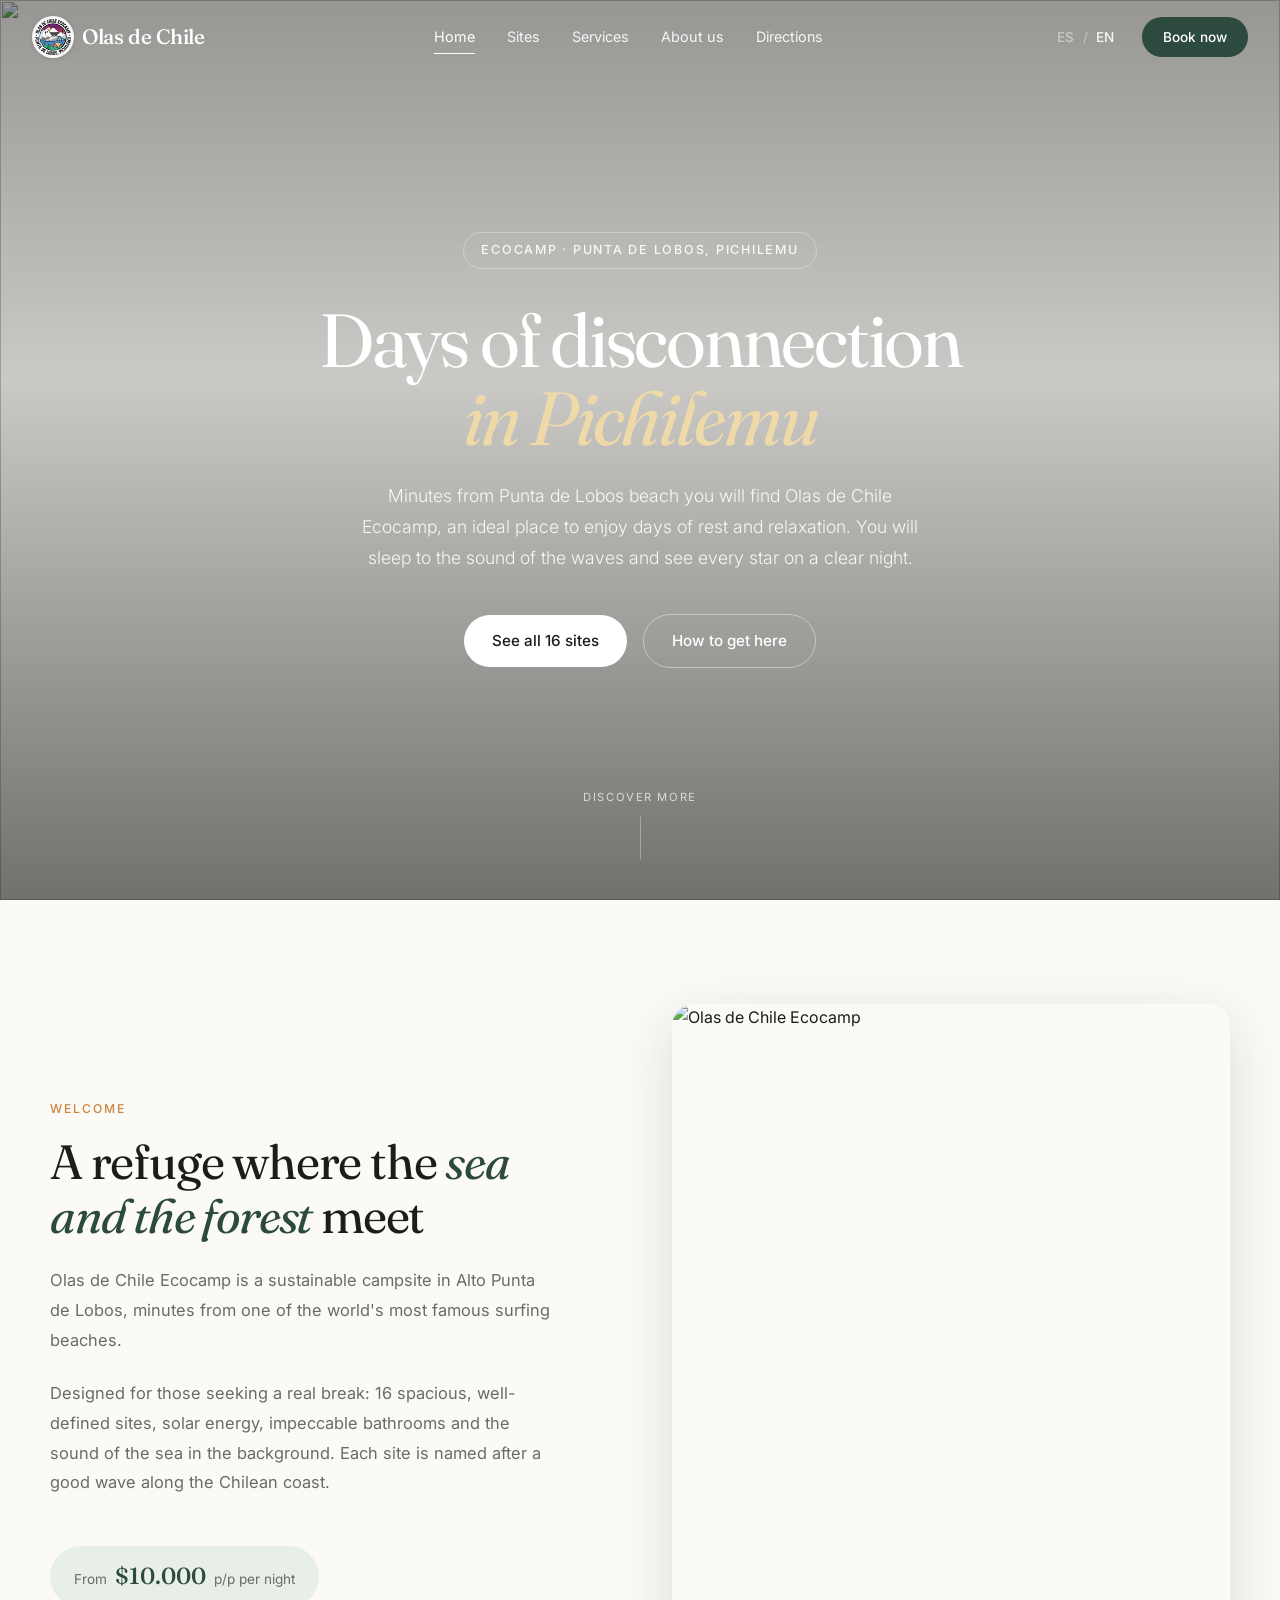
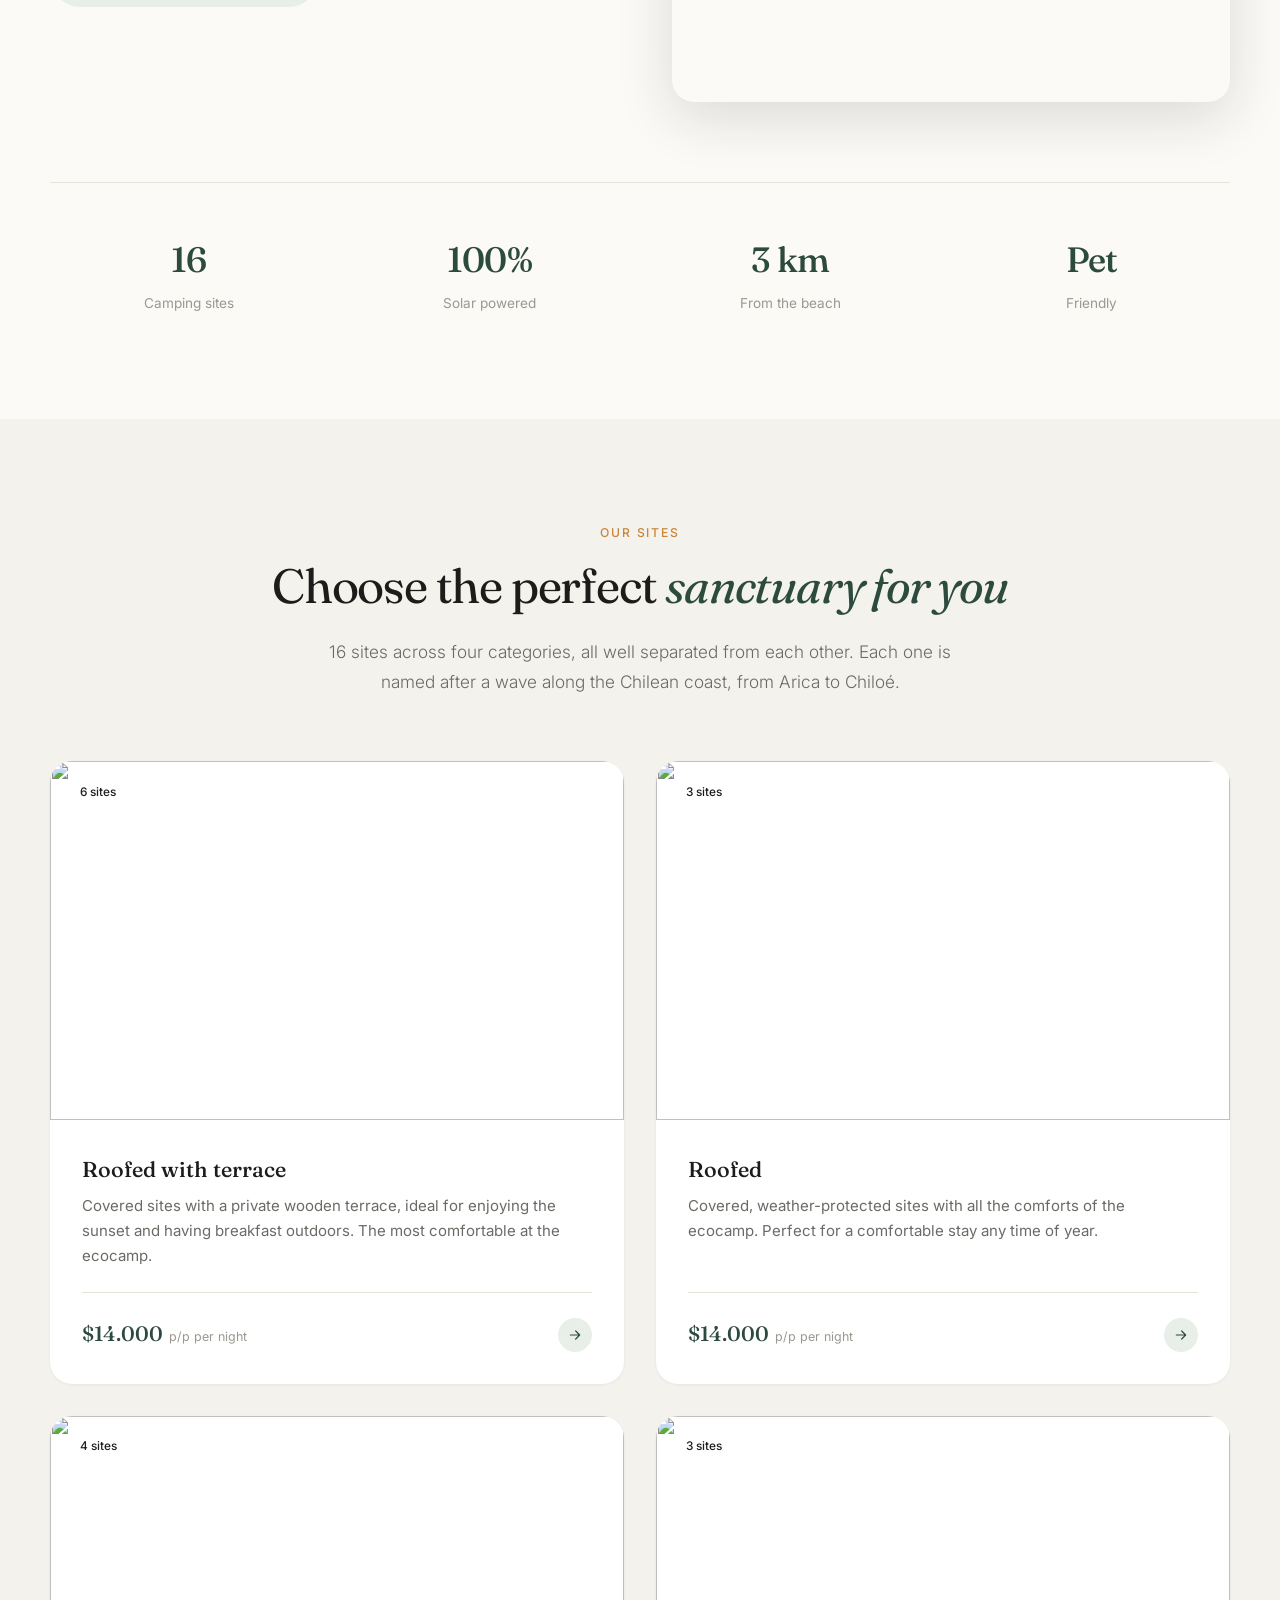
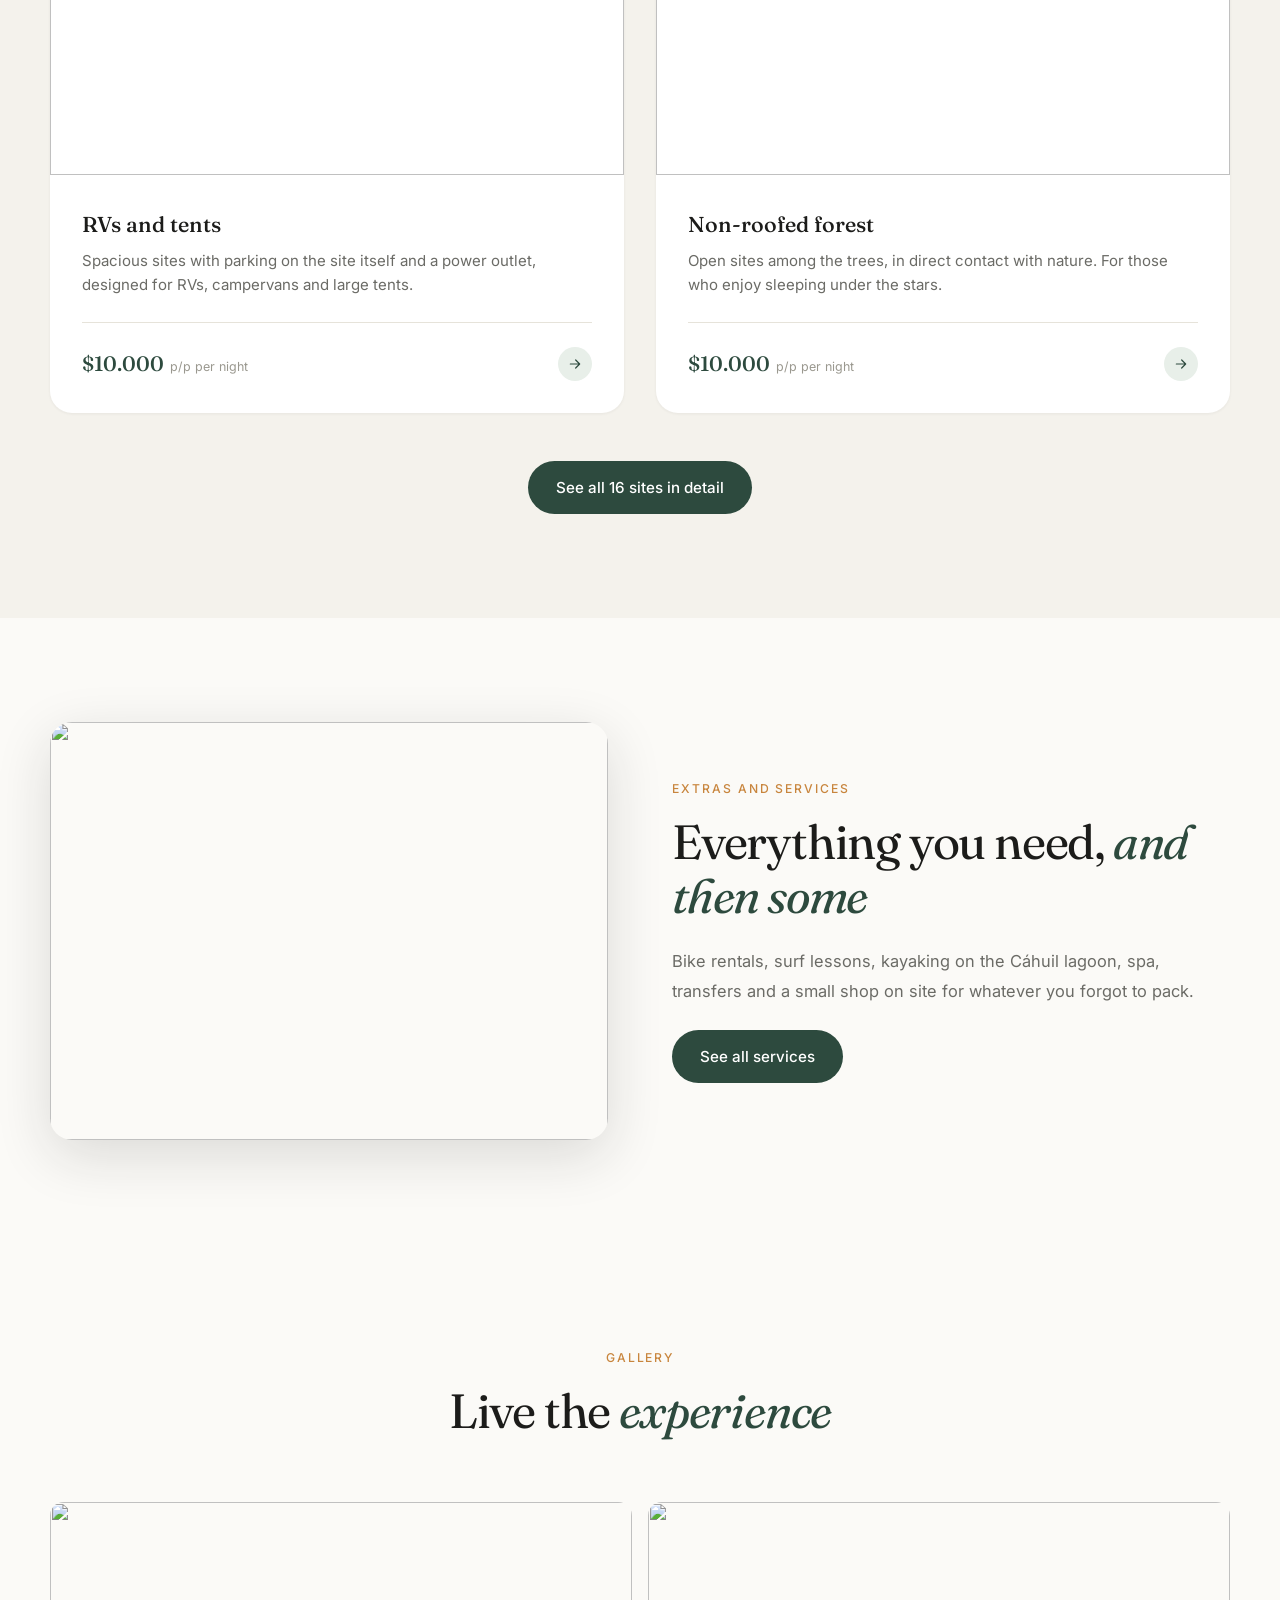
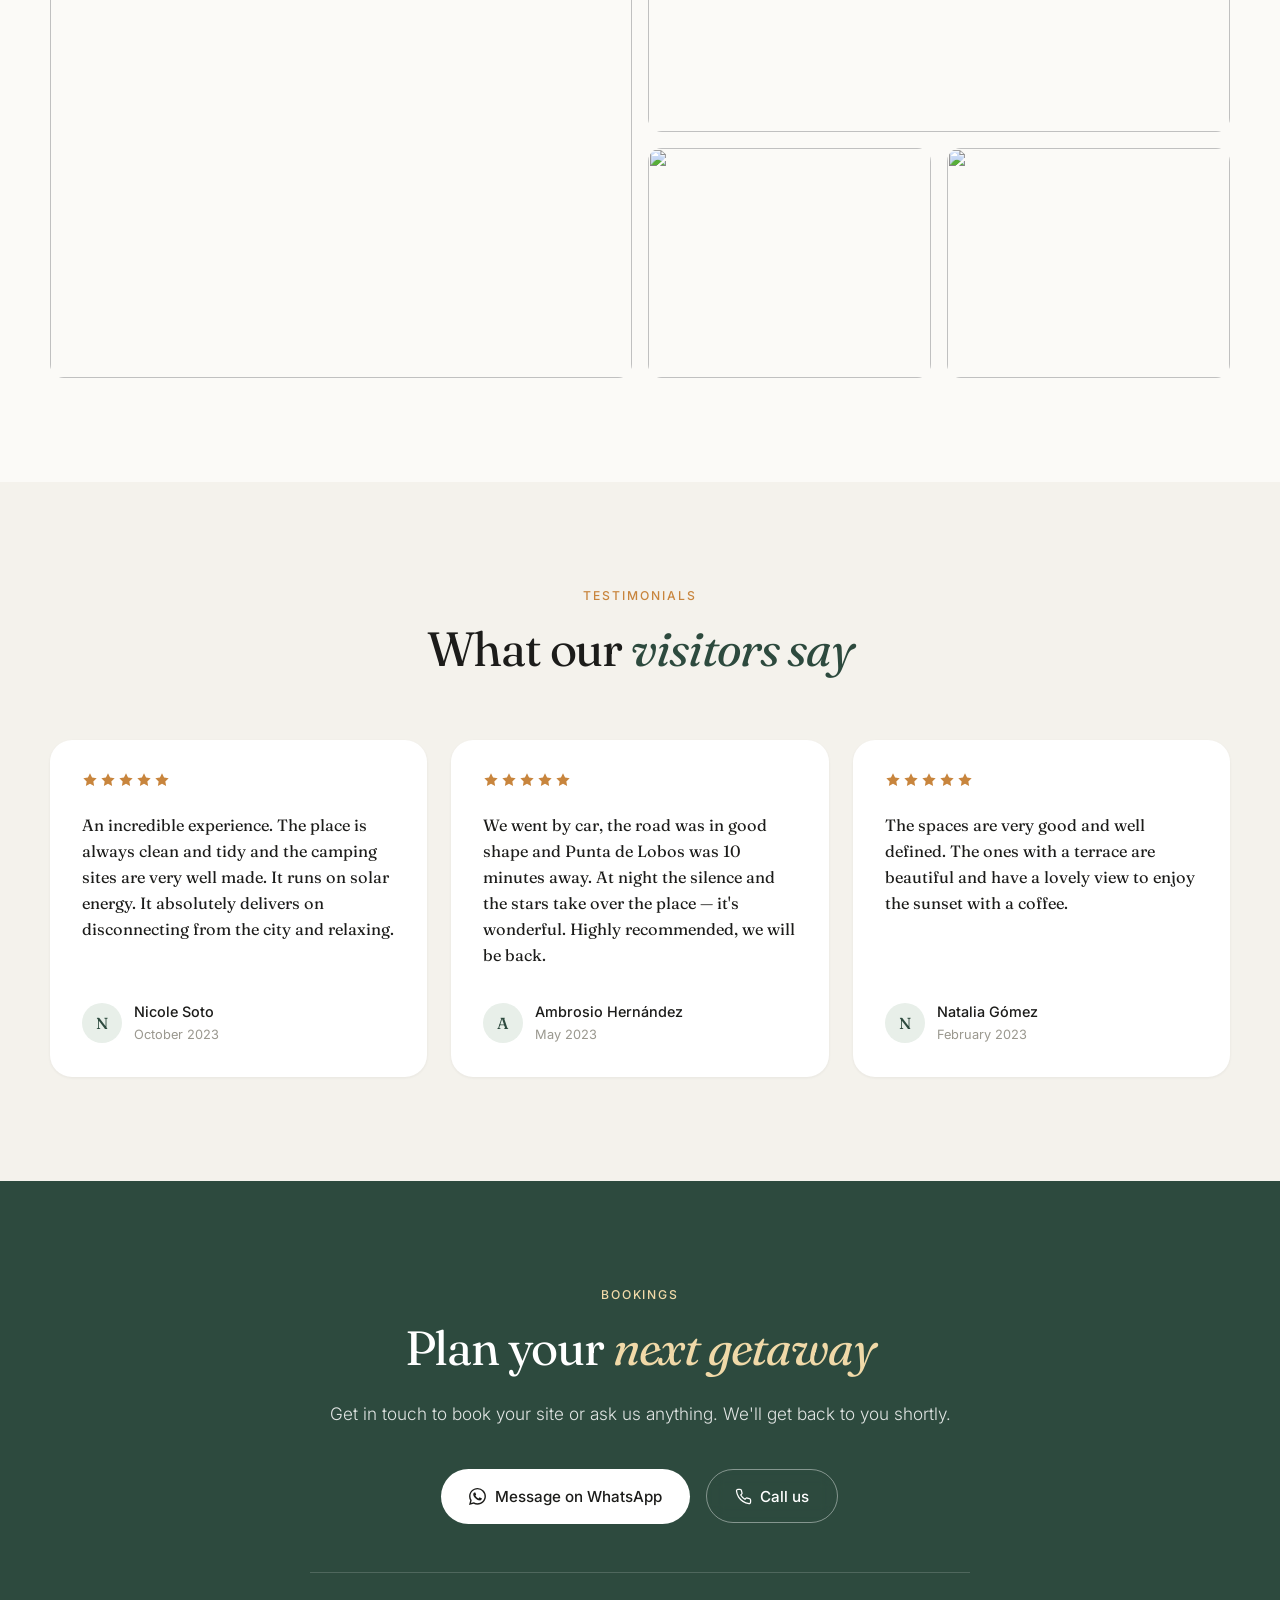
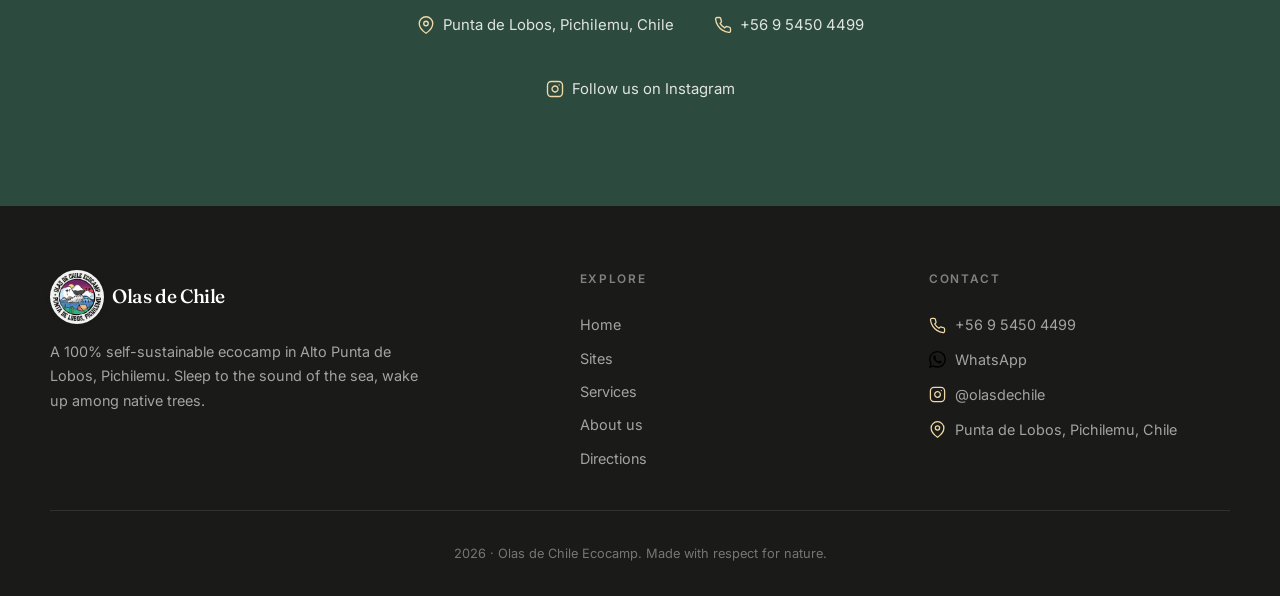
==== index.html @ 76dc98e2 "Initial commit: Olas de Chile website" ====
<!doctype html>
<html lang="es">
  <head>
    <meta charset="UTF-8" />
    <meta name="viewport" content="width=device-width, initial-scale=1.0" />
    <meta name="description" content="Olas de Chile Ecocamp — camping ecológico en Alto Punta de Lobos, Pichilemu. 16 sitios, energía 100% solar, pet friendly." />
    <meta name="theme-color" content="#2d4a3e" />
    <title>Olas de Chile Ecocamp — Pichilemu</title>
    <link rel="icon" type="image/png" href="assets/favicon.png" />
    <link rel="apple-touch-icon" href="assets/logo-web.png" />
    <link rel="preconnect" href="https://fonts.googleapis.com" />
    <link rel="preconnect" href="https://fonts.gstatic.com" crossorigin />
    <link href="https://fonts.googleapis.com/css2?family=Fraunces:ital,opsz,wght@0,9..144,400;0,9..144,500;0,9..144,600;1,9..144,400&family=Inter:wght@300;400;500;600&display=swap" rel="stylesheet" />
    <link rel="stylesheet" href="style.css" />
  </head>

  <body data-page="home">
    <a class="skip-link" href="#main" data-i18n="skip">Ir al contenido</a>
    <div id="siteHeader"></div>

    <main id="main">
      <!-- HERO -->
      <section class="hero" id="hero">
        <div class="hero-bg">
          <img src="https://images.pexels.com/photos/30548681/pexels-photo-30548681.jpeg?auto=compress&cs=tinysrgb&w=1800" alt="" />
        </div>
        <div class="hero-overlay"></div>
        <div class="hero-content">
          <p class="hero-eyebrow" data-i18n="hero_eyebrow"></p>
          <h1 class="hero-title">
            <span data-i18n="hero_title_1"></span>
            <em data-i18n="hero_title_2"></em>
          </h1>
          <p class="hero-subtitle" data-i18n="hero_subtitle"></p>
          <div class="hero-actions">
            <a href="sitios.html" class="btn btn-light" data-i18n="hero_cta_primary"></a>
            <a href="indicaciones.html" class="btn btn-ghost" data-i18n="hero_cta_secondary"></a>
          </div>
        </div>
        <div class="hero-scroll">
          <span data-i18n="hero_scroll"></span>
          <span class="hero-scroll-line"></span>
        </div>
      </section>

      <!-- INTRO -->
      <section class="section intro" id="intro">
        <div class="wrap intro-grid">
          <div class="intro-text reveal">
            <p class="eyebrow" data-i18n="intro_eyebrow"></p>
            <h2 class="title">
              <span data-i18n="intro_title_1"></span>
              <em data-i18n="intro_title_2"></em>
              <span data-i18n="intro_title_3"></span>
            </h2>
            <p class="body" data-i18n="intro_p1"></p>
            <p class="body" data-i18n="intro_p2"></p>
            <p class="price-pill">
              <span class="price-label" data-i18n="intro_price_label"></span>
              <span class="price-value" data-i18n="intro_price_value"></span>
              <span class="price-label" data-i18n="intro_price_unit"></span>
            </p>
          </div>
          <figure class="intro-image reveal d2">
            <img src="https://images.pexels.com/photos/30041430/pexels-photo-30041430.jpeg?auto=compress&cs=tinysrgb&w=1000" alt="Olas de Chile Ecocamp" loading="lazy" />
          </figure>
        </div>
        <div class="wrap stats reveal">
          <div class="stat"><strong data-i18n="stat1_v"></strong><span data-i18n="stat1_l"></span></div>
          <div class="stat"><strong data-i18n="stat2_v"></strong><span data-i18n="stat2_l"></span></div>
          <div class="stat"><strong data-i18n="stat3_v"></strong><span data-i18n="stat3_l"></span></div>
          <div class="stat"><strong data-i18n="stat4_v"></strong><span data-i18n="stat4_l"></span></div>
        </div>
      </section>

      <!-- CATÉGORIES DE SITIOS -->
      <section class="section sites" id="sites">
        <div class="wrap">
          <header class="section-head center reveal">
            <p class="eyebrow" data-i18n="sites_eyebrow"></p>
            <h2 class="title"><span data-i18n="sites_title_1"></span> <em data-i18n="sites_title_2"></em></h2>
            <p class="lead" data-i18n="sites_lead"></p>
          </header>
          <div class="cat-grid" id="catGrid"></div>
          <p class="section-cta reveal">
            <a class="btn btn-dark" href="sitios.html" data-i18n="sites_cta"></a>
          </p>
        </div>
      </section>

      <!-- SERVICES (teaser) -->
      <section class="section svc-teaser">
        <div class="wrap svc-teaser-grid">
          <figure class="svc-teaser-img reveal">
            <img src="https://images.pexels.com/photos/6524840/pexels-photo-6524840.jpeg?auto=compress&cs=tinysrgb&w=1000" alt="" loading="lazy" />
          </figure>
          <div class="reveal d2">
            <p class="eyebrow" data-i18n="svc_teaser_eyebrow"></p>
            <h2 class="title"><span data-i18n="svc_teaser_title_1"></span> <em data-i18n="svc_teaser_title_2"></em></h2>
            <p class="body" data-i18n="svc_teaser_lead"></p>
            <p><a class="btn btn-dark" href="servicios.html" data-i18n="svc_teaser_cta"></a></p>
          </div>
        </div>
      </section>

      <!-- GALERIE -->
      <section class="section gallery" id="gallery">
        <div class="wrap">
          <header class="section-head center reveal">
            <p class="eyebrow" data-i18n="gallery_eyebrow"></p>
            <h2 class="title"><span data-i18n="gallery_title_1"></span> <em data-i18n="gallery_title_2"></em></h2>
          </header>
          <div class="gallery-grid reveal d2" id="galleryGrid"></div>
        </div>
      </section>

      <!-- TÉMOIGNAGES -->
      <section class="section testimonials">
        <div class="wrap">
          <header class="section-head center reveal">
            <p class="eyebrow" data-i18n="test_eyebrow"></p>
            <h2 class="title"><span data-i18n="test_title_1"></span> <em data-i18n="test_title_2"></em></h2>
          </header>
          <div class="testimonials-grid" id="testimonialsGrid"></div>
        </div>
      </section>

      <div id="contactMount"></div>
    </main>

    <div id="siteFooter"></div>

    <div class="lightbox" id="lightbox" hidden>
      <button class="lightbox-close" id="lightboxClose" aria-label="Close">&times;</button>
      <img id="lightboxImg" src="" alt="" />
    </div>

    <script src="translations.js"></script>
    <script src="data.js"></script>
    <script src="app.js"></script>
  </body>
</html>
---- style.css ----
/* ============================================================
   Olas de Chile Ecocamp — style.css
   ============================================================ */

:root {
  --bg: #fbfaf7;
  --surface: #ffffff;
  --surface-alt: #f4f2ec;
  --border: #e6e3da;

  --text: #1c1c1a;
  --muted: #6b6b66;
  --subtle: #9a988f;

  --primary: #2d4a3e;
  --primary-hover: #3a5d4f;
  --primary-soft: #e8efe9;
  --sand: #f0d9a8;
  --accent: #c8853d;
  --accent-soft: #f6ecdc;

  --font-display: "Fraunces", Georgia, "Times New Roman", serif;
  --font-body: "Inter", system-ui, -apple-system, sans-serif;

  --s1: 0.5rem;  --s2: 1rem;   --s3: 1.5rem; --s4: 2rem;
  --s5: 2.5rem;  --s6: 3rem;   --s7: 4rem;   --s8: 5rem;  --s9: 6.5rem;

  --r-sm: 8px; --r-md: 14px; --r-lg: 22px;

  --sh-sm: 0 1px 3px rgba(28, 28, 26, 0.06);
  --sh-md: 0 4px 24px rgba(28, 28, 26, 0.08);
  --sh-lg: 0 16px 56px rgba(28, 28, 26, 0.14);

  --ease: cubic-bezier(0.22, 1, 0.36, 1);
  --dur: 0.45s;

  --max: 1180px;
  --nav-h: 74px;

  --arrow: url("data:image/svg+xml,%3Csvg xmlns='http://www.w3.org/2000/svg' viewBox='0 0 24 24' fill='none' stroke='%23000' stroke-width='2.5' stroke-linecap='round' stroke-linejoin='round'%3E%3Cpath d='M5 12h14M13 6l6 6-6 6'/%3E%3C/svg%3E");
}

*, *::before, *::after { box-sizing: border-box; margin: 0; padding: 0; }

html {
  scroll-behavior: smooth; scroll-padding-top: calc(var(--nav-h) + 12px);
  -webkit-font-smoothing: antialiased; -moz-osx-font-smoothing: grayscale;
}

body {
  font-family: var(--font-body); font-size: 16px; line-height: 1.65;
  color: var(--text); background: var(--bg); overflow-x: hidden;
}

img { max-width: 100%; display: block; }
a { color: inherit; text-decoration: none; }
ul { list-style: none; }
button { font: inherit; cursor: pointer; border: none; background: none; color: inherit; }
::selection { background: var(--primary); color: #fff; }
:focus-visible { outline: 2px solid var(--accent); outline-offset: 3px; border-radius: 4px; }

.skip-link {
  position: absolute; left: -9999px; top: 0; z-index: 200;
  background: var(--primary); color: #fff; padding: 0.75rem 1.25rem;
}
.skip-link:focus { left: 0; }

.wrap { max-width: var(--max); margin: 0 auto; }

/* ============================================================
   NAV
   ============================================================ */
.nav {
  position: fixed; inset: 0 0 auto 0; height: var(--nav-h); z-index: 100;
  display: flex; align-items: center; justify-content: space-between;
  padding: 0 var(--s4);
  transition: background var(--dur) var(--ease), box-shadow var(--dur) var(--ease);
}
/* Pages intérieures : nav toujours lisible sur fond sombre du page-hero */
.nav.scrolled {
  background: rgba(251, 250, 247, 0.82);
  backdrop-filter: blur(20px); -webkit-backdrop-filter: blur(20px);
  box-shadow: var(--sh-sm);
}

.nav-logo, .footer-logo {
  display: flex; align-items: center; gap: 0.5rem;
  font-family: var(--font-display); font-size: 1.3rem; font-weight: 500;
  letter-spacing: -0.02em; color: #fff; transition: color var(--dur) var(--ease);
}
.nav.scrolled .nav-logo { color: var(--text); }

/* Pastille claire sous le badge : son contour et son texte sont noirs,
   il lui faut donc un fond clair pour rester lisible sur le hero sombre. */
.logo-mark {
  display: block; flex-shrink: 0;
  width: 42px; height: 42px; padding: 3px; border-radius: 50%;
  background: rgba(255, 255, 255, 0.94);
  box-shadow: 0 1px 4px rgba(28, 28, 26, 0.14);
}
.logo-mark img { width: 100%; height: 100%; object-fit: contain; }

.nav-links { display: flex; align-items: center; gap: var(--s4); }
.nav-link {
  position: relative; font-size: 0.9rem; color: rgba(255, 255, 255, 0.9);
  transition: color var(--dur) var(--ease);
}
.nav.scrolled .nav-link { color: var(--muted); }
.nav-link::after {
  content: ""; position: absolute; left: 0; bottom: -5px; width: 0; height: 1px;
  background: currentColor; transition: width var(--dur) var(--ease);
}
.nav-link:hover { color: #fff; }
.nav.scrolled .nav-link:hover { color: var(--text); }
.nav-link:hover::after, .nav-link.active::after { width: 100%; }
.nav-link.active { color: #fff; }
.nav.scrolled .nav-link.active { color: var(--text); font-weight: 500; }

.nav-right { display: flex; align-items: center; gap: var(--s3); }

.lang-toggle {
  display: flex; align-items: center; gap: 0.3rem;
  font-size: 0.85rem; font-weight: 500;
  color: rgba(255, 255, 255, 0.9); transition: color var(--dur) var(--ease);
}
.nav.scrolled .lang-toggle { color: var(--muted); }
.lang-toggle button { padding: 2px 4px; opacity: 0.5; transition: opacity 0.2s var(--ease); }
.lang-toggle button.active, .lang-toggle button:hover { opacity: 1; }
.lang-sep { opacity: 0.4; }

.nav-cta {
  padding: 0.55rem 1.3rem; border-radius: 100px;
  font-size: 0.85rem; font-weight: 500;
  background: var(--primary); color: #fff !important;
  transition: background var(--dur) var(--ease), transform 0.2s var(--ease);
}
.nav-cta:hover { background: var(--primary-hover); transform: translateY(-1px); }

.nav-burger { display: none; flex-direction: column; gap: 5px; padding: 8px; }
.nav-burger span { width: 24px; height: 2px; border-radius: 2px; background: #fff; transition: all var(--dur) var(--ease); }
.nav.scrolled .nav-burger span { background: var(--text); }
.nav-burger.open span:nth-child(1) { transform: translateY(7px) rotate(45deg); }
.nav-burger.open span:nth-child(2) { opacity: 0; }
.nav-burger.open span:nth-child(3) { transform: translateY(-7px) rotate(-45deg); }

.mobile-menu {
  position: fixed; top: var(--nav-h); left: 0; right: 0; z-index: 99;
  display: flex; flex-direction: column; gap: var(--s2);
  padding: var(--s4); background: var(--bg); box-shadow: var(--sh-lg);
  transform: translateY(-110%); opacity: 0; pointer-events: none;
  transition: transform var(--dur) var(--ease), opacity var(--dur) var(--ease);
}
.mobile-menu.open { transform: translateY(0); opacity: 1; pointer-events: auto; }
.mobile-menu a { font-size: 1.05rem; padding: 0.6rem 0; border-bottom: 1px solid var(--border); }
.mobile-menu a[aria-current] { font-weight: 500; color: var(--primary); }
.mobile-menu .nav-cta {
  display: flex; align-items: center; justify-content: center; gap: 0.5rem;
  width: 100%; margin-top: var(--s2); padding: 0.95rem 1.5rem;
  font-size: 0.95rem; border-bottom: none;
}
.mobile-menu .nav-cta::after {
  content: ""; width: 15px; height: 15px; flex-shrink: 0; background: currentColor;
  -webkit-mask: var(--arrow) center / contain no-repeat;
  mask: var(--arrow) center / contain no-repeat;
}

/* ============================================================
   HERO (accueil)
   ============================================================ */
.hero {
  position: relative; min-height: 100svh;
  display: flex; align-items: center; justify-content: center; text-align: center;
  overflow: hidden;
}
.hero-bg { position: absolute; inset: 0; }
.hero-bg img { width: 100%; height: 100%; object-fit: cover; }
.hero-overlay {
  position: absolute; inset: 0;
  background: linear-gradient(180deg, rgba(28,28,26,.45) 0%, rgba(28,28,26,.22) 42%, rgba(28,28,26,.62) 100%);
}
.hero-content { position: relative; z-index: 2; max-width: 780px; padding: 0 var(--s4); color: #fff; }

.hero-eyebrow {
  display: inline-block; margin-bottom: var(--s4);
  font-size: 0.78rem; font-weight: 500; letter-spacing: 0.14em; text-transform: uppercase;
  color: rgba(255, 255, 255, 0.9);
  padding: 0.45rem 1.1rem; border: 1px solid rgba(255, 255, 255, 0.3); border-radius: 100px;
  backdrop-filter: blur(8px); -webkit-backdrop-filter: blur(8px);
  opacity: 0; animation: fadeUp 1s var(--ease) 0.15s forwards;
}
.hero-title {
  font-family: var(--font-display); font-weight: 400;
  font-size: clamp(2.5rem, 6.5vw, 4.7rem); line-height: 1.04; letter-spacing: -0.03em;
  margin-bottom: var(--s3);
  opacity: 0; animation: fadeUp 1s var(--ease) 0.3s forwards;
}
.hero-title em { font-style: italic; display: block; color: var(--sand); }
.hero-subtitle {
  max-width: 580px; margin: 0 auto var(--s5);
  font-size: 1.1rem; font-weight: 300; line-height: 1.75; color: rgba(255, 255, 255, 0.9);
  opacity: 0; animation: fadeUp 1s var(--ease) 0.45s forwards;
}
.hero-actions {
  display: flex; align-items: center; justify-content: center; gap: var(--s2); flex-wrap: wrap;
  opacity: 0; animation: fadeUp 1s var(--ease) 0.6s forwards;
}
.hero-scroll {
  position: absolute; left: 0; right: 0; bottom: var(--s5); z-index: 2;
  display: flex; flex-direction: column; align-items: center; gap: 0.6rem;
  font-size: 0.7rem; letter-spacing: 0.14em; text-transform: uppercase; color: rgba(255,255,255,.7);
  opacity: 0; animation: fadeUp 1s var(--ease) 0.9s forwards;
}
.hero-scroll-line { position: relative; width: 1px; height: 44px; background: rgba(255,255,255,.3); overflow: hidden; }
.hero-scroll-line::after {
  content: ""; position: absolute; left: 0; top: -44px; width: 100%; height: 44px;
  background: rgba(255, 255, 255, 0.9); animation: scrollLine 2.2s var(--ease) infinite;
}
@keyframes scrollLine { to { top: 44px; } }
@keyframes fadeUp { from { opacity: 0; transform: translateY(24px); } to { opacity: 1; transform: none; } }

/* ============================================================
   PAGE HERO (pages intérieures)
   ============================================================ */
.page-hero {
  position: relative; min-height: 62vh; display: flex; align-items: flex-end;
  padding: var(--s9) var(--s4) var(--s7); overflow: hidden;
}
.page-hero-bg { position: absolute; inset: 0; }
.page-hero-bg img { width: 100%; height: 100%; object-fit: cover; }
.page-hero-overlay {
  position: absolute; inset: 0;
  background: linear-gradient(180deg, rgba(28,28,26,.62) 0%, rgba(28,28,26,.35) 45%, rgba(28,28,26,.72) 100%);
}
.page-hero-content { position: relative; z-index: 2; color: #fff; }
.page-hero-content .eyebrow { color: var(--sand); }
.page-hero-content .title {
  font-size: clamp(2.2rem, 5.5vw, 3.8rem); color: #fff; margin-bottom: var(--s3);
}
.page-hero-content .title em { color: var(--sand); }
.page-hero-content .lead { color: rgba(255, 255, 255, 0.88); max-width: 660px; }

/* ============================================================
   BOUTONS
   ============================================================ */
.btn {
  display: inline-flex; align-items: center; justify-content: center; gap: 0.55rem;
  padding: 0.85rem 1.75rem; border-radius: 100px;
  font-size: 0.95rem; font-weight: 500; white-space: nowrap;
  transition: all var(--dur) var(--ease);
}
.btn svg { width: 17px; height: 17px; }
.btn-light { background: #fff; color: var(--text); }
.btn-light:hover { background: var(--accent-soft); transform: translateY(-2px); box-shadow: var(--sh-md); }
.btn-ghost { border: 1px solid rgba(255, 255, 255, 0.42); color: #fff; backdrop-filter: blur(8px); -webkit-backdrop-filter: blur(8px); }
.btn-ghost:hover { background: rgba(255, 255, 255, 0.12); border-color: rgba(255, 255, 255, 0.75); transform: translateY(-2px); }
.btn-dark { background: var(--primary); color: #fff; }
.btn-dark:hover { background: var(--primary-hover); transform: translateY(-2px); box-shadow: var(--sh-md); }

/* ============================================================
   PRIMITIVES DE SECTION
   ============================================================ */
.section { padding: var(--s9) var(--s4); }
.section.alt { background: var(--surface-alt); }
.section-head { margin-bottom: var(--s7); }
.section-head.center { text-align: center; }
.section-head.center .lead { margin-inline: auto; }
.section-cta { text-align: center; margin-top: var(--s6); }

.eyebrow {
  margin-bottom: var(--s2);
  font-size: 0.76rem; font-weight: 500; letter-spacing: 0.16em; text-transform: uppercase;
  color: var(--accent);
}
.title {
  font-family: var(--font-display); font-weight: 400;
  font-size: clamp(2rem, 4vw, 3rem); line-height: 1.12; letter-spacing: -0.025em;
  margin-bottom: var(--s3);
}
.title em { font-style: italic; color: var(--primary); }
.lead { max-width: 640px; font-size: 1.08rem; font-weight: 300; line-height: 1.75; color: var(--muted); }
.body { font-size: 1.03rem; line-height: 1.8; color: var(--muted); margin-bottom: var(--s3); }

.note {
  padding: var(--s3); border-radius: var(--r-md); border-left: 3px solid var(--accent);
  background: var(--accent-soft); font-size: 0.9rem; line-height: 1.6; color: var(--muted);
}

.price-pill {
  display: inline-flex; align-items: baseline; gap: 0.5rem; margin-top: var(--s3);
  padding: 0.7rem 1.5rem; background: var(--primary-soft); border-radius: 100px;
}
.price-label { font-size: 0.85rem; color: var(--muted); }
.price-value { font-family: var(--font-display); font-size: 1.45rem; font-weight: 500; color: var(--primary); }
.unit { font-size: 0.78rem; color: var(--subtle); margin-left: 0.35rem; }

/* ============================================================
   ACCUEIL · INTRO + STATS
   ============================================================ */
.intro-grid { display: grid; grid-template-columns: 1fr 1fr; gap: var(--s7); align-items: center; }
.intro-text { max-width: 500px; }
.intro-image { border-radius: var(--r-lg); overflow: hidden; aspect-ratio: 4/5; box-shadow: var(--sh-lg); }
.intro-image img { width: 100%; height: 100%; object-fit: cover; transition: transform 1.2s var(--ease); }
.intro-image:hover img { transform: scale(1.04); }

.stats {
  display: grid; grid-template-columns: repeat(4, 1fr); gap: var(--s3);
  margin-top: var(--s8); padding-top: var(--s6); border-top: 1px solid var(--border);
}
.stat { text-align: center; }
.stat strong {
  display: block; font-family: var(--font-display); font-weight: 500;
  font-size: clamp(1.6rem, 3vw, 2.2rem); color: var(--primary); letter-spacing: -0.02em;
}
.stat span { font-size: 0.85rem; color: var(--subtle); }

/* ============================================================
   CARTES DE CATÉGORIE (accueil)
   ============================================================ */
.sites { background: var(--surface-alt); }
.cat-grid { display: grid; grid-template-columns: repeat(2, 1fr); gap: var(--s4); }

.cat-card {
  display: flex; flex-direction: column; overflow: hidden;
  background: var(--surface); border-radius: var(--r-lg); box-shadow: var(--sh-sm);
  transition: box-shadow var(--dur) var(--ease), transform var(--dur) var(--ease);
}
.cat-card:hover { box-shadow: var(--sh-lg); transform: translateY(-5px); }
.cat-media { position: relative; aspect-ratio: 16/10; overflow: hidden; }
.cat-media img { width: 100%; height: 100%; object-fit: cover; transition: transform 1s var(--ease); }
.cat-card:hover .cat-media img { transform: scale(1.06); }
.cat-count {
  position: absolute; top: 1rem; left: 1rem;
  padding: 0.35rem 0.85rem; border-radius: 100px;
  font-size: 0.74rem; font-weight: 500; color: var(--text);
  background: rgba(255, 255, 255, 0.92);
  backdrop-filter: blur(8px); -webkit-backdrop-filter: blur(8px);
}
.cat-body { display: flex; flex-direction: column; flex: 1; padding: var(--s4); }
.cat-name { font-family: var(--font-display); font-size: 1.35rem; font-weight: 500; margin-bottom: 0.4rem; }
.cat-desc { font-size: 0.94rem; line-height: 1.65; color: var(--muted); margin-bottom: var(--s3); flex: 1; }
.cat-foot {
  display: flex; align-items: center; justify-content: space-between; gap: var(--s2);
  padding-top: var(--s3); border-top: 1px solid var(--border);
}
.cat-price { font-family: var(--font-display); font-size: 1.3rem; font-weight: 500; color: var(--primary); }
.cat-arrow {
  width: 34px; height: 34px; border-radius: 50%; display: grid; place-items: center;
  background: var(--primary-soft); color: var(--primary);
  transition: background var(--dur) var(--ease), transform var(--dur) var(--ease);
}
.cat-arrow svg { width: 16px; height: 16px; }
.cat-card:hover .cat-arrow { background: var(--primary); color: #fff; transform: translateX(3px); }

/* ============================================================
   TEASER SERVICES (accueil)
   ============================================================ */
.svc-teaser-grid { display: grid; grid-template-columns: 1fr 1fr; gap: var(--s7); align-items: center; }
.svc-teaser-img { border-radius: var(--r-lg); overflow: hidden; aspect-ratio: 4/3; box-shadow: var(--sh-lg); }
.svc-teaser-img img { width: 100%; height: 100%; object-fit: cover; }

/* ============================================================
   PAGE SITIOS
   ============================================================ */
.filters { display: flex; flex-wrap: wrap; gap: 0.6rem; margin-bottom: var(--s4); }
.chip {
  padding: 0.5rem 1.1rem; border-radius: 100px; font-size: 0.85rem; font-weight: 500;
  border: 1px solid var(--border); background: var(--surface); color: var(--muted);
  transition: all var(--dur) var(--ease);
}
.chip:hover { border-color: var(--primary); color: var(--primary); }
.chip.active { background: var(--primary); border-color: var(--primary); color: #fff; }

.cat-block { margin-top: var(--s8); scroll-margin-top: calc(var(--nav-h) + 20px); }
.cat-block[hidden] { display: none; }
.cat-block-head {
  display: grid; grid-template-columns: 0.9fr 1.1fr; gap: var(--s6); align-items: center;
  margin-bottom: var(--s6);
}
.cat-block-img { border-radius: var(--r-lg); overflow: hidden; aspect-ratio: 4/3; box-shadow: var(--sh-md); }
.cat-block-img img { width: 100%; height: 100%; object-fit: cover; }
.cat-block-info .title { font-size: clamp(1.7rem, 3vw, 2.3rem); }

.am-cols { display: grid; grid-template-columns: 1fr 1fr; gap: var(--s4); margin-top: var(--s4); }
.am-cols h4 {
  font-size: 0.74rem; font-weight: 600; letter-spacing: 0.12em; text-transform: uppercase;
  color: var(--subtle); margin-bottom: var(--s2);
}
.am { display: flex; align-items: center; gap: 0.55rem; font-size: 0.9rem; padding: 0.2rem 0; }
.am svg { width: 16px; height: 16px; flex-shrink: 0; }
.am-yes { color: var(--text); }
.am-yes svg { color: var(--primary); }
.am-no { color: var(--subtle); }
.am-no svg { color: #c4a29a; }

.site-grid { display: grid; grid-template-columns: repeat(3, 1fr); gap: var(--s3); }
.site-card {
  display: flex; flex-direction: column;
  padding: var(--s3); background: var(--surface);
  border: 1px solid var(--border); border-radius: var(--r-md);
  transition: box-shadow var(--dur) var(--ease), transform var(--dur) var(--ease), border-color var(--dur) var(--ease);
}
.site-card:hover { box-shadow: var(--sh-md); transform: translateY(-3px); border-color: var(--primary-soft); }
.site-card-head { display: flex; align-items: flex-start; gap: 0.75rem; margin-bottom: var(--s2); }
.site-num {
  flex-shrink: 0; width: 34px; height: 34px; border-radius: 50%; display: grid; place-items: center;
  background: var(--primary-soft); color: var(--primary);
  font-family: var(--font-display); font-size: 0.95rem; font-weight: 600;
}
.site-name { display: block; font-family: var(--font-display); font-size: 1.1rem; font-weight: 500; line-height: 1.3; }
.site-cat { display: block; font-size: 0.75rem; color: var(--subtle); }
.site-desc { font-size: 0.88rem; line-height: 1.6; color: var(--muted); flex: 1; margin-bottom: var(--s3); }
.site-card-foot {
  display: flex; align-items: center; justify-content: space-between; gap: var(--s2);
  padding-top: var(--s2); border-top: 1px solid var(--border);
}
.site-price { font-family: var(--font-display); font-size: 1.1rem; font-weight: 500; color: var(--primary); }
.site-btn {
  padding: 0.42rem 1rem; border-radius: 100px; font-size: 0.8rem; font-weight: 500;
  border: 1px solid var(--border); transition: all var(--dur) var(--ease);
}
.site-btn:hover { background: var(--primary); border-color: var(--primary); color: #fff; }

/* ============================================================
   CARTES SERVICES / PROXIMITÉ
   ============================================================ */
.svc-grid { display: grid; grid-template-columns: repeat(3, 1fr); gap: var(--s3); }
.svc-card, .near-card {
  display: flex; flex-direction: column;
  padding: var(--s4); background: var(--surface);
  border: 1px solid var(--border); border-radius: var(--r-lg);
  transition: box-shadow var(--dur) var(--ease), transform var(--dur) var(--ease);
}
.svc-card:hover, .near-card:hover { box-shadow: var(--sh-md); transform: translateY(-4px); }
.svc-icon {
  width: 46px; height: 46px; border-radius: 50%; display: grid; place-items: center;
  background: var(--primary-soft); color: var(--primary); margin-bottom: var(--s3);
}
.svc-icon svg { width: 22px; height: 22px; }
.svc-card h3, .near-card h3 {
  font-family: var(--font-display); font-size: 1.2rem; font-weight: 500; margin-bottom: 0.5rem;
}
.svc-card p, .near-card p { font-size: 0.92rem; line-height: 1.7; color: var(--muted); flex: 1; }
.svc-link {
  display: inline-flex; align-items: center; gap: 0.4rem; margin-top: var(--s3);
  font-size: 0.85rem; font-weight: 500; color: var(--primary);
  transition: gap var(--dur) var(--ease);
}
.svc-link svg { width: 15px; height: 15px; }
.svc-link:hover { gap: 0.7rem; }

.callout {
  text-align: center; padding: var(--s7) var(--s4);
  background: var(--primary-soft); border-radius: var(--r-lg);
}
.callout .lead { margin-inline: auto; }

/* ============================================================
   PAGE CONÓCENOS
   ============================================================ */
.story-grid { display: grid; grid-template-columns: 1.15fr 0.85fr; gap: var(--s7); align-items: center; }
.story-img { border-radius: var(--r-lg); overflow: hidden; aspect-ratio: 4/5; box-shadow: var(--sh-lg); }
.story-img img { width: 100%; height: 100%; object-fit: cover; }

.mv-grid { display: grid; grid-template-columns: repeat(3, 1fr); gap: var(--s3); }
.mv-card {
  padding: var(--s5) var(--s4); background: var(--surface);
  border-radius: var(--r-lg); border-top: 3px solid var(--accent); box-shadow: var(--sh-sm);
}
.mv-card h3 { font-family: var(--font-display); font-size: 1.4rem; font-weight: 500; margin-bottom: var(--s2); }
.mv-card p { font-size: 0.96rem; line-height: 1.75; color: var(--muted); }

.eco-section { background: var(--primary); color: #fff; }
.eco-section .eyebrow { color: var(--sand); }
.eco-section .title { color: #fff; }
.eco-section .title em { color: var(--sand); }
.eco-section .lead { color: rgba(255, 255, 255, 0.85); }

.eco-grid { display: grid; grid-template-columns: repeat(3, 1fr); gap: var(--s3); }
.eco-card {
  padding: var(--s4); border-radius: var(--r-lg);
  background: rgba(255, 255, 255, 0.07); border: 1px solid rgba(255, 255, 255, 0.12);
}
.eco-card .eco-icon {
  width: 46px; height: 46px; border-radius: 50%; display: grid; place-items: center;
  background: rgba(255, 255, 255, 0.12); color: var(--sand); margin-bottom: var(--s3);
}
.eco-card .eco-icon svg { width: 22px; height: 22px; }
.eco-card h3 { font-family: var(--font-display); font-size: 1.2rem; font-weight: 500; margin-bottom: 0.5rem; color: #fff; }
.eco-card p { font-size: 0.92rem; line-height: 1.7; color: rgba(255, 255, 255, 0.82); }

.wave-list { display: flex; flex-wrap: wrap; gap: 0.6rem; justify-content: center; }
.wave-chip {
  display: inline-flex; align-items: center; gap: 0.55rem;
  padding: 0.5rem 1.1rem 0.5rem 0.5rem; border-radius: 100px;
  background: var(--surface); border: 1px solid var(--border); font-size: 0.9rem;
  transition: border-color var(--dur) var(--ease), transform var(--dur) var(--ease);
}
.wave-chip:hover { border-color: var(--primary); transform: translateY(-2px); }
.wave-n {
  width: 26px; height: 26px; border-radius: 50%; display: grid; place-items: center;
  background: var(--primary-soft); color: var(--primary);
  font-family: var(--font-display); font-size: 0.8rem; font-weight: 600;
}

/* ============================================================
   PAGE INDICACIONES
   ============================================================ */
.directions-grid { display: grid; grid-template-columns: 1fr 1fr; gap: var(--s6); align-items: start; }
.route { padding-bottom: var(--s4); margin-bottom: var(--s4); border-bottom: 1px solid var(--border); }
.route h3 {
  display: flex; align-items: center; gap: 0.7rem; margin-bottom: var(--s2);
  font-family: var(--font-display); font-size: 1.25rem; font-weight: 500;
}
.route-num {
  font-family: var(--font-body); font-size: 0.72rem; font-weight: 600; letter-spacing: 0.08em;
  color: var(--primary); background: var(--primary-soft);
  padding: 0.2rem 0.5rem; border-radius: 100px;
}
.route p { font-size: 0.97rem; line-height: 1.75; color: var(--muted); }

.map {
  border-radius: var(--r-lg); overflow: hidden; box-shadow: var(--sh-md);
  aspect-ratio: 1/1; background: var(--surface-alt);
}
.map iframe { width: 100%; height: 100%; border: 0; filter: grayscale(0.15) contrast(0.96); }

.rules-grid { display: grid; grid-template-columns: repeat(3, 1fr); gap: var(--s3); }
.rule-card {
  padding: var(--s4); background: var(--surface);
  border: 1px solid var(--border); border-radius: var(--r-lg);
}
.rule-card h3 {
  display: flex; align-items: center; gap: 0.75rem; margin-bottom: var(--s3);
  font-family: var(--font-display); font-size: 1.15rem; font-weight: 500;
}
.rule-card .svc-icon { width: 38px; height: 38px; margin: 0; flex-shrink: 0; }
.rule-card .svc-icon svg { width: 18px; height: 18px; }
.rule-card li {
  position: relative; padding-left: 1.1rem; margin-bottom: 0.5rem;
  font-size: 0.92rem; line-height: 1.65; color: var(--muted);
}
.rule-card li::before {
  content: ""; position: absolute; left: 0; top: 0.62em;
  width: 5px; height: 5px; border-radius: 50%; background: var(--accent);
}

/* ============================================================
   CHECKLIST BAGAGES
   ============================================================ */
.pack-grid { display: grid; grid-template-columns: repeat(3, 1fr); gap: var(--s3); }
.pack-card {
  padding: var(--s4); background: var(--surface);
  border: 1px solid var(--border); border-radius: var(--r-lg);
}
.pack-card h3 {
  display: flex; align-items: center; gap: 0.75rem; margin-bottom: var(--s3);
  font-family: var(--font-display); font-size: 1.15rem; font-weight: 500;
}
.pack-card .svc-icon { width: 38px; height: 38px; margin: 0; flex-shrink: 0; }
.pack-card .svc-icon svg { width: 18px; height: 18px; }
.pack-list li {
  display: flex; align-items: flex-start; gap: 0.6rem; padding: 0.3rem 0;
  font-size: 0.92rem; line-height: 1.55; color: var(--muted);
}
.pack-list svg { width: 15px; height: 15px; flex-shrink: 0; margin-top: 0.28em; color: var(--primary); }

/* ============================================================
   FAQ (accordéon)
   ============================================================ */
.faq-wrap { max-width: 820px; }
.faq-list { border-top: 1px solid var(--border); }
.faq-item { border-bottom: 1px solid var(--border); }

.faq-q {
  display: flex; align-items: center; gap: var(--s2); width: 100%;
  padding: var(--s3) 0; text-align: left;
  font-family: var(--font-display); font-size: 1.08rem; font-weight: 500; line-height: 1.4;
  transition: color var(--dur) var(--ease);
}
.faq-q:hover { color: var(--primary); }
.faq-n {
  flex-shrink: 0; font-family: var(--font-body);
  font-size: 0.72rem; font-weight: 600; letter-spacing: 0.08em; color: var(--accent);
}
.faq-q > span:nth-child(2) { flex: 1; }
.faq-toggle {
  flex-shrink: 0; width: 30px; height: 30px; border-radius: 50%;
  display: grid; place-items: center;
  background: var(--primary-soft); color: var(--primary);
  transition: transform var(--dur) var(--ease), background var(--dur) var(--ease);
}
.faq-toggle svg { width: 15px; height: 15px; }
.faq-q[aria-expanded="true"] .faq-toggle {
  transform: rotate(45deg); background: var(--primary); color: #fff;
}
.faq-a { padding: 0 0 var(--s3) calc(0.72rem + var(--s2) + 1ch); }
.faq-a[hidden] { display: none; }
.faq-a p { font-size: 0.97rem; line-height: 1.8; color: var(--muted); max-width: 64ch; }

/* ============================================================
   GALERIE
   ============================================================ */
.gallery-grid { display: grid; grid-template-columns: repeat(4, 1fr); grid-auto-rows: 230px; gap: var(--s2); }
.gallery-item { position: relative; overflow: hidden; border-radius: var(--r-md); cursor: zoom-in; padding: 0; }
.gallery-item img { width: 100%; height: 100%; object-fit: cover; transition: transform 0.8s var(--ease); }
.gallery-item:hover img { transform: scale(1.06); }
.gallery-item:nth-child(1) { grid-column: span 2; grid-row: span 2; }
.gallery-item:nth-child(2) { grid-column: span 2; }
.gallery-cap {
  position: absolute; inset: 0; display: flex; align-items: flex-end; padding: var(--s3);
  background: linear-gradient(180deg, transparent 45%, rgba(28, 28, 26, 0.6) 100%);
  color: #fff; font-size: 0.85rem; font-weight: 500; text-align: left;
  opacity: 0; transition: opacity var(--dur) var(--ease);
}
.gallery-item:hover .gallery-cap { opacity: 1; }

/* ============================================================
   TÉMOIGNAGES
   ============================================================ */
.testimonials { background: var(--surface-alt); }
.testimonials-grid { display: grid; grid-template-columns: repeat(3, 1fr); gap: var(--s3); }
.testimonial {
  display: flex; flex-direction: column;
  padding: var(--s4); background: var(--surface); border-radius: var(--r-lg); box-shadow: var(--sh-sm);
}
.stars { display: flex; gap: 2px; margin-bottom: var(--s3); }
.stars svg { width: 16px; height: 16px; fill: var(--accent); }
.testimonial-text {
  flex: 1; margin-bottom: var(--s4);
  font-family: var(--font-display); font-size: 1.02rem; line-height: 1.6;
}
.testimonial-author { display: flex; align-items: center; gap: 0.75rem; }
.avatar {
  width: 40px; height: 40px; border-radius: 50%; display: grid; place-items: center;
  background: var(--primary-soft); color: var(--primary);
  font-family: var(--font-display); font-weight: 500;
}
.author-name { display: block; font-size: 0.9rem; font-weight: 500; }
.author-date { display: block; font-size: 0.8rem; color: var(--subtle); }

/* ============================================================
   CONTACT
   ============================================================ */
.contact { background: var(--primary); color: #fff; text-align: center; }
.contact-inner { max-width: 660px; }
.contact .eyebrow { color: var(--sand); }
.contact .title { color: #fff; }
.contact .title em { color: var(--sand); }
.contact .lead { color: rgba(255, 255, 255, 0.85); margin: 0 auto var(--s5); }

.contact-actions { display: flex; justify-content: center; gap: var(--s2); flex-wrap: wrap; margin-bottom: var(--s6); }
.contact-actions .btn-light svg { fill: currentColor; stroke: none; }
.contact-info {
  display: flex; justify-content: center; gap: var(--s5); flex-wrap: wrap;
  padding-top: var(--s5); border-top: 1px solid rgba(255, 255, 255, 0.16);
}
.info-item {
  display: flex; align-items: center; gap: 0.5rem;
  font-size: 0.93rem; color: rgba(255, 255, 255, 0.85); transition: color 0.2s var(--ease);
}
.info-item svg { width: 18px; height: 18px; color: var(--sand); }
a.info-item:hover { color: #fff; }

/* ============================================================
   FOOTER
   ============================================================ */
.footer { background: #1a1a18; color: rgba(255, 255, 255, 0.6); padding: var(--s7) var(--s4) var(--s4); }
.footer-top {
  display: grid; grid-template-columns: 1.6fr 1fr 1fr; gap: var(--s6);
  padding-bottom: var(--s5); border-bottom: 1px solid rgba(255, 255, 255, 0.1);
}
.footer-brand p { margin-top: var(--s2); font-size: 0.9rem; line-height: 1.7; max-width: 380px; }
.footer-logo { font-size: 1.2rem; }
.footer-logo .logo-mark { width: 54px; height: 54px; }
.footer-col h4 {
  font-size: 0.74rem; font-weight: 600; letter-spacing: 0.14em; text-transform: uppercase;
  color: rgba(255, 255, 255, 0.45); margin-bottom: var(--s3);
}
.footer-links { display: flex; flex-direction: column; gap: 0.6rem; font-size: 0.9rem; }
.footer-links a:hover { color: #fff; }
.footer-contact {
  display: flex; align-items: center; gap: 0.6rem; margin-bottom: 0.7rem;
  font-size: 0.9rem; transition: color 0.2s var(--ease);
}
.footer-contact svg { width: 17px; height: 17px; flex-shrink: 0; color: var(--sand); }
a.footer-contact:hover { color: #fff; }
.footer-bottom { padding-top: var(--s4); font-size: 0.8rem; color: rgba(255, 255, 255, 0.4); text-align: center; }

/* ============================================================
   WHATSAPP FLOTTANT + LIGHTBOX
   ============================================================ */
.wa-float {
  position: fixed; right: 1.25rem; bottom: 1.25rem; z-index: 90;
  width: 52px; height: 52px; border-radius: 50%; display: grid; place-items: center;
  background: #25d366; color: #fff; box-shadow: var(--sh-md);
  transform: scale(0); transition: transform var(--dur) var(--ease), box-shadow var(--dur) var(--ease);
}
.wa-float.show { transform: scale(1); }
.wa-float:hover { box-shadow: var(--sh-lg); }
.wa-float svg { width: 26px; height: 26px; fill: currentColor; }

.lightbox {
  position: fixed; inset: 0; z-index: 150; display: grid; place-items: center;
  padding: var(--s4); background: rgba(20, 20, 18, 0.92);
  backdrop-filter: blur(6px); -webkit-backdrop-filter: blur(6px);
  animation: fadeIn 0.3s var(--ease);
}
.lightbox[hidden] { display: none; }
.lightbox img { max-width: min(1100px, 92vw); max-height: 86vh; border-radius: var(--r-md); object-fit: contain; }
.lightbox-close {
  position: absolute; top: 1rem; right: 1.4rem; font-size: 2.4rem; line-height: 1; color: #fff; opacity: 0.75;
}
.lightbox-close:hover { opacity: 1; }
@keyframes fadeIn { from { opacity: 0; } to { opacity: 1; } }

/* ============================================================
   REVEAL
   ============================================================ */
.reveal { opacity: 0; transform: translateY(30px); transition: opacity 0.8s var(--ease), transform 0.8s var(--ease); }
.reveal.visible { opacity: 1; transform: none; }
.d1 { transition-delay: 0.08s; }
.d2 { transition-delay: 0.16s; }
.d3 { transition-delay: 0.24s; }
.d4 { transition-delay: 0.32s; }

@media (prefers-reduced-motion: reduce) {
  html { scroll-behavior: auto; }
  *, *::before, *::after {
    animation-duration: 0.01ms !important; animation-iteration-count: 1 !important;
    transition-duration: 0.01ms !important;
  }
  .reveal { opacity: 1; transform: none; }
  .hero-eyebrow, .hero-title, .hero-subtitle, .hero-actions, .hero-scroll { opacity: 1; }
}

/* ============================================================
   RESPONSIVE
   ============================================================ */
@media (max-width: 1080px) {
  .nav-links { gap: var(--s3); }
  .site-grid, .svc-grid, .rules-grid, .eco-grid, .pack-grid { grid-template-columns: repeat(2, 1fr); }
  .mv-grid { grid-template-columns: 1fr; }
}

@media (max-width: 980px) {
  .intro-grid, .svc-teaser-grid, .directions-grid, .story-grid,
  .cat-block-head { grid-template-columns: 1fr; gap: var(--s5); }
  .intro-image, .story-img { aspect-ratio: 16/10; order: -1; }
  .intro-text { max-width: none; }
  .cat-grid, .testimonials-grid { grid-template-columns: 1fr; }
  .gallery-grid { grid-template-columns: repeat(2, 1fr); grid-auto-rows: 190px; }
  .gallery-item:nth-child(1) { grid-column: span 2; grid-row: span 1; }
  .stats { grid-template-columns: repeat(2, 1fr); gap: var(--s4); }
  .footer-top { grid-template-columns: 1fr 1fr; }
  .footer-brand { grid-column: 1 / -1; }
}

@media (max-width: 680px) {
  .nav { padding: 0 var(--s3); }
  .nav-links, .nav-right > .nav-cta { display: none; }
  .nav-burger { display: flex; }
  .section { padding: var(--s8) var(--s3); }
  .page-hero { min-height: 54vh; padding: var(--s8) var(--s3) var(--s6); }
  .hero-actions { flex-direction: column; width: 100%; }
  .hero-actions .btn { width: 100%; }
  .site-grid, .svc-grid, .rules-grid, .eco-grid, .pack-grid, .am-cols { grid-template-columns: 1fr; }
  .faq-q { font-size: 1rem; }
  .faq-a { padding-left: 0; }
  .gallery-grid { grid-template-columns: 1fr; grid-auto-rows: 210px; }
  .gallery-item:nth-child(1), .gallery-item:nth-child(2) { grid-column: span 1; }
  .contact-info { flex-direction: column; gap: var(--s3); }
  .footer-top { grid-template-columns: 1fr; gap: var(--s4); }
  .wa-float { right: 1rem; bottom: 1rem; }
}
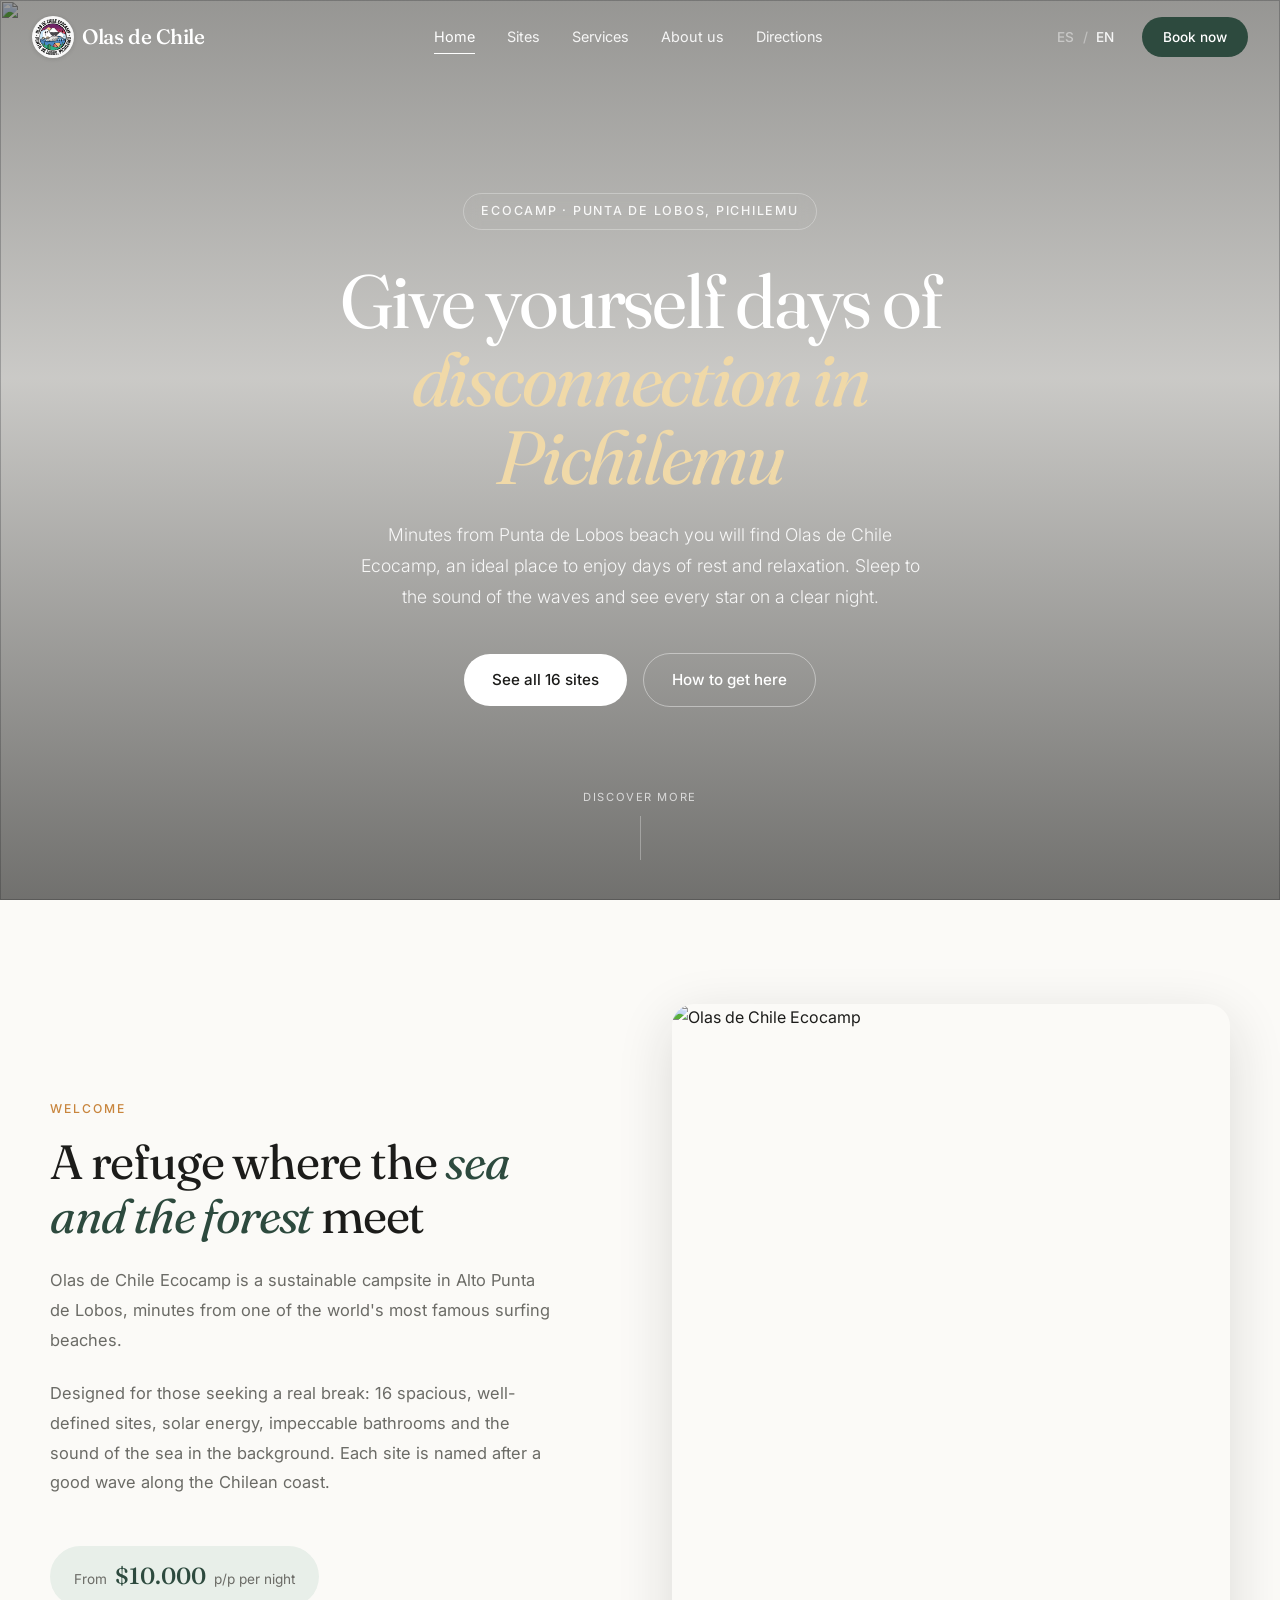
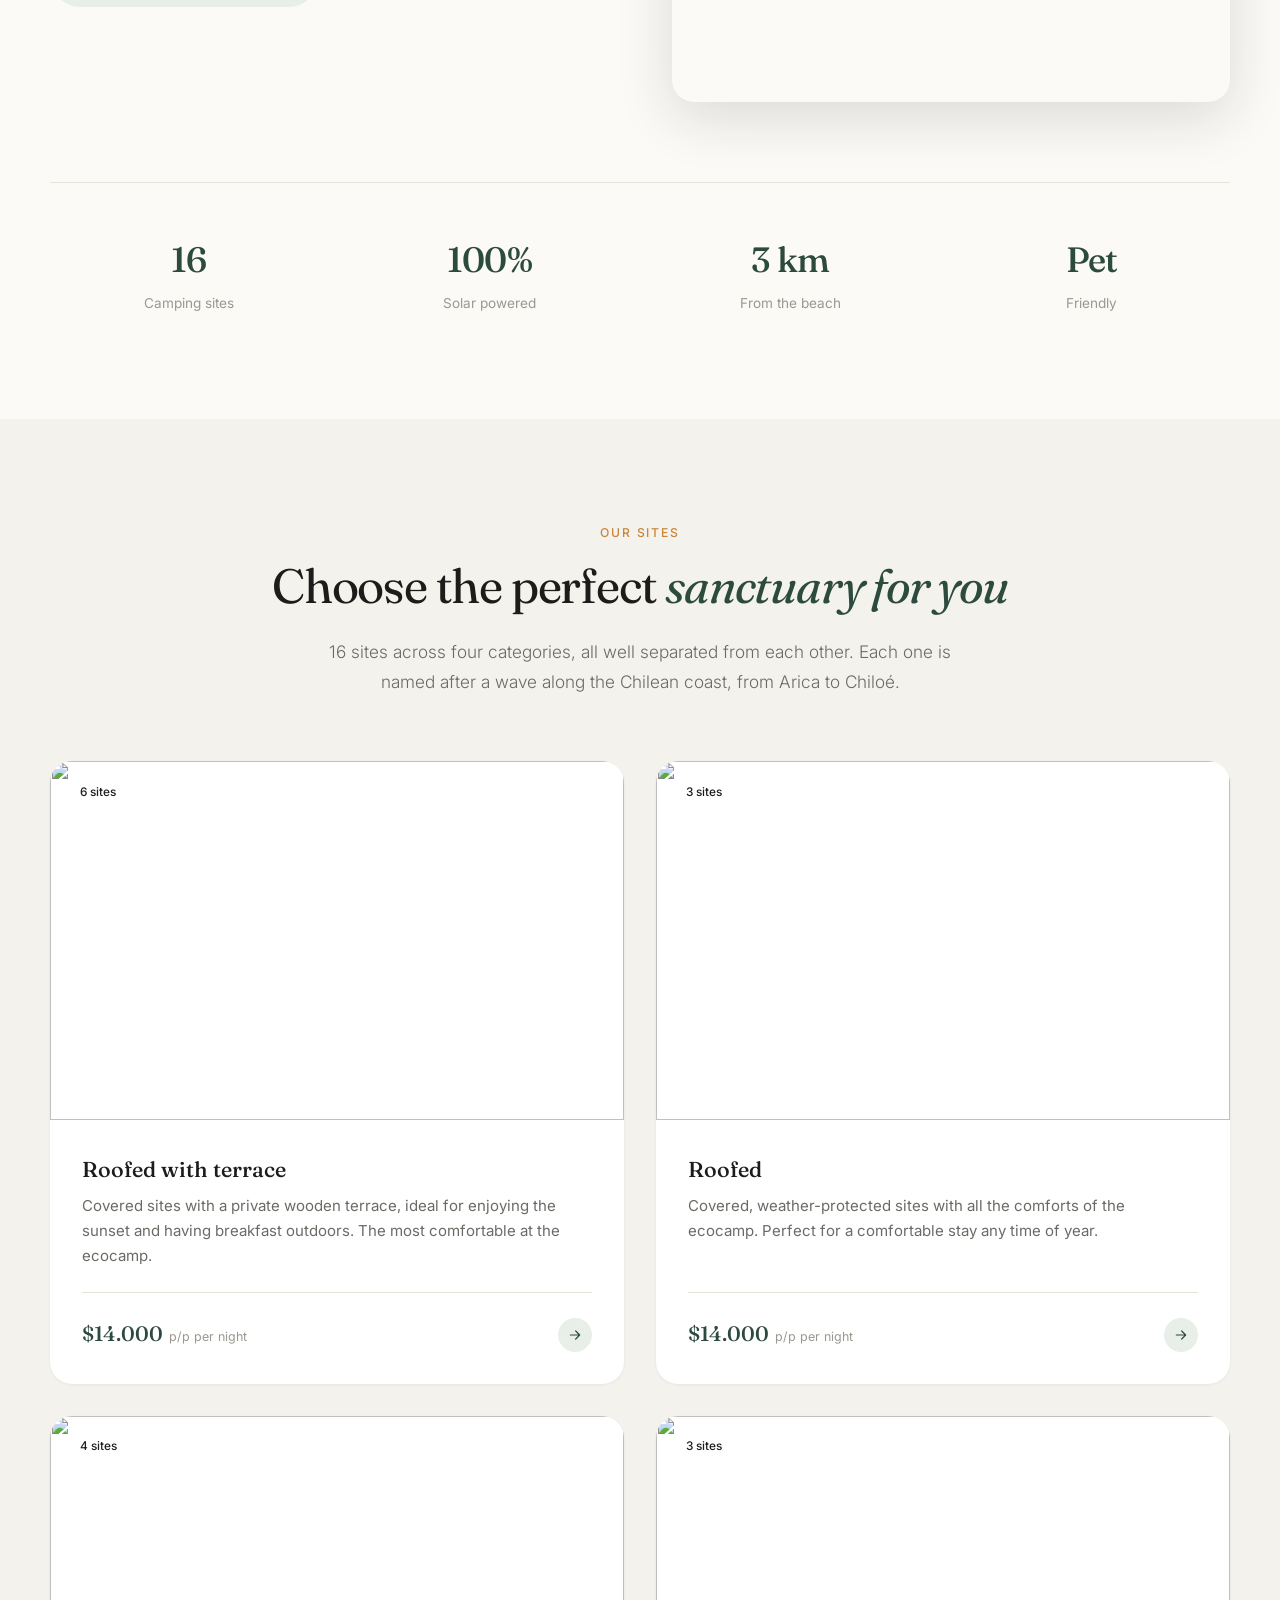
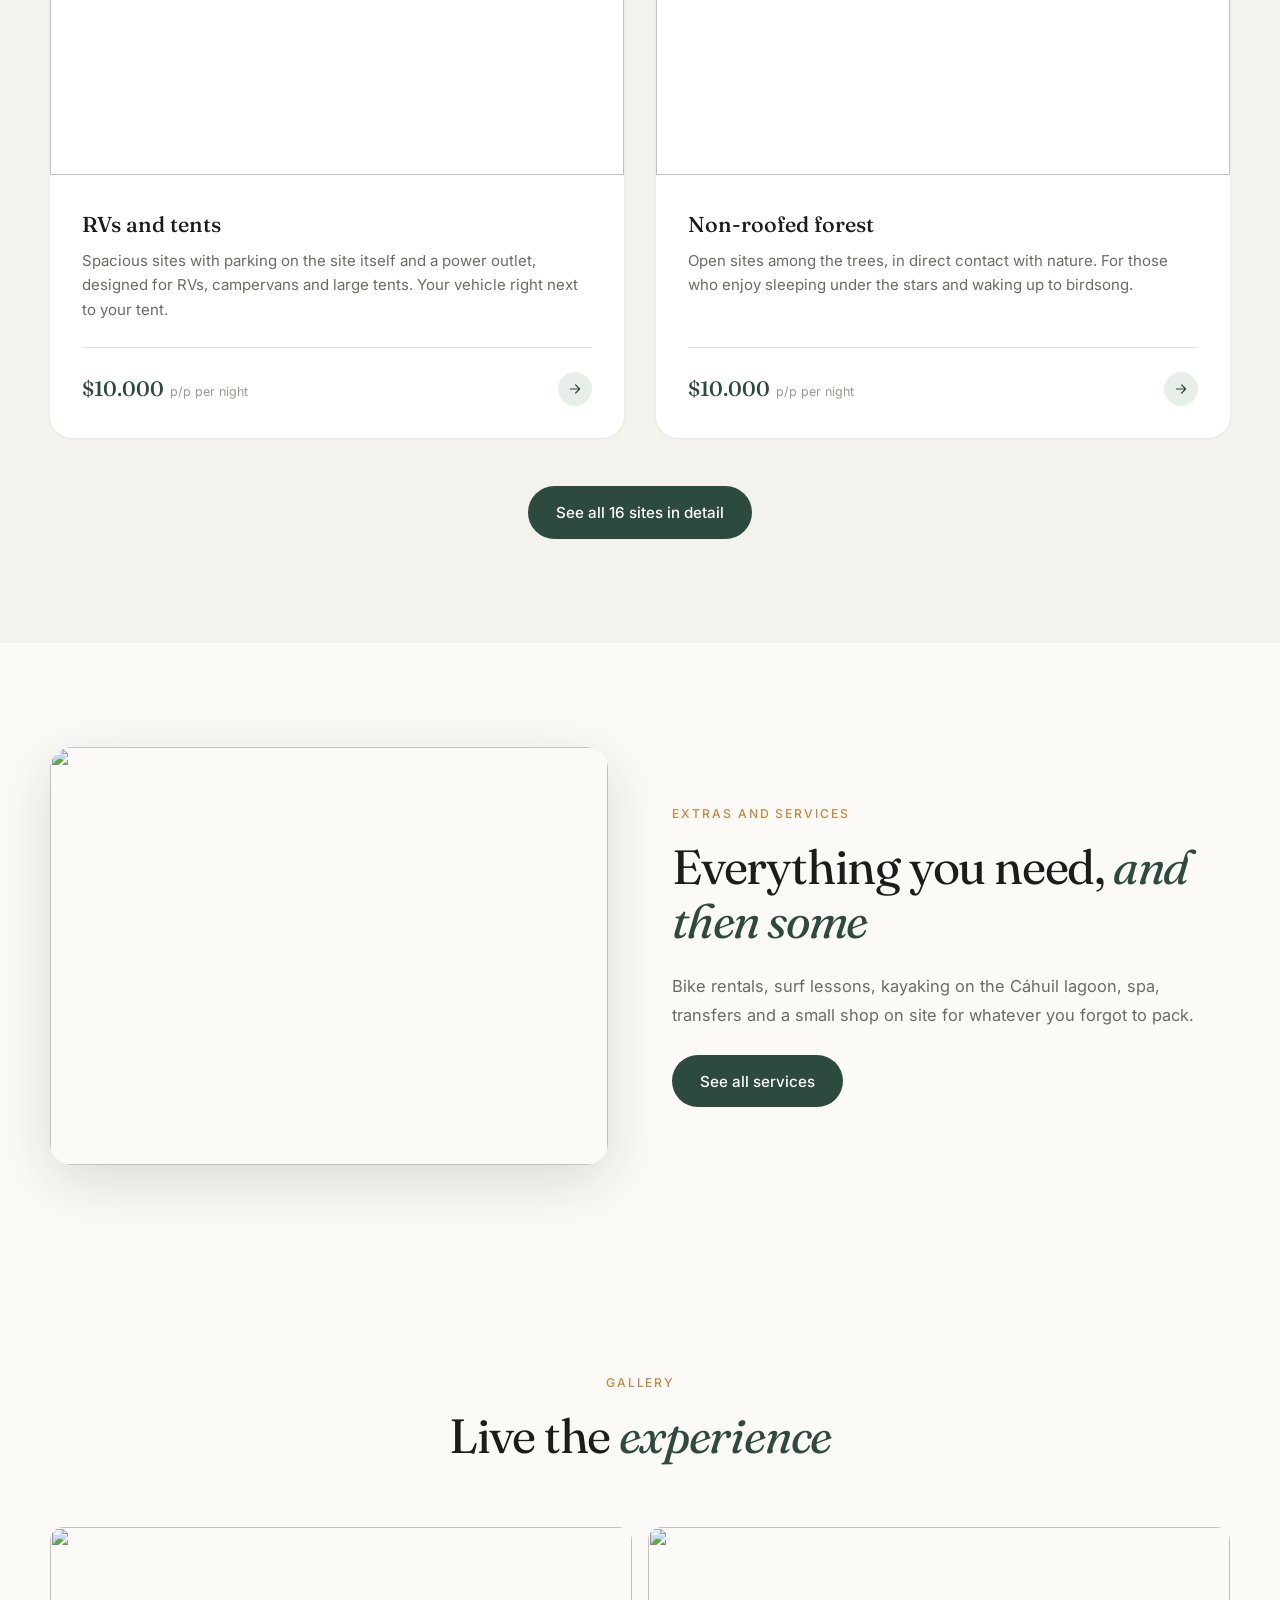
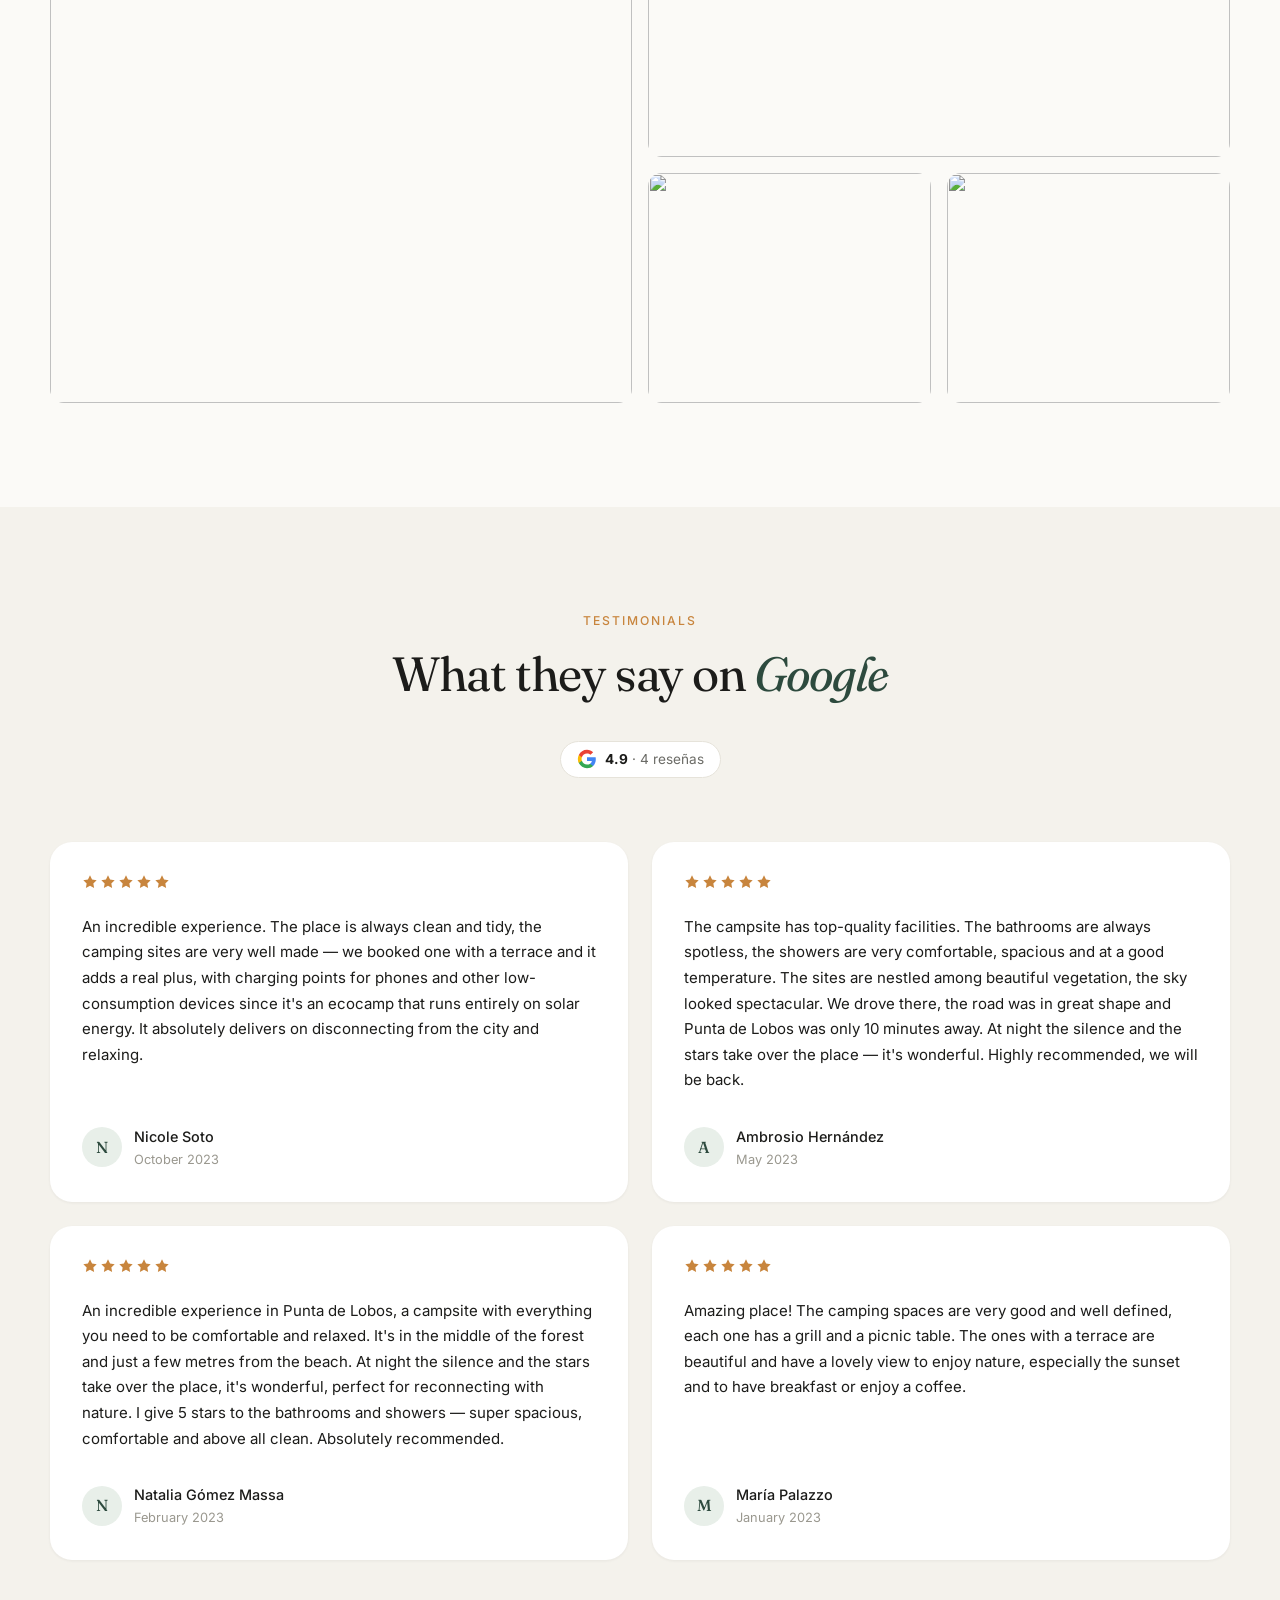
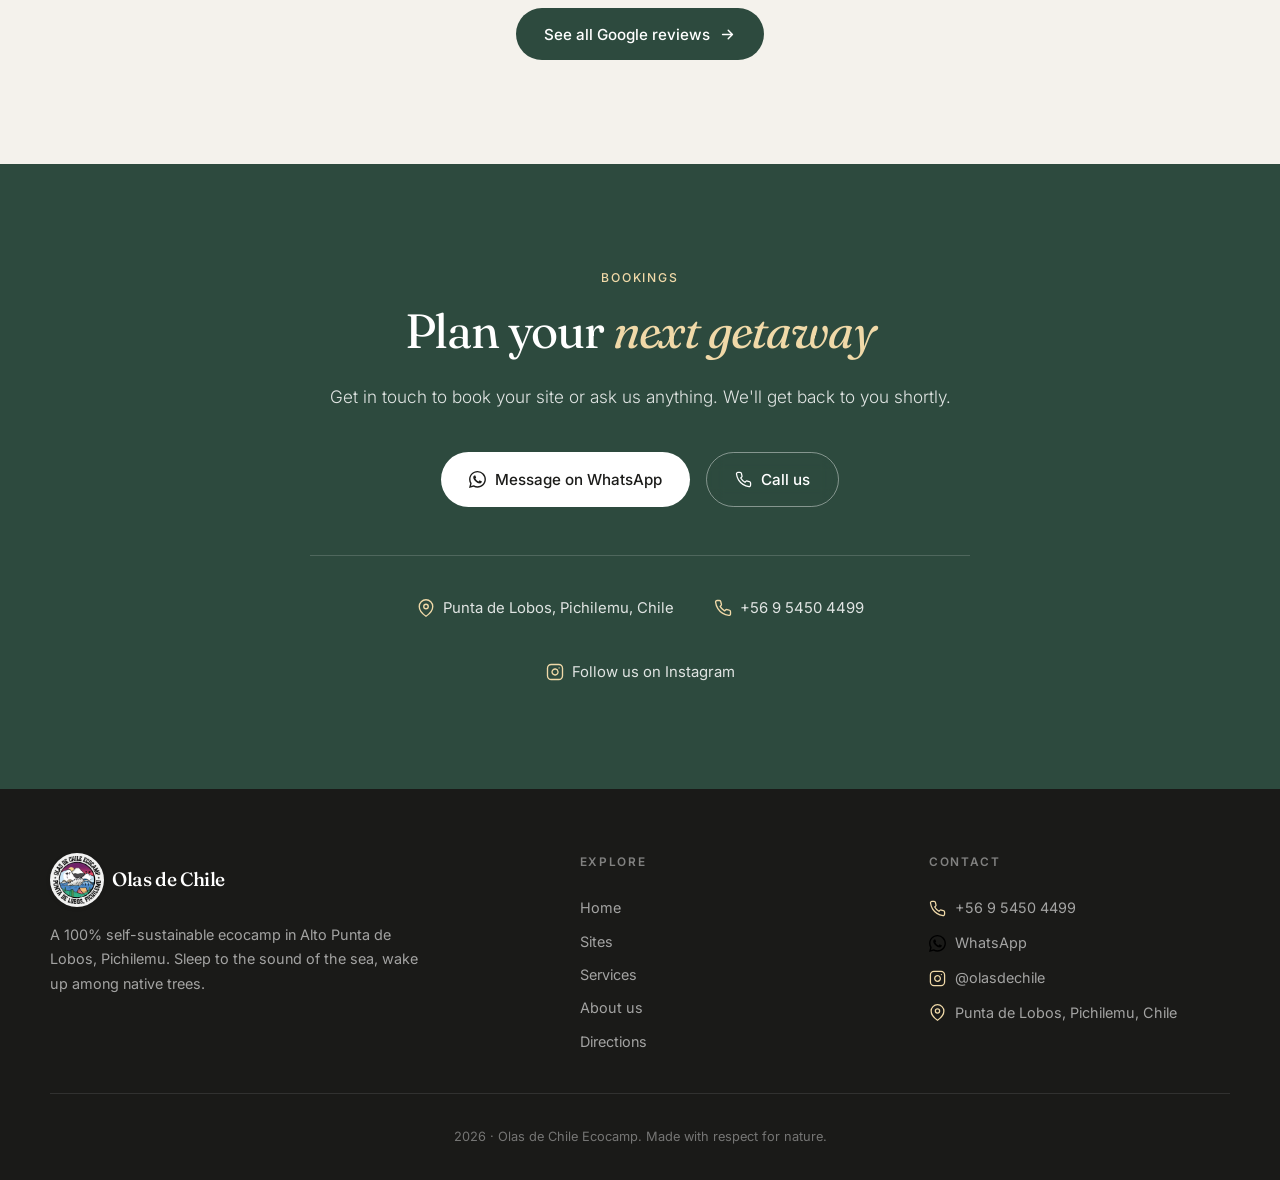
==== commit 72402d32: "Rapatriement des photos réelles et reviews Google du site original - Remplacement des photos Pexels " ====
--- a/index.html
+++ b/index.html
@@ -22,7 +22,7 @@
       <!-- HERO -->
       <section class="hero" id="hero">
         <div class="hero-bg">
-          <img src="https://images.pexels.com/photos/30548681/pexels-photo-30548681.jpeg?auto=compress&cs=tinysrgb&w=1800" alt="" />
+          <img src="https://static.wixstatic.com/media/d23542_9499eee315484ff78a5f3e06c20b9eb6~mv2.jpg/v1/fill/w_1800,h_1200,al_c,q_85,enc_avif,quality_auto/hero.jpg" alt="" />
         </div>
         <div class="hero-overlay"></div>
         <div class="hero-content">
@@ -62,7 +62,7 @@
             </p>
           </div>
           <figure class="intro-image reveal d2">
-            <img src="https://images.pexels.com/photos/30041430/pexels-photo-30041430.jpeg?auto=compress&cs=tinysrgb&w=1000" alt="Olas de Chile Ecocamp" loading="lazy" />
+            <img src="https://static.wixstatic.com/media/d23542_e9f635844db84be79685ba75f5399fa1~mv2.jpg/v1/fill/w_1000,h_1250,al_c,q_85,enc_avif,quality_auto/intro.jpg" alt="Olas de Chile Ecocamp" loading="lazy" />
           </figure>
         </div>
         <div class="wrap stats reveal">
@@ -92,7 +92,7 @@
       <section class="section svc-teaser">
         <div class="wrap svc-teaser-grid">
           <figure class="svc-teaser-img reveal">
-            <img src="https://images.pexels.com/photos/6524840/pexels-photo-6524840.jpeg?auto=compress&cs=tinysrgb&w=1000" alt="" loading="lazy" />
+            <img src="https://static.wixstatic.com/media/d23542_94f19ad35a9d43398a1b3d502747e849~mv2.jpg/v1/fill/w_1000,h_750,al_c,q_85,enc_avif,quality_auto/services.jpg" alt="" loading="lazy" />
           </figure>
           <div class="reveal d2">
             <p class="eyebrow" data-i18n="svc_teaser_eyebrow"></p>
@@ -120,8 +120,18 @@
           <header class="section-head center reveal">
             <p class="eyebrow" data-i18n="test_eyebrow"></p>
             <h2 class="title"><span data-i18n="test_title_1"></span> <em data-i18n="test_title_2"></em></h2>
+            <div class="google-badge">
+              <svg viewBox="0 0 24 24" width="20" height="20"><path d="M22.56 12.25c0-.78-.07-1.53-.2-2.25H12v4.26h5.92a5.06 5.06 0 01-2.2 3.32v2.77h3.57c2.08-1.92 3.28-4.74 3.28-8.1z" fill="#4285F4"/><path d="M12 23c2.97 0 5.46-.98 7.28-2.66l-3.57-2.77c-.98.66-2.23 1.06-3.71 1.06-2.86 0-5.29-1.93-6.16-4.53H2.18v2.84C3.99 20.53 7.7 23 12 23z" fill="#34A853"/><path d="M5.84 14.09c-.22-.66-.35-1.36-.35-2.09s.13-1.43.35-2.09V7.07H2.18C1.43 8.55 1 10.22 1 12s.43 3.45 1.18 4.93l2.85-2.22.81-.62z" fill="#FBBC05"/><path d="M12 5.38c1.62 0 3.06.56 4.21 1.64l3.15-3.15C17.45 2.09 14.97 1 12 1 7.7 1 3.99 3.47 2.18 7.07l3.66 2.84c.87-2.6 3.3-4.53 6.16-4.53z" fill="#EA4335"/></svg>
+              <span><strong>4.9</strong> · 4 reseñas</span>
+            </div>
           </header>
           <div class="testimonials-grid" id="testimonialsGrid"></div>
+          <p class="section-cta reveal">
+            <a class="btn btn-dark" href="https://www.google.com/maps/search/Olas+de+Chile+Ecocamp+Pichilemu" target="_blank" rel="noopener">
+              <span data-i18n="test_see_all"></span>
+              <svg viewBox="0 0 24 24" width="17" height="17" fill="none" stroke="currentColor" stroke-width="2" stroke-linecap="round" stroke-linejoin="round"><path d="M5 12h14M13 6l6 6-6 6"/></svg>
+            </a>
+          </p>
         </div>
       </section>
 
--- a/style.css
+++ b/style.css
@@ -618,7 +618,14 @@
    TÉMOIGNAGES
    ============================================================ */
 .testimonials { background: var(--surface-alt); }
-.testimonials-grid { display: grid; grid-template-columns: repeat(3, 1fr); gap: var(--s3); }
+.testimonials-grid { display: grid; grid-template-columns: repeat(2, 1fr); gap: var(--s3); }
+.google-badge {
+  display: inline-flex; align-items: center; gap: 0.5rem;
+  margin-top: var(--s2); padding: 0.4rem 1rem;
+  background: var(--surface); border: 1px solid var(--border); border-radius: 100px;
+  font-size: 0.85rem; color: var(--muted);
+}
+.google-badge strong { color: var(--text); }
 .testimonial {
   display: flex; flex-direction: column;
   padding: var(--s4); background: var(--surface); border-radius: var(--r-lg); box-shadow: var(--sh-sm);
@@ -627,7 +634,8 @@
 .stars svg { width: 16px; height: 16px; fill: var(--accent); }
 .testimonial-text {
   flex: 1; margin-bottom: var(--s4);
-  font-family: var(--font-display); font-size: 1.02rem; line-height: 1.6;
+  font-family: var(--font-body); font-size: 0.94rem; line-height: 1.7;
+  display: -webkit-box; -webkit-line-clamp: 7; -webkit-box-orient: vertical; overflow: hidden;
 }
 .testimonial-author { display: flex; align-items: center; gap: 0.75rem; }
 .avatar {
@@ -687,17 +695,52 @@
 .footer-bottom { padding-top: var(--s4); font-size: 0.8rem; color: rgba(255, 255, 255, 0.4); text-align: center; }
 
 /* ============================================================
-   WHATSAPP FLOTTANT + LIGHTBOX
+   WHATSAPP FLOTTANT + BACK TO TOP + LIGHTBOX
    ============================================================ */
 .wa-float {
   position: fixed; right: 1.25rem; bottom: 1.25rem; z-index: 90;
-  width: 52px; height: 52px; border-radius: 50%; display: grid; place-items: center;
-  background: #25d366; color: #fff; box-shadow: var(--sh-md);
-  transform: scale(0); transition: transform var(--dur) var(--ease), box-shadow var(--dur) var(--ease);
+  width: 56px; height: 56px; border-radius: 50%; display: grid; place-items: center;
+  background: #25d366; color: #fff;
+  box-shadow: 0 4px 16px rgba(37, 211, 102, 0.35);
+  transform: scale(0); transition: transform 0.4s var(--ease), box-shadow var(--dur) var(--ease);
 }
 .wa-float.show { transform: scale(1); }
-.wa-float:hover { box-shadow: var(--sh-lg); }
-.wa-float svg { width: 26px; height: 26px; fill: currentColor; }
+.wa-float:hover { box-shadow: 0 6px 24px rgba(37, 211, 102, 0.5); transform: scale(1.08); }
+.wa-float svg { width: 28px; height: 28px; fill: currentColor; }
+
+.wa-float::after {
+  content: "";
+  position: absolute; inset: -4px; border-radius: 50%; border: 2px solid #25d366;
+  opacity: 0; animation: waPulse 2s ease-out infinite;
+}
+@keyframes waPulse {
+  0% { opacity: 0.6; transform: scale(1); }
+  100% { opacity: 0; transform: scale(1.5); }
+}
+
+.wa-tooltip {
+  position: absolute; right: 68px; top: 50%; transform: translateY(-50%);
+  background: var(--text); color: #fff; font-size: 0.8rem; font-weight: 500;
+  padding: 0.5rem 1rem; border-radius: 100px; white-space: nowrap;
+  pointer-events: none; opacity: 0;
+  transition: opacity 0.3s var(--ease);
+}
+.wa-tooltip::after {
+  content: ""; position: absolute; right: -6px; top: 50%; transform: translateY(-50%);
+  border: 6px solid transparent; border-left-color: var(--text);
+}
+.wa-float:hover .wa-tooltip, .wa-float:focus-within .wa-tooltip { opacity: 1; }
+
+.back-to-top {
+  position: fixed; right: 1.25rem; bottom: 5.5rem; z-index: 89;
+  width: 44px; height: 44px; border-radius: 50%; display: grid; place-items: center;
+  background: var(--surface); color: var(--primary); border: 1px solid var(--border);
+  box-shadow: var(--sh-sm); transform: translateY(20px); opacity: 0;
+  transition: transform 0.4s var(--ease), opacity 0.4s var(--ease), box-shadow var(--dur) var(--ease), background var(--dur) var(--ease);
+}
+.back-to-top.show { transform: translateY(0); opacity: 1; }
+.back-to-top:hover { background: var(--primary); color: #fff; box-shadow: var(--sh-md); }
+.back-to-top svg { width: 18px; height: 18px; }
 
 .lightbox {
   position: fixed; inset: 0; z-index: 150; display: grid; place-items: center;
@@ -771,4 +814,5 @@
   .contact-info { flex-direction: column; gap: var(--s3); }
   .footer-top { grid-template-columns: 1fr; gap: var(--s4); }
   .wa-float { right: 1rem; bottom: 1rem; }
-}
+  .back-to-top { right: 1rem; bottom: 5.2rem; }
+}
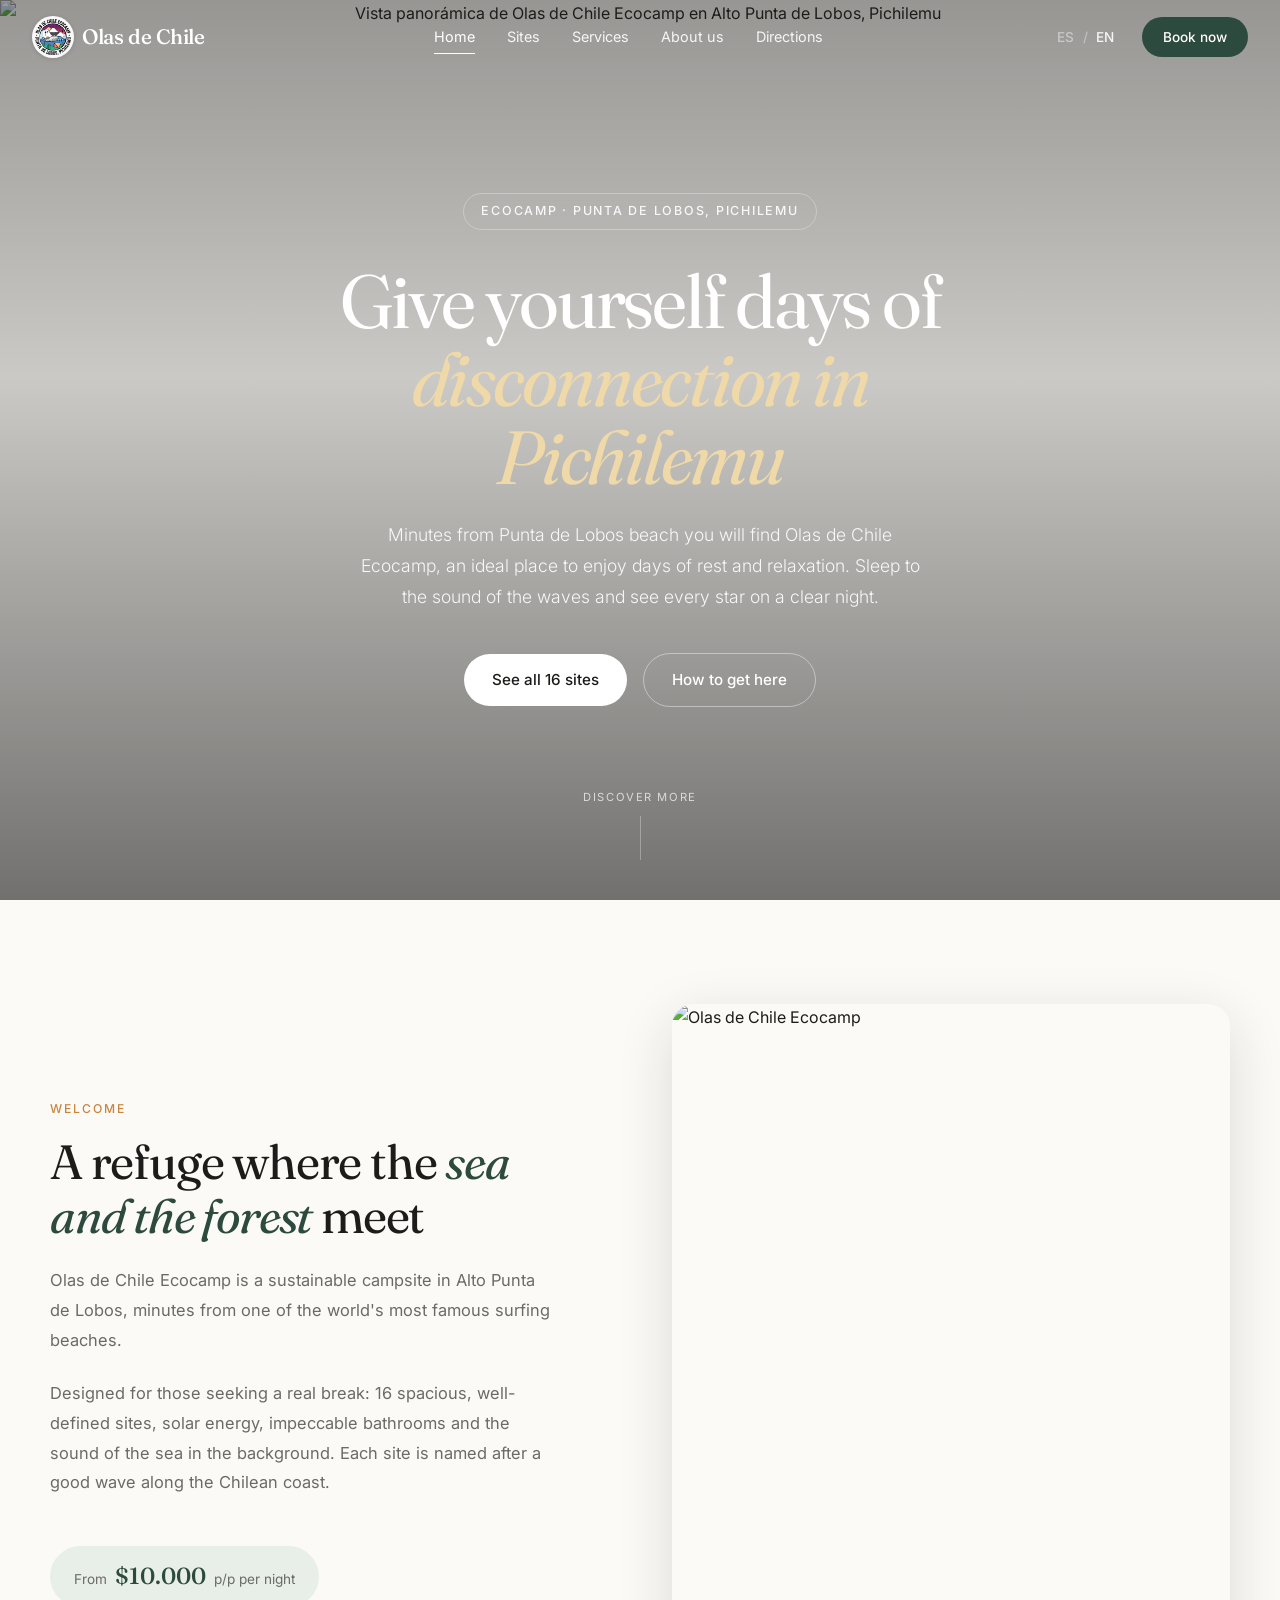
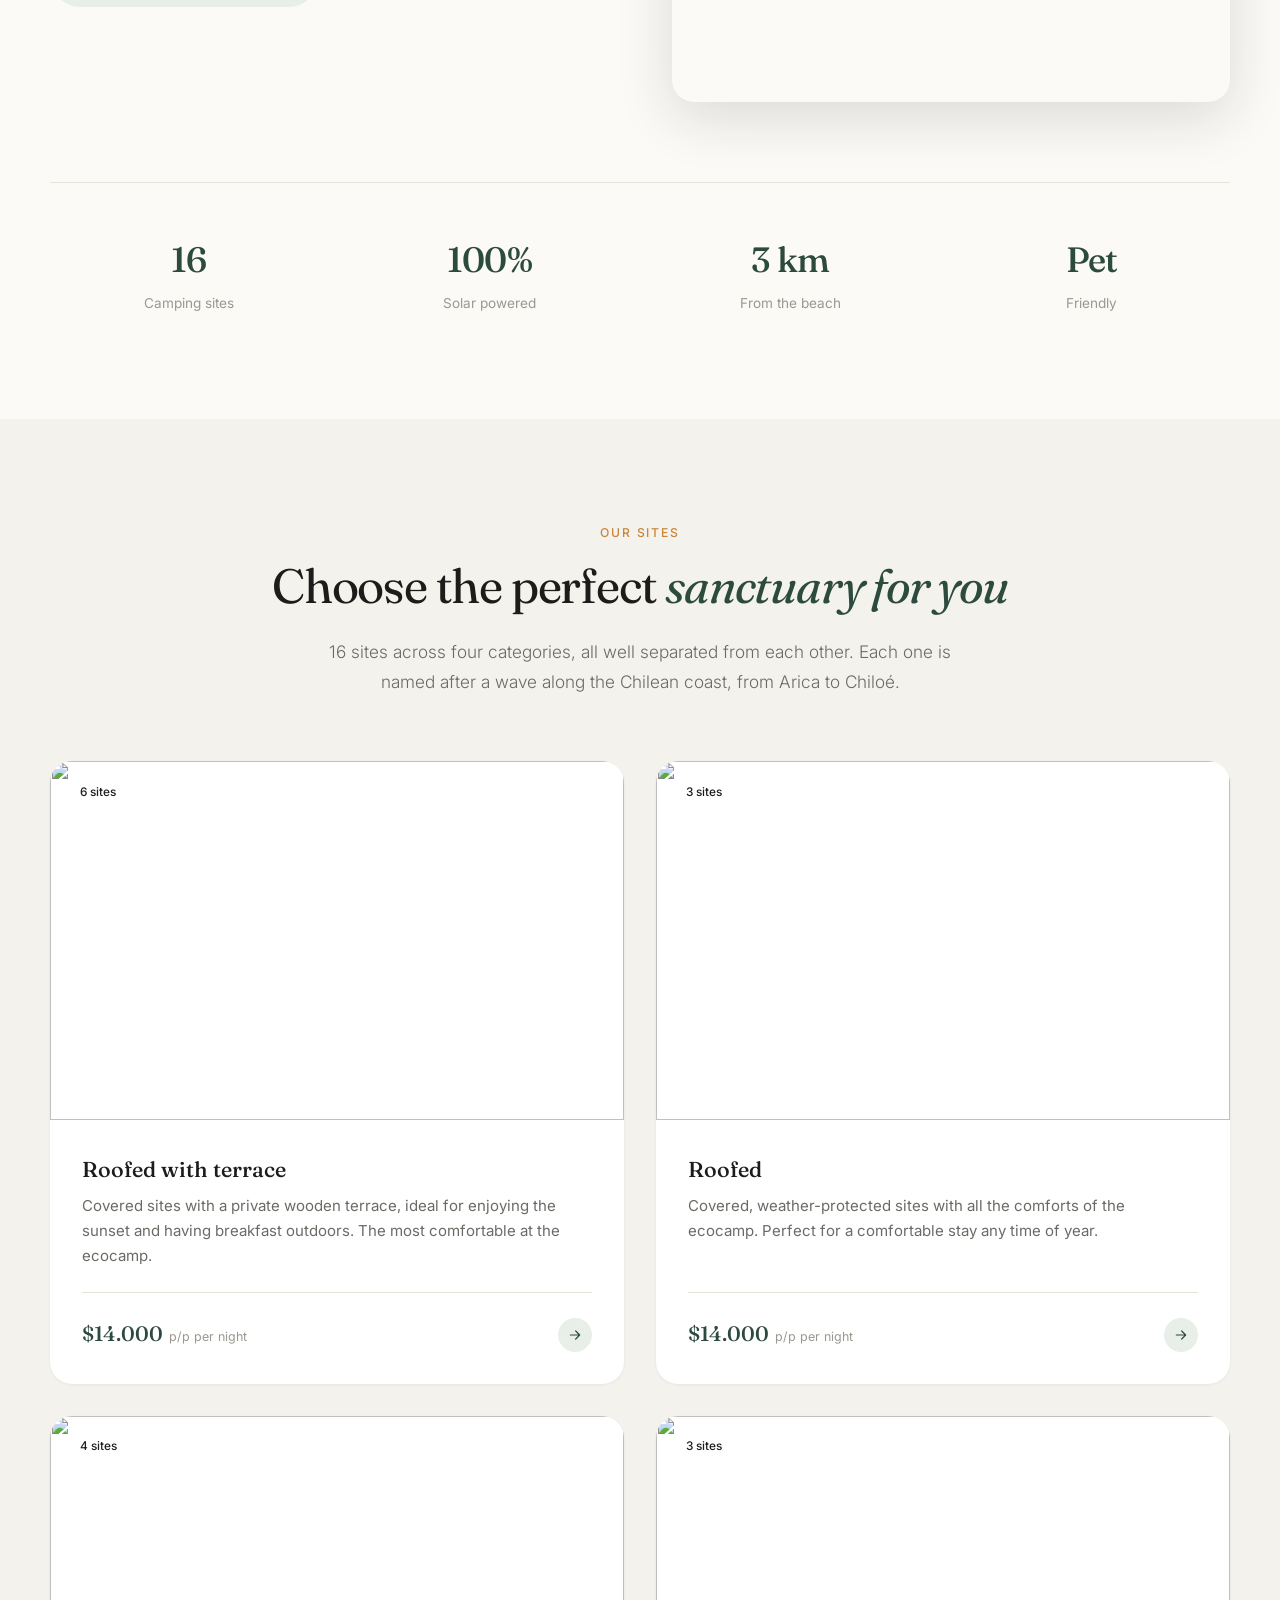
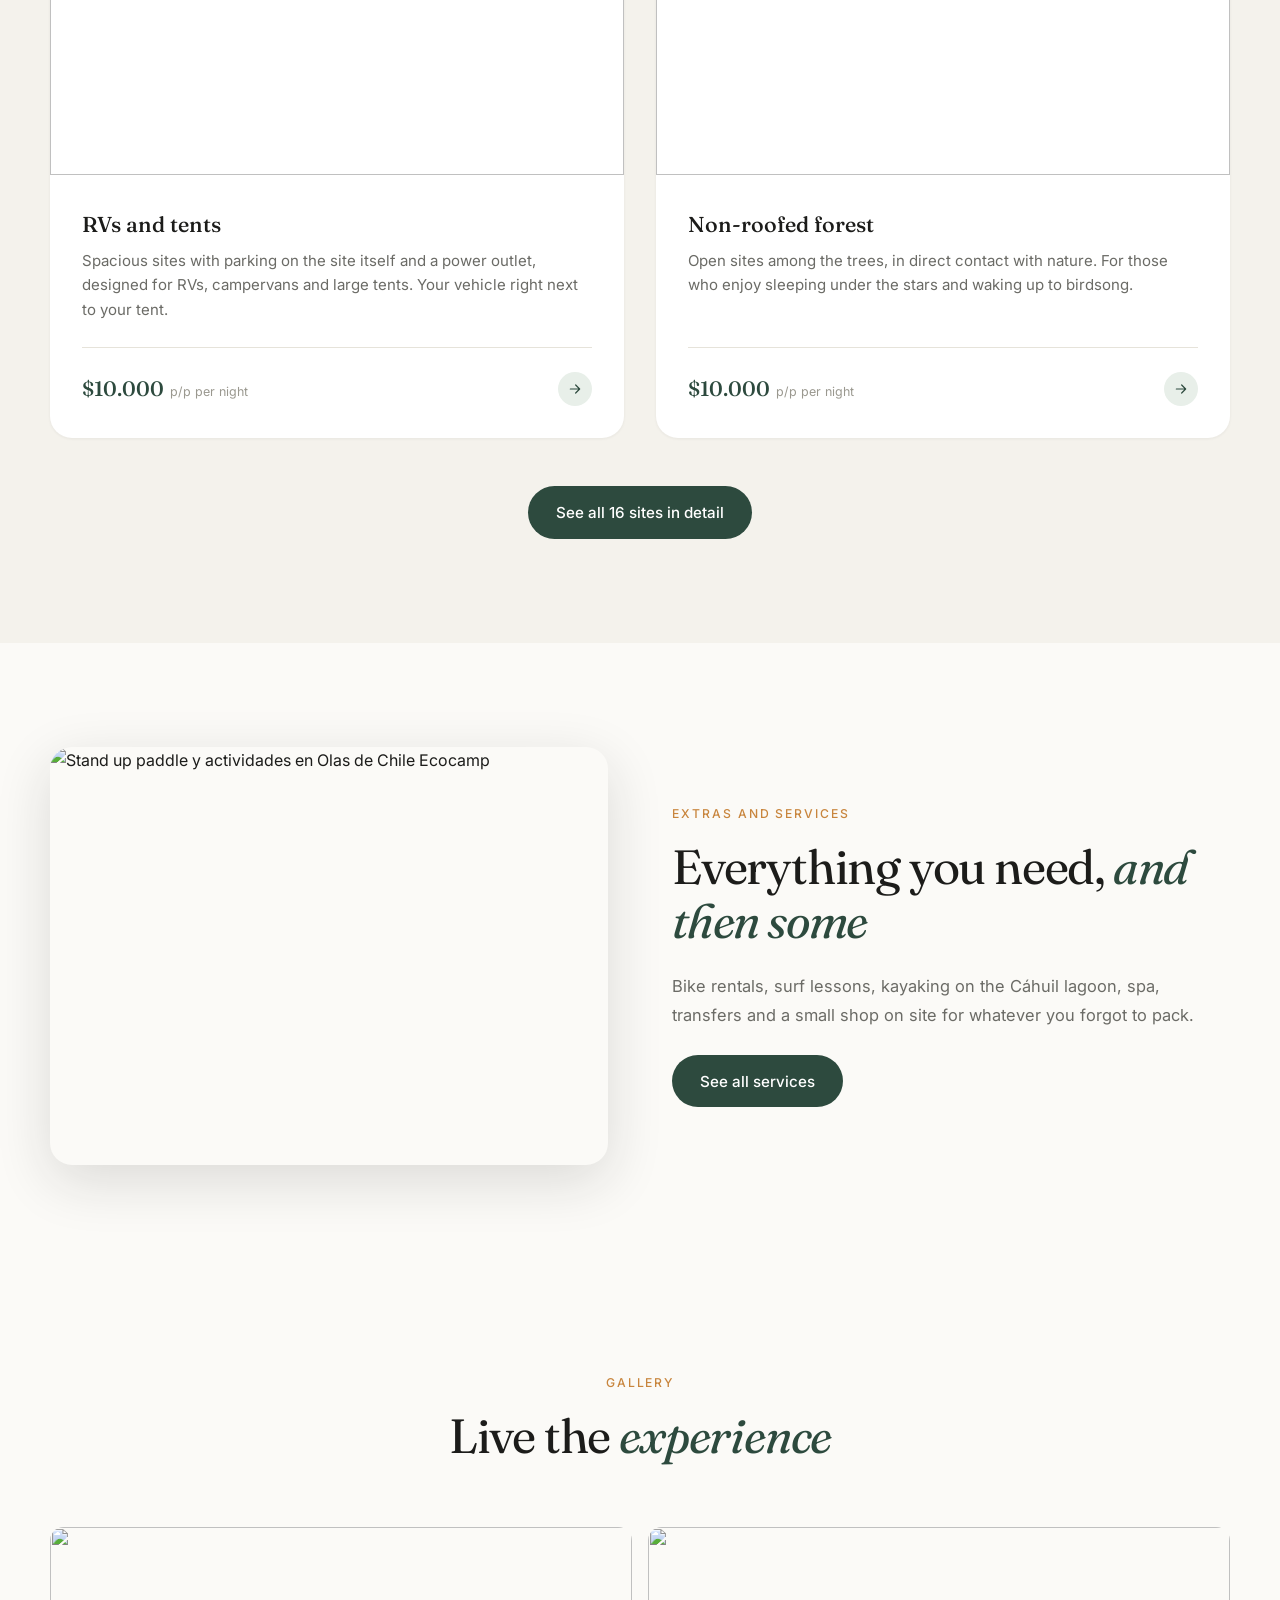
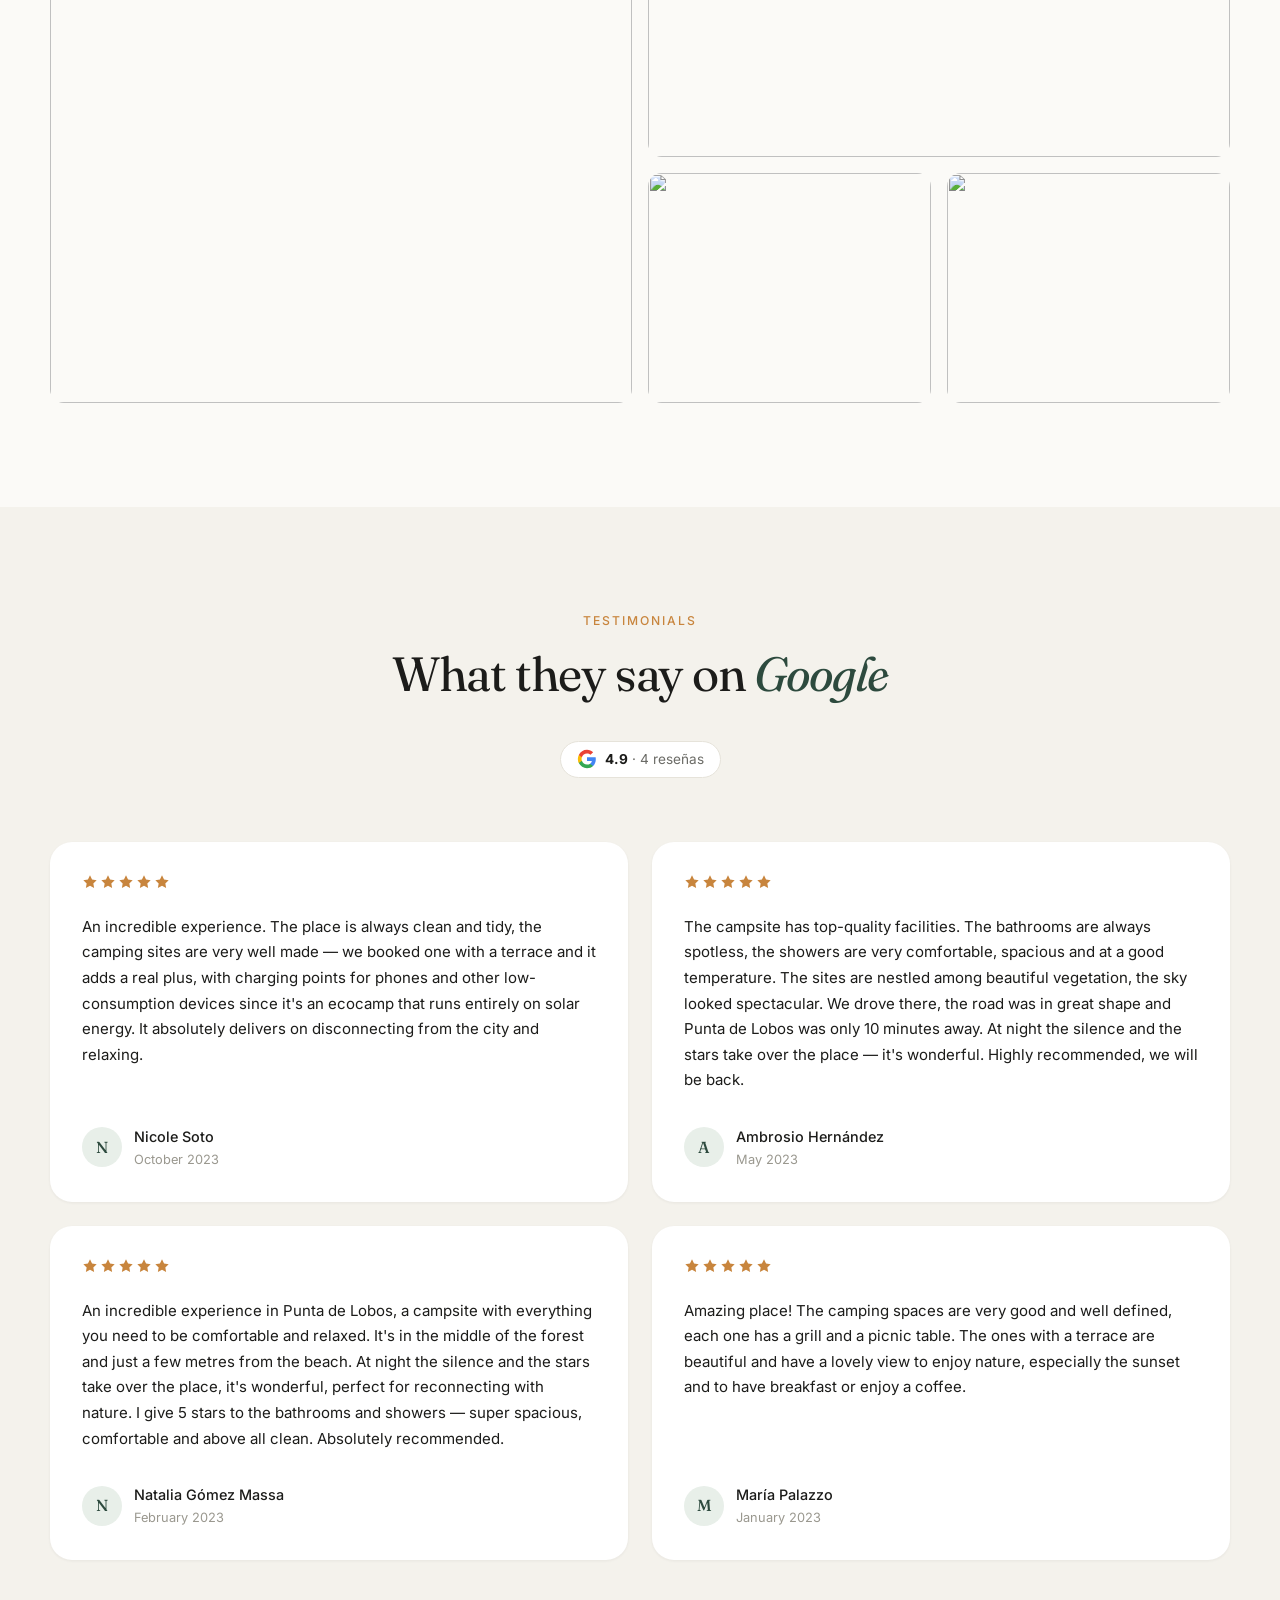
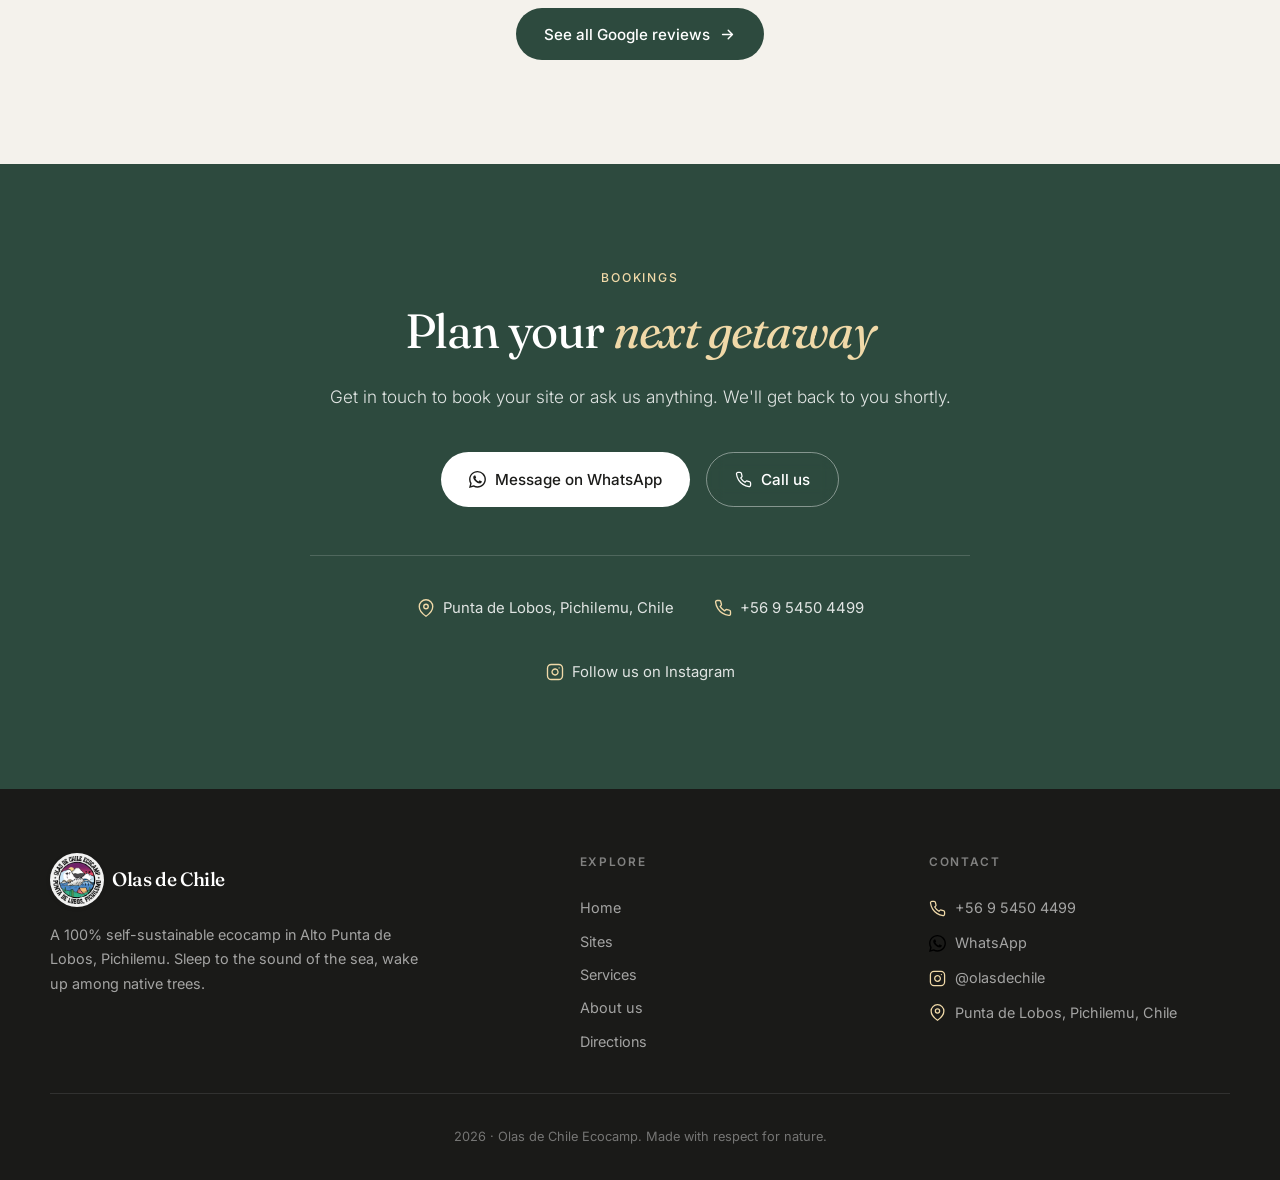
==== commit 3870ed1e: "Optimisation WebP et SEO complet - Conversion des assets locaux en WebP (favicon, logo) - Ajout réfé" ====
--- a/index.html
+++ b/index.html
@@ -3,15 +3,70 @@
   <head>
     <meta charset="UTF-8" />
     <meta name="viewport" content="width=device-width, initial-scale=1.0" />
-    <meta name="description" content="Olas de Chile Ecocamp — camping ecológico en Alto Punta de Lobos, Pichilemu. 16 sitios, energía 100% solar, pet friendly." />
+    <title>Olas de Chile Ecocamp — Camping ecológico en Punta de Lobos, Pichilemu</title>
+    <meta name="description" content="Camping ecológico 100% autosustentable en Alto Punta de Lobos, Pichilemu. 16 sitios techados y en el bosque, energía solar, pet friendly. A minutos de la playa." />
+    <meta name="keywords" content="camping Pichilemu, camping Punta de Lobos, ecocamp, camping ecológico, camping sustentable, camping solar, camping Chile, camping pet friendly" />
     <meta name="theme-color" content="#2d4a3e" />
-    <title>Olas de Chile Ecocamp — Pichilemu</title>
+    <meta name="robots" content="index, follow" />
+    <link rel="canonical" href="https://www.olasdechile.com/" />
+    <link rel="icon" type="image/webp" href="assets/favicon.webp" />
     <link rel="icon" type="image/png" href="assets/favicon.png" />
-    <link rel="apple-touch-icon" href="assets/logo-web.png" />
+    <link rel="apple-touch-icon" href="assets/logo-web.webp" />
+    <meta property="og:type" content="website" />
+    <meta property="og:locale" content="es_CL" />
+    <meta property="og:site_name" content="Olas de Chile Ecocamp" />
+    <meta property="og:title" content="Olas de Chile Ecocamp — Camping ecológico en Punta de Lobos, Pichilemu" />
+    <meta property="og:description" content="16 sitios de camping 100% autosustentable en Alto Punta de Lobos. Energía solar, bosque nativo, a minutos de la playa. Pet friendly. Desde $10.000 p/p." />
+    <meta property="og:image" content="https://static.wixstatic.com/media/d23542_9499eee315484ff78a5f3e06c20b9eb6~mv2.jpg/v1/fill/w_1200,h_630,al_c,q_85,enc_avif,quality_auto/og.jpg" />
+    <meta property="og:url" content="https://www.olasdechile.com/" />
+    <meta name="twitter:card" content="summary_large_image" />
+    <meta name="twitter:title" content="Olas de Chile Ecocamp — Camping ecológico en Pichilemu" />
+    <meta name="twitter:description" content="16 sitios de camping 100% autosustentable en Alto Punta de Lobos. Energía solar, bosque nativo. Desde $10.000 p/p." />
+    <meta name="twitter:image" content="https://static.wixstatic.com/media/d23542_9499eee315484ff78a5f3e06c20b9eb6~mv2.jpg/v1/fill/w_1200,h_630,al_c,q_85,enc_avif,quality_auto/og.jpg" />
     <link rel="preconnect" href="https://fonts.googleapis.com" />
     <link rel="preconnect" href="https://fonts.gstatic.com" crossorigin />
     <link href="https://fonts.googleapis.com/css2?family=Fraunces:ital,opsz,wght@0,9..144,400;0,9..144,500;0,9..144,600;1,9..144,400&family=Inter:wght@300;400;500;600&display=swap" rel="stylesheet" />
     <link rel="stylesheet" href="style.css" />
+    <script type="application/ld+json">
+    {
+      "@context": "https://schema.org",
+      "@type": "Campground",
+      "name": "Olas de Chile Ecocamp",
+      "description": "Camping ecológico 100% autosustentable en Alto Punta de Lobos, Pichilemu. 16 sitios con energía solar, bosque nativo y pet friendly.",
+      "url": "https://www.olasdechile.com/",
+      "telephone": "+56954504499",
+      "address": {
+        "@type": "PostalAddress",
+        "streetAddress": "Alto Punta de Lobos, Ruta I-492 km 1.6",
+        "addressLocality": "Pichilemu",
+        "addressRegion": "O'Higgins",
+        "addressCountry": "CL"
+      },
+      "geo": {
+        "@type": "GeoCoordinates",
+        "latitude": -34.4135,
+        "longitude": -72.0385
+      },
+      "priceRange": "CLP 10000 - 14000",
+      "amenityFeature": [
+        "Energía solar", "Parrilla", "Mesa de picnic", "Duchas con agua caliente",
+        "Pet friendly", "Estacionamiento", "WiFi en zonas comunes"
+      ],
+      "petsAllowed": true,
+      "sameAs": [
+        "https://www.instagram.com/olasdechile"
+      ],
+      "aggregateRating": {
+        "@type": "AggregateRating",
+        "ratingValue": "4.9",
+        "reviewCount": "4"
+      },
+      "openingHoursSpecification": {
+        "@type": "OpeningHoursSpecification",
+        "dayOfWeek": ["Monday","Tuesday","Wednesday","Thursday","Friday","Saturday","Sunday"]
+      }
+    }
+    </script>
   </head>
 
   <body data-page="home">
@@ -22,7 +77,7 @@
       <!-- HERO -->
       <section class="hero" id="hero">
         <div class="hero-bg">
-          <img src="https://static.wixstatic.com/media/d23542_9499eee315484ff78a5f3e06c20b9eb6~mv2.jpg/v1/fill/w_1800,h_1200,al_c,q_85,enc_avif,quality_auto/hero.jpg" alt="" />
+          <img src="https://static.wixstatic.com/media/d23542_9499eee315484ff78a5f3e06c20b9eb6~mv2.jpg/v1/fill/w_1800,h_1200,al_c,q_85,enc_avif,quality_auto/hero.jpg" alt="Vista panorámica de Olas de Chile Ecocamp en Alto Punta de Lobos, Pichilemu" />
         </div>
         <div class="hero-overlay"></div>
         <div class="hero-content">
@@ -92,7 +147,7 @@
       <section class="section svc-teaser">
         <div class="wrap svc-teaser-grid">
           <figure class="svc-teaser-img reveal">
-            <img src="https://static.wixstatic.com/media/d23542_94f19ad35a9d43398a1b3d502747e849~mv2.jpg/v1/fill/w_1000,h_750,al_c,q_85,enc_avif,quality_auto/services.jpg" alt="" loading="lazy" />
+            <img src="https://static.wixstatic.com/media/d23542_94f19ad35a9d43398a1b3d502747e849~mv2.jpg/v1/fill/w_1000,h_750,al_c,q_85,enc_avif,quality_auto/services.jpg" alt="Stand up paddle y actividades en Olas de Chile Ecocamp" loading="lazy" />
           </figure>
           <div class="reveal d2">
             <p class="eyebrow" data-i18n="svc_teaser_eyebrow"></p>
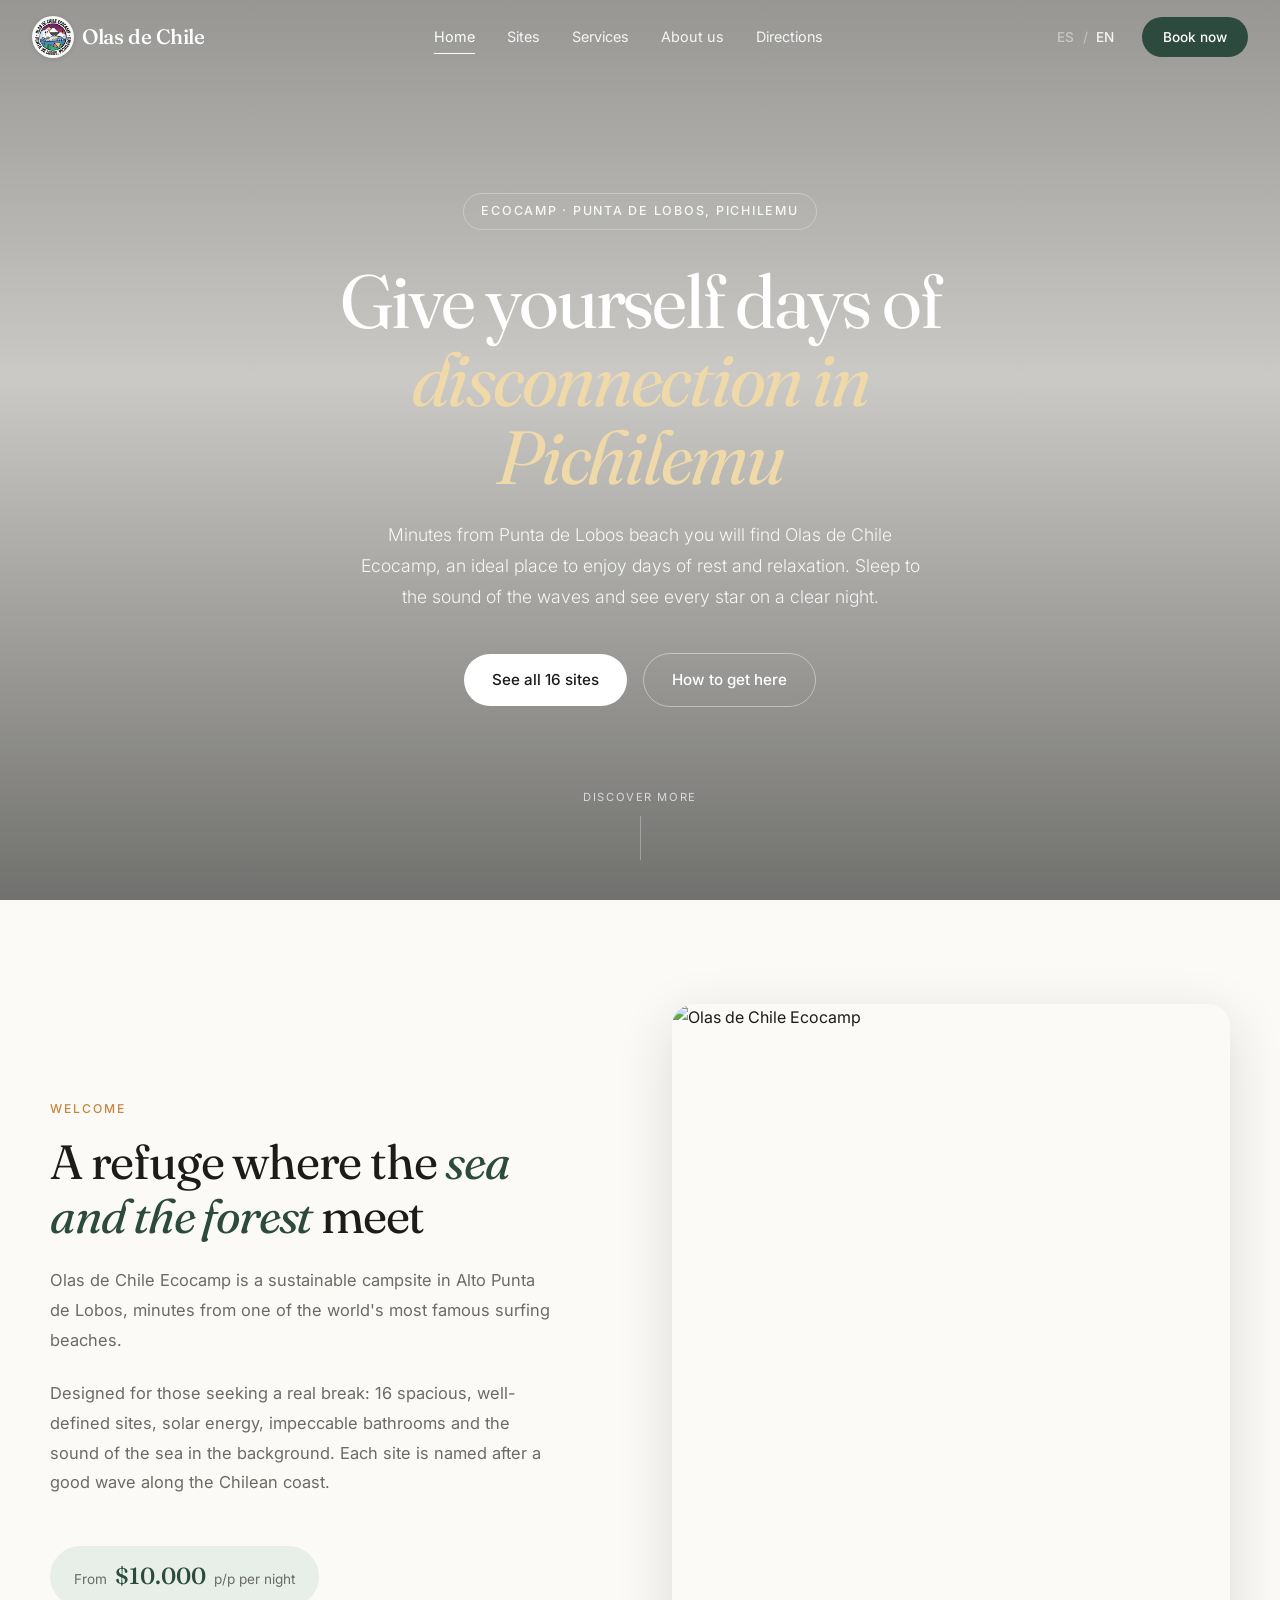
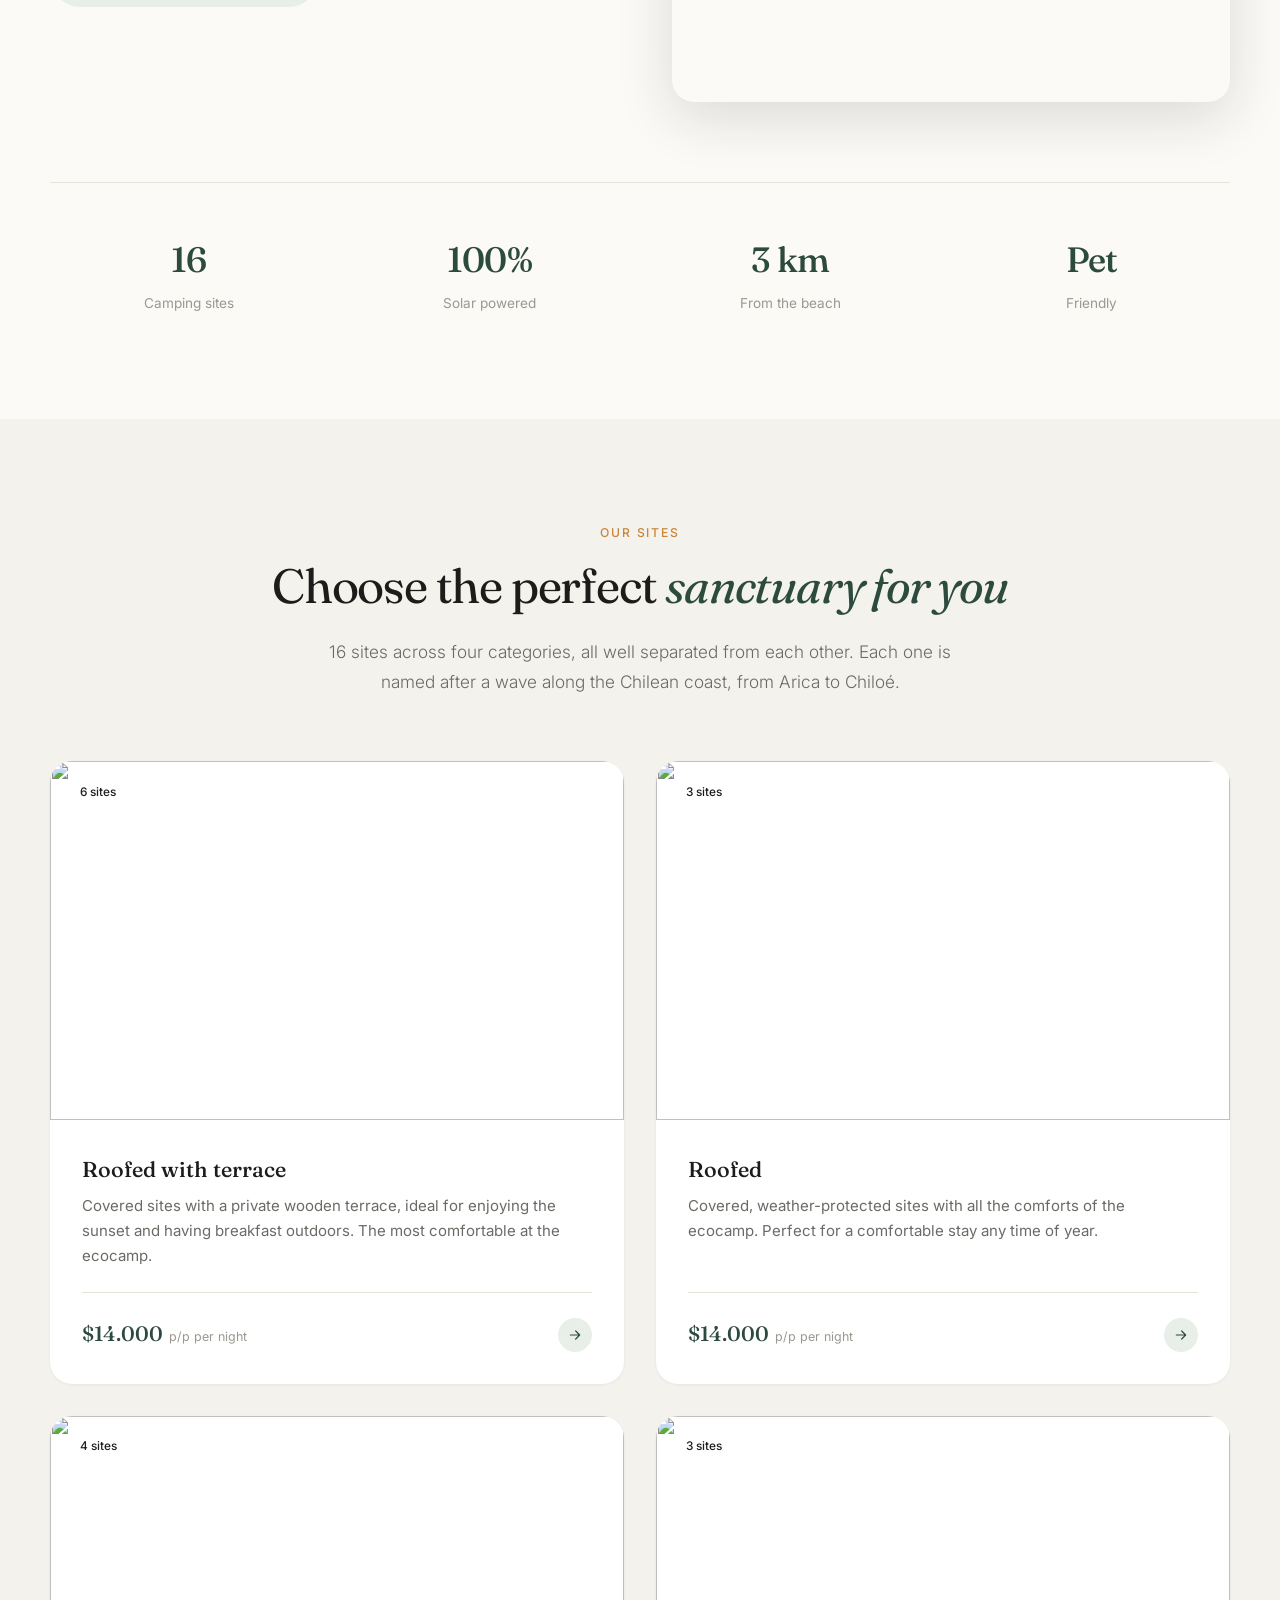
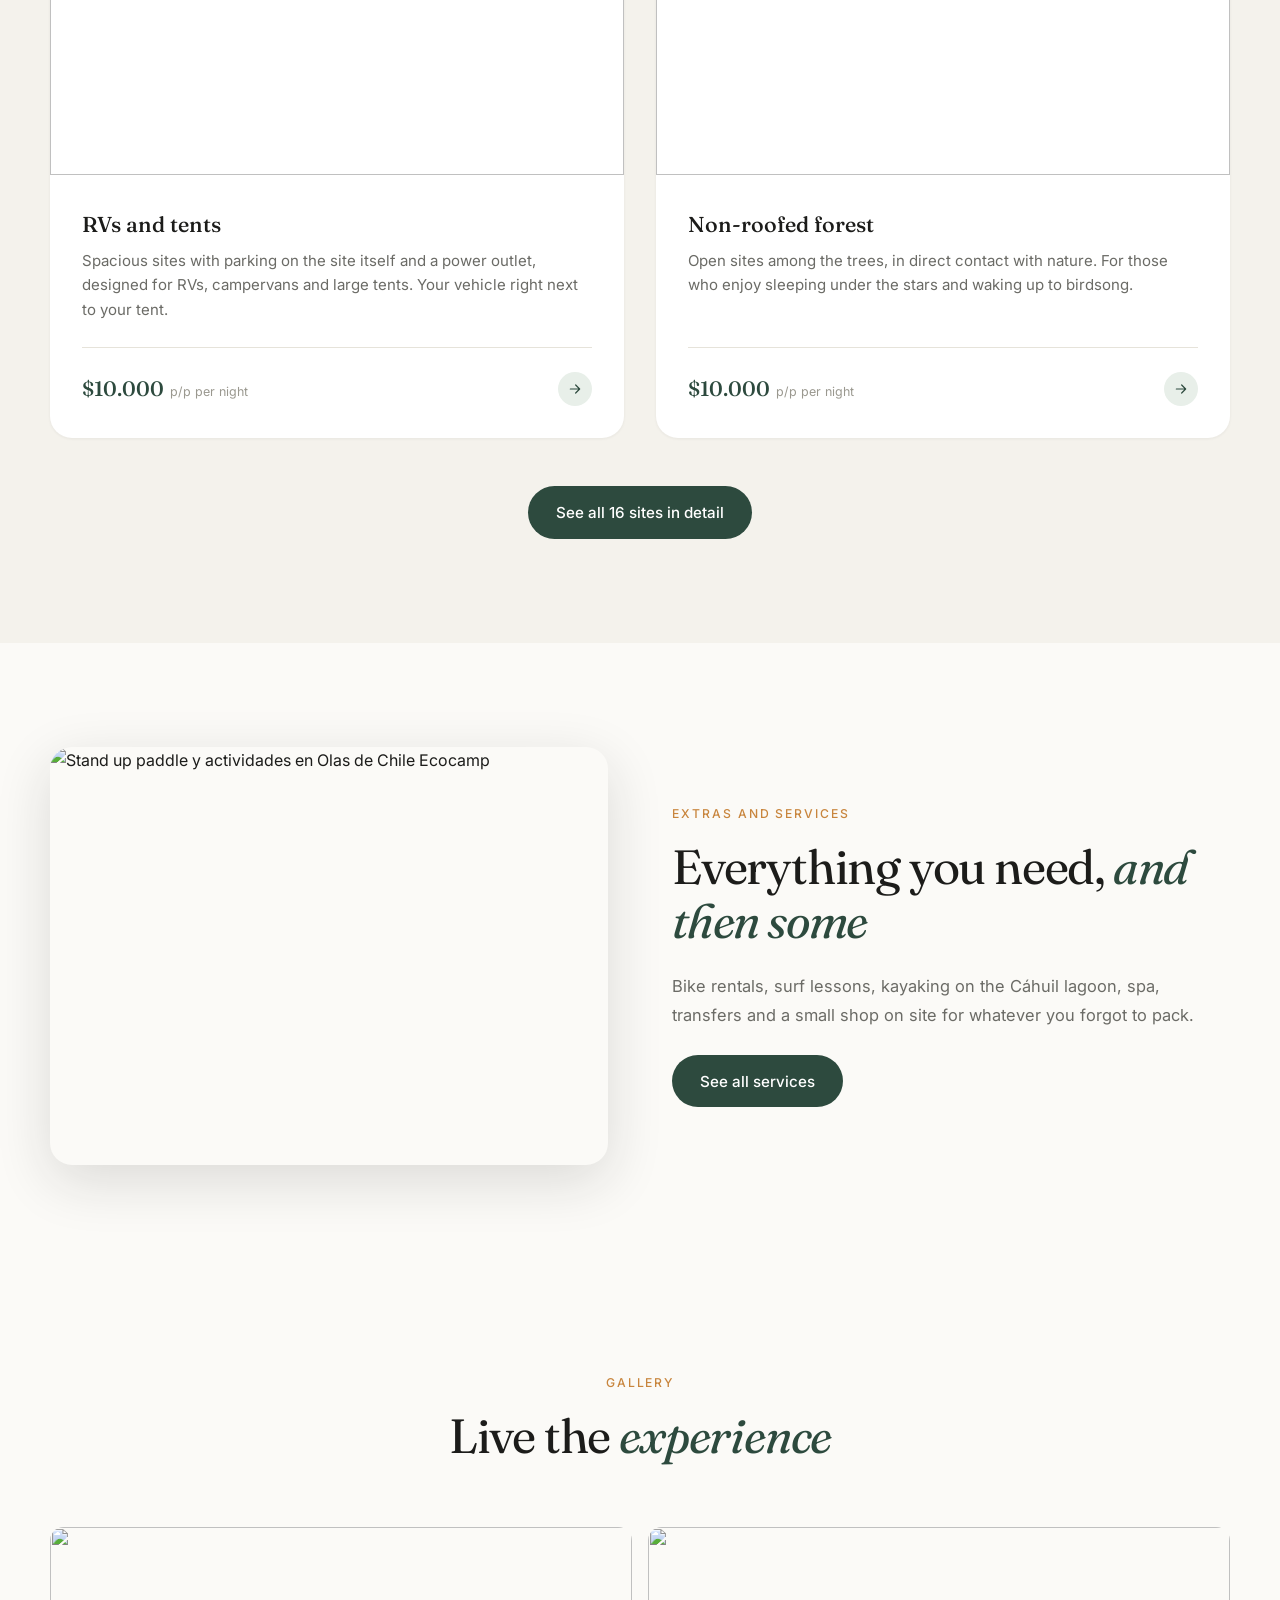
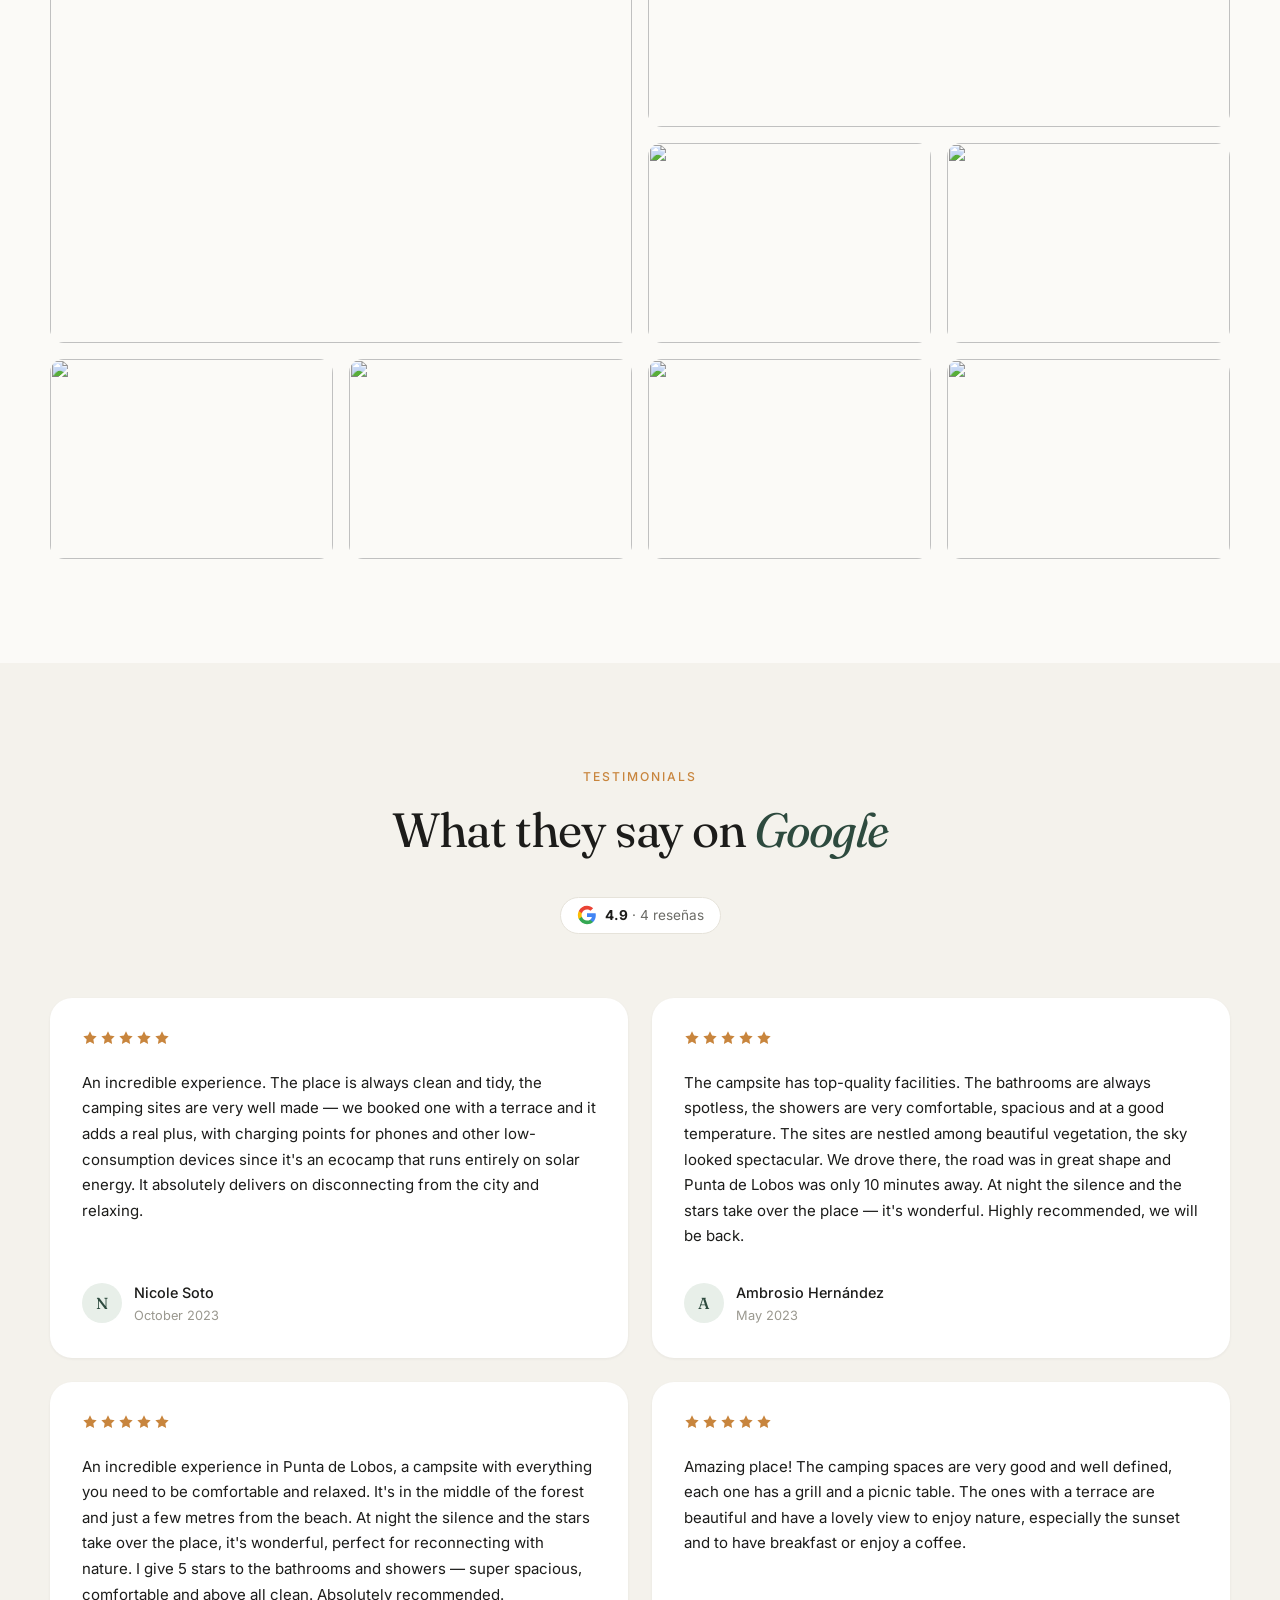
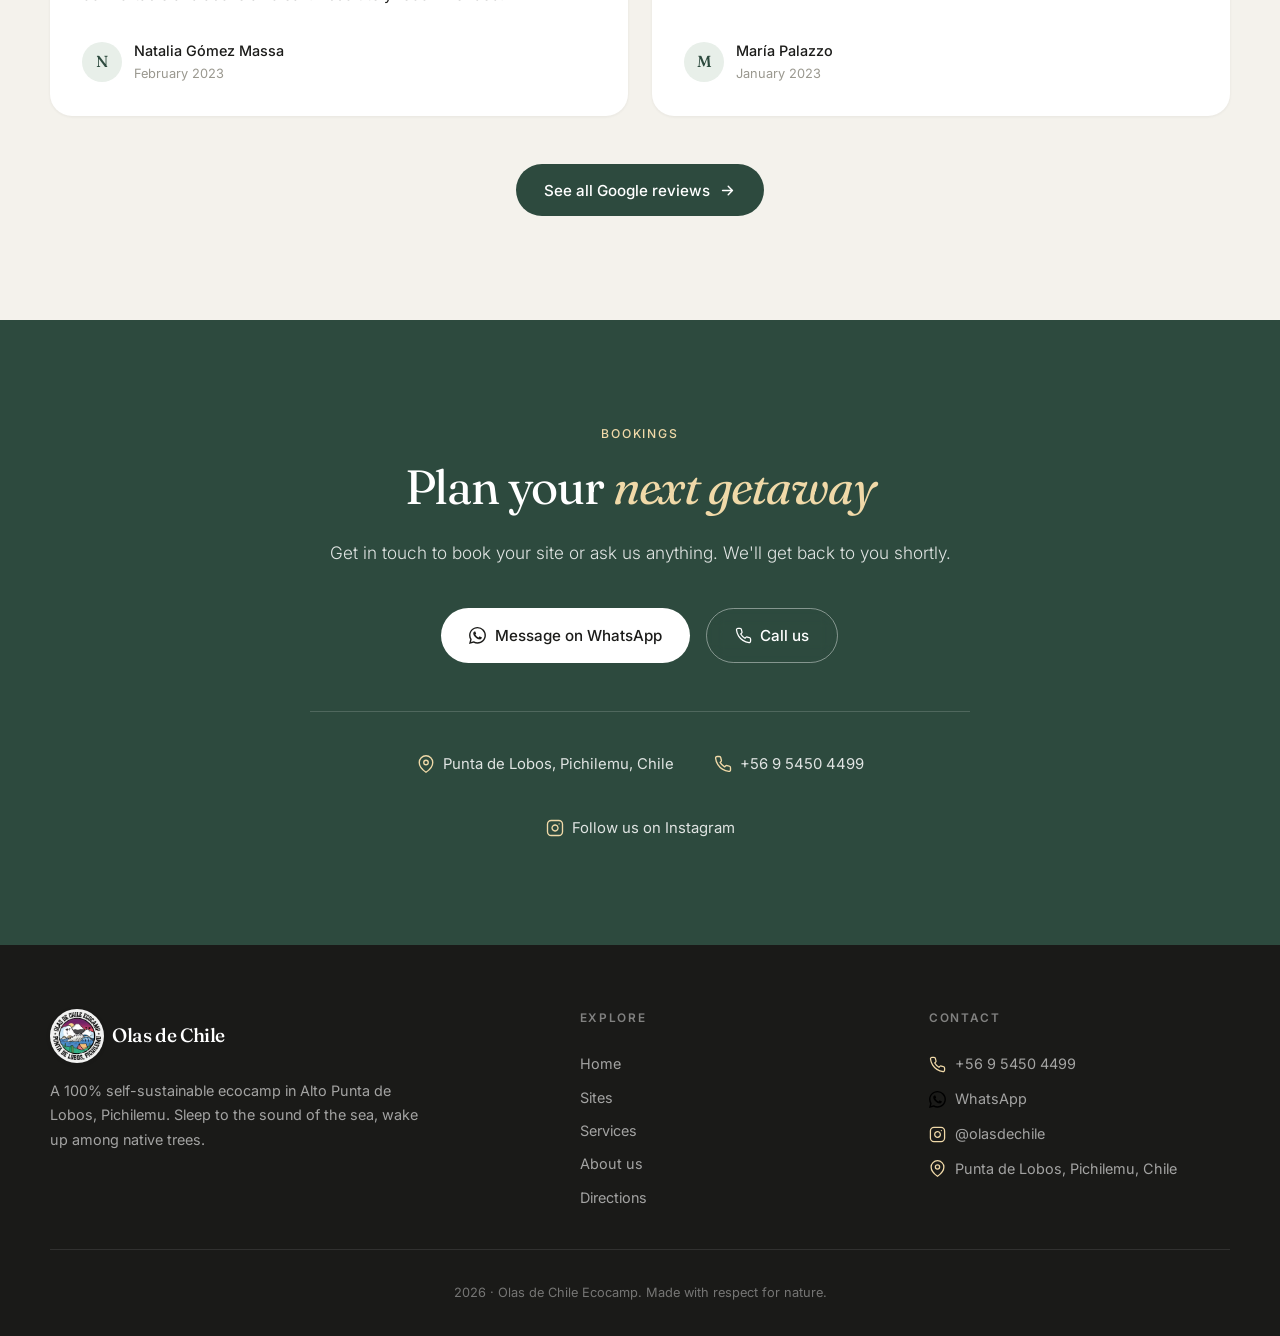
==== commit ff6f72c7: "Hero slideshow avec 5 photos du site original en crossfade" ====
--- a/index.html
+++ b/index.html
@@ -77,7 +77,13 @@
       <!-- HERO -->
       <section class="hero" id="hero">
         <div class="hero-bg">
-          <img src="https://static.wixstatic.com/media/d23542_9499eee315484ff78a5f3e06c20b9eb6~mv2.jpg/v1/fill/w_1800,h_1200,al_c,q_85,enc_avif,quality_auto/hero.jpg" alt="Vista panorámica de Olas de Chile Ecocamp en Alto Punta de Lobos, Pichilemu" />
+          <div class="hero-slides">
+            <div class="hero-slide active"><img src="https://static.wixstatic.com/media/d23542_9499eee315484ff78a5f3e06c20b9eb6~mv2.jpg/v1/fill/w_1800,h_1200,al_c,q_85,enc_avif,quality_auto/h1.jpg" alt="Vista panorámica de Olas de Chile Ecocamp" /></div>
+            <div class="hero-slide"><img src="https://static.wixstatic.com/media/d23542_e9f635844db84be79685ba75f5399fa1~mv2.jpg/v1/fill/w_1800,h_1200,al_c,q_85,enc_avif,quality_auto/h2.jpg" alt="Sitios de camping entre los árboles" loading="lazy" /></div>
+            <div class="hero-slide"><img src="https://static.wixstatic.com/media/d23542_9855a40635fa4be48c6cbeaa6e6af9bc~mv2.jpg/v1/fill/w_1800,h_1200,al_c,q_85,enc_avif,quality_auto/h3.jpg" alt="Atardecer en el ecocamp" loading="lazy" /></div>
+            <div class="hero-slide"><img src="https://static.wixstatic.com/media/d23542_9371199d588e4b18af4476bf680ae36a~mv2.jpg/v1/fill/w_1800,h_1200,al_c,q_85,enc_avif,quality_auto/h4.jpg" alt="Senderos del ecocamp" loading="lazy" /></div>
+            <div class="hero-slide"><img src="https://static.wixstatic.com/media/d23542_7c74444f0e554cb0be310a12ab44eb03~mv2.jpg/v1/fill/w_1800,h_1200,al_c,q_85,enc_avif,quality_auto/h5.jpg" alt="Bosque nativo en Olas de Chile" loading="lazy" /></div>
+          </div>
         </div>
         <div class="hero-overlay"></div>
         <div class="hero-content">
--- a/style.css
+++ b/style.css
@@ -173,7 +173,26 @@
   overflow: hidden;
 }
 .hero-bg { position: absolute; inset: 0; }
-.hero-bg img { width: 100%; height: 100%; object-fit: cover; }
+.hero-bg img, .hero-bg picture { width: 100%; height: 100%; object-fit: cover; }
+
+/* Hero slideshow */
+.hero-slides { position: absolute; inset: 0; }
+.hero-slide {
+  position: absolute; inset: 0; opacity: 0;
+  animation: heroFade 25s ease-in-out infinite;
+}
+.hero-slide:nth-child(1) { animation-delay: 0s; }
+.hero-slide:nth-child(2) { animation-delay: 5s; }
+.hero-slide:nth-child(3) { animation-delay: 10s; }
+.hero-slide:nth-child(4) { animation-delay: 15s; }
+.hero-slide:nth-child(5) { animation-delay: 20s; }
+.hero-slide img { width: 100%; height: 100%; object-fit: cover; }
+
+@keyframes heroFade {
+  0%, 16% { opacity: 1; }
+  20%, 96% { opacity: 0; }
+  100% { opacity: 1; }
+}
 .hero-overlay {
   position: absolute; inset: 0;
   background: linear-gradient(180deg, rgba(28,28,26,.45) 0%, rgba(28,28,26,.22) 42%, rgba(28,28,26,.62) 100%);
@@ -408,7 +427,11 @@
 }
 .site-name { display: block; font-family: var(--font-display); font-size: 1.1rem; font-weight: 500; line-height: 1.3; }
 .site-cat { display: block; font-size: 0.75rem; color: var(--subtle); }
-.site-desc { font-size: 0.88rem; line-height: 1.6; color: var(--muted); flex: 1; margin-bottom: var(--s3); }
+.site-desc { font-size: 0.88rem; line-height: 1.6; color: var(--muted); flex: 1; margin-bottom: var(--s2); }
+.site-region {
+  font-size: 0.75rem; color: var(--accent); font-weight: 500;
+  margin-bottom: var(--s3); display: block;
+}
 .site-card-foot {
   display: flex; align-items: center; justify-content: space-between; gap: var(--s2);
   padding-top: var(--s2); border-top: 1px solid var(--border);
@@ -496,6 +519,7 @@
   transition: border-color var(--dur) var(--ease), transform var(--dur) var(--ease);
 }
 .wave-chip:hover { border-color: var(--primary); transform: translateY(-2px); }
+.wave-chip small { font-size: 0.7rem; color: var(--subtle); font-weight: 400; display: block; }
 .wave-n {
   width: 26px; height: 26px; border-radius: 50%; display: grid; place-items: center;
   background: var(--primary-soft); color: var(--primary);
@@ -600,7 +624,7 @@
 /* ============================================================
    GALERIE
    ============================================================ */
-.gallery-grid { display: grid; grid-template-columns: repeat(4, 1fr); grid-auto-rows: 230px; gap: var(--s2); }
+.gallery-grid { display: grid; grid-template-columns: repeat(4, 1fr); grid-auto-rows: 200px; gap: var(--s2); }
 .gallery-item { position: relative; overflow: hidden; border-radius: var(--r-md); cursor: zoom-in; padding: 0; }
 .gallery-item img { width: 100%; height: 100%; object-fit: cover; transition: transform 0.8s var(--ease); }
 .gallery-item:hover img { transform: scale(1.06); }
@@ -742,6 +766,32 @@
 .back-to-top:hover { background: var(--primary); color: #fff; box-shadow: var(--sh-md); }
 .back-to-top svg { width: 18px; height: 18px; }
 
+/* ============================================================
+   SITE PLAN + WAVE MAP + DIR PHOTOS
+   ============================================================ */
+.site-plan {
+  border-radius: var(--r-lg); overflow: hidden; box-shadow: var(--sh-lg);
+}
+.site-plan img { width: 100%; display: block; }
+.site-plan figcaption {
+  padding: var(--s2) var(--s3); background: var(--surface);
+  font-size: 0.85rem; color: var(--subtle); text-align: center;
+}
+
+.wave-map-layout {
+  display: grid; grid-template-columns: 260px 1fr; gap: var(--s6); align-items: start;
+}
+.wave-map-fig { border-radius: var(--r-lg); overflow: hidden; box-shadow: var(--sh-md); }
+.wave-map-fig img { width: 100%; display: block; }
+
+.dir-photos { display: grid; grid-template-columns: 1fr 1fr; gap: var(--s3); margin-top: var(--s4); }
+.dir-photo { border-radius: var(--r-lg); overflow: hidden; box-shadow: var(--sh-sm); }
+.dir-photo img { width: 100%; display: block; aspect-ratio: 3/2; object-fit: cover; }
+.dir-photo figcaption {
+  padding: var(--s2) var(--s3); background: var(--surface);
+  font-size: 0.82rem; color: var(--muted); text-align: center;
+}
+
 .lightbox {
   position: fixed; inset: 0; z-index: 150; display: grid; place-items: center;
   padding: var(--s4); background: rgba(20, 20, 18, 0.92);
@@ -788,6 +838,9 @@
 @media (max-width: 980px) {
   .intro-grid, .svc-teaser-grid, .directions-grid, .story-grid,
   .cat-block-head { grid-template-columns: 1fr; gap: var(--s5); }
+  .wave-map-layout { grid-template-columns: 1fr; }
+  .wave-map-fig { max-width: 260px; margin: 0 auto; }
+  .dir-photos { grid-template-columns: 1fr; }
   .intro-image, .story-img { aspect-ratio: 16/10; order: -1; }
   .intro-text { max-width: none; }
   .cat-grid, .testimonials-grid { grid-template-columns: 1fr; }
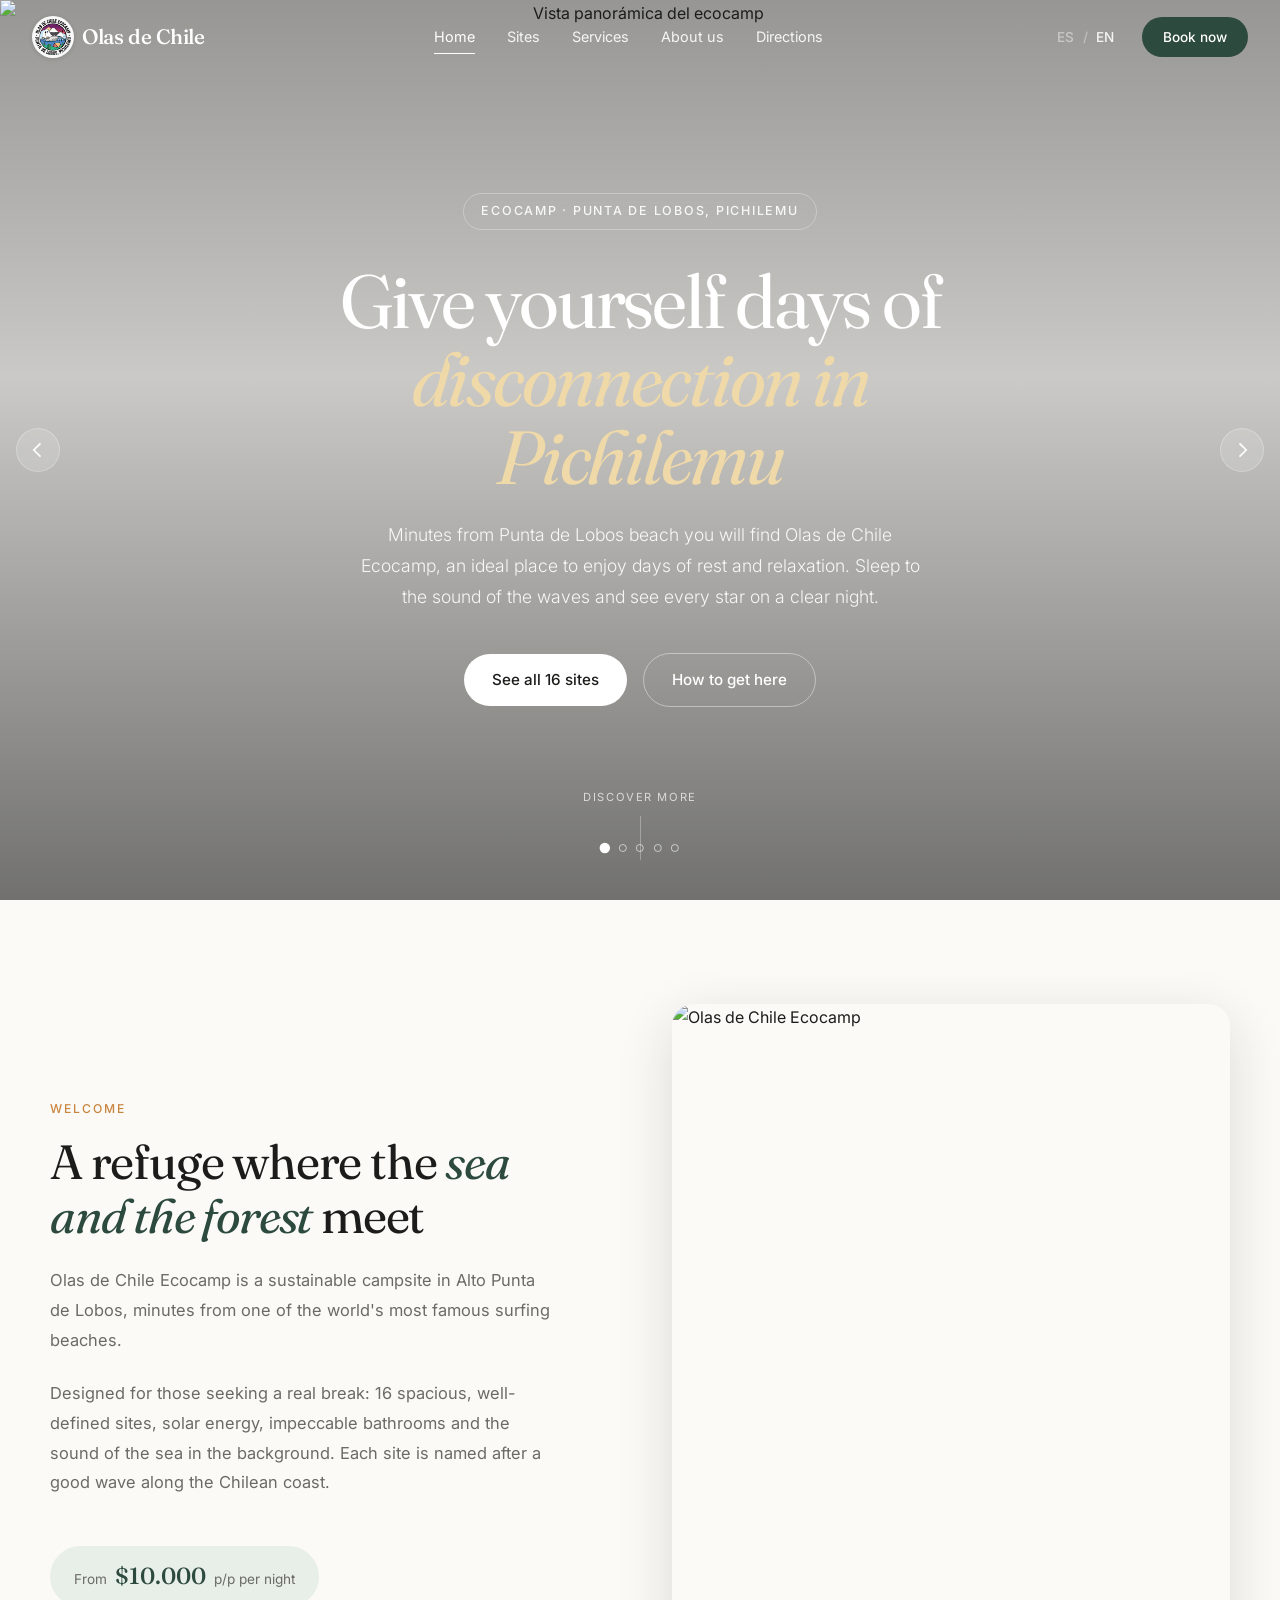
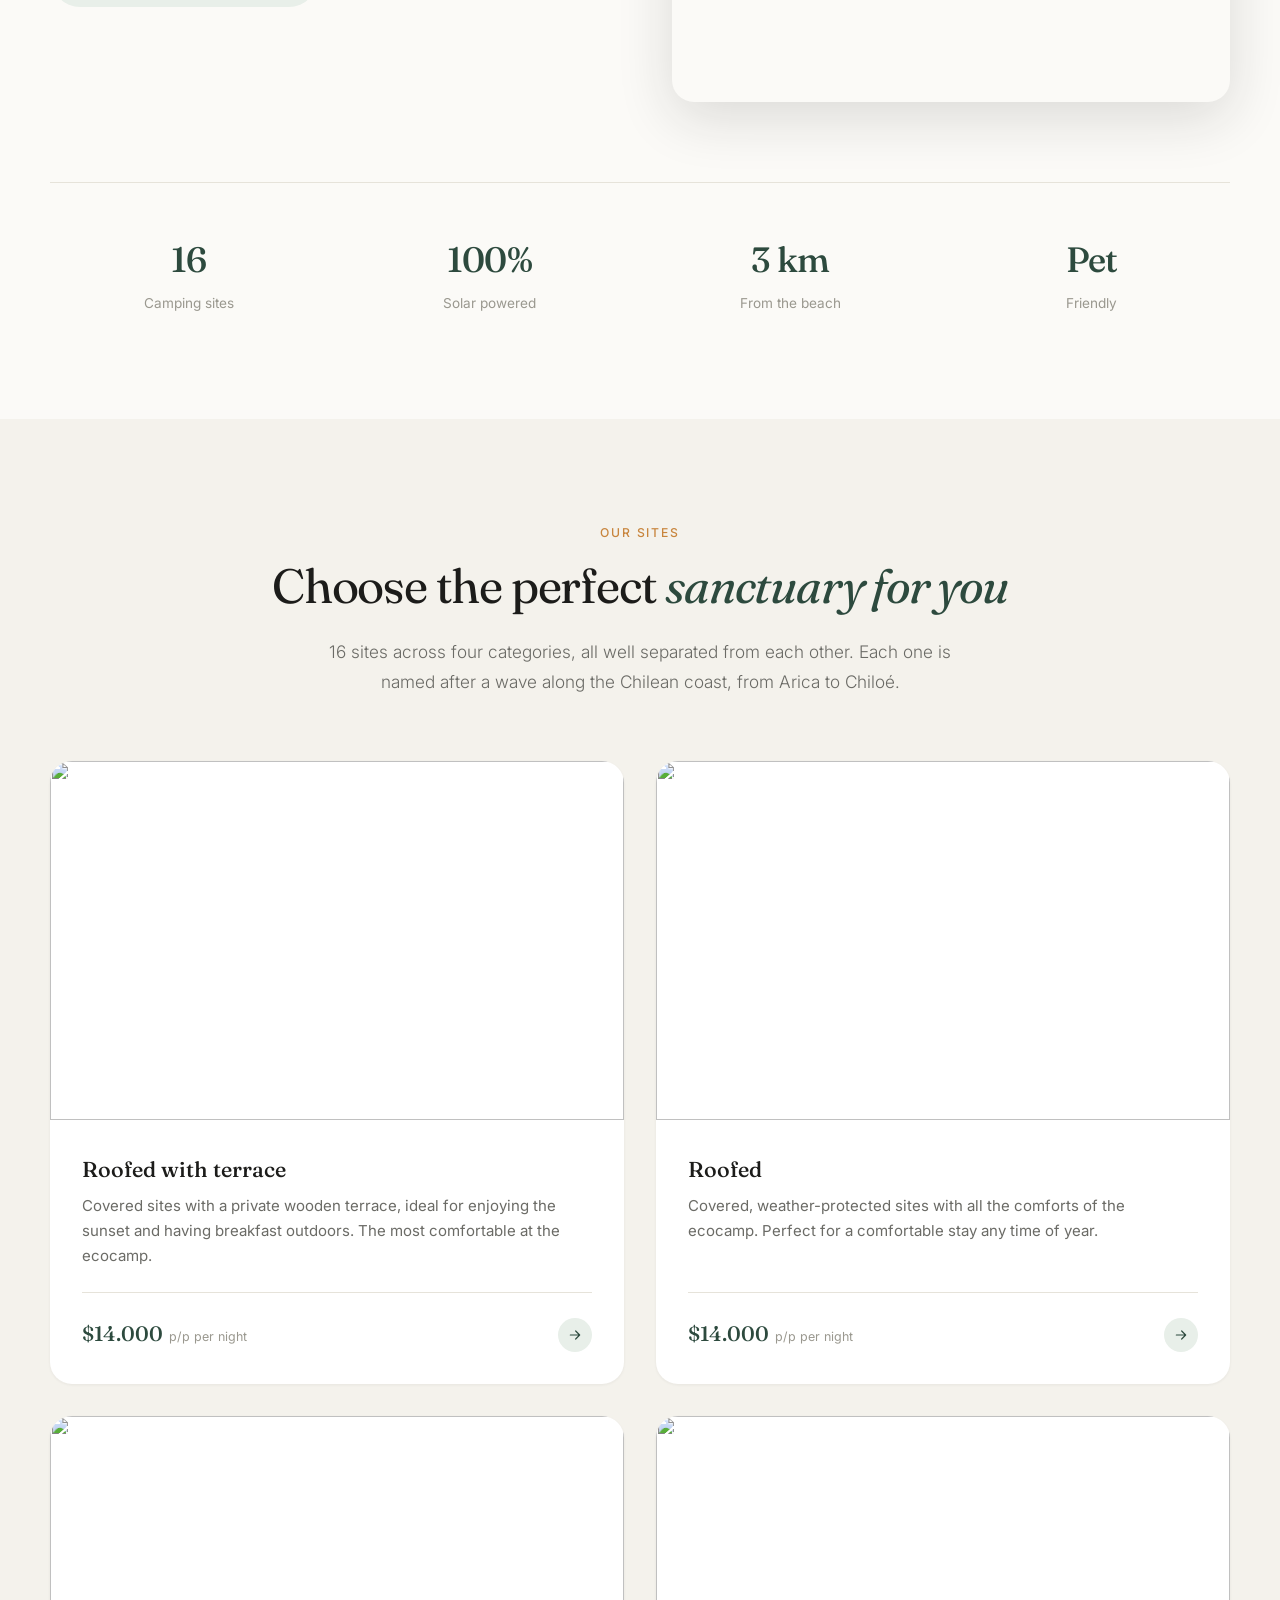
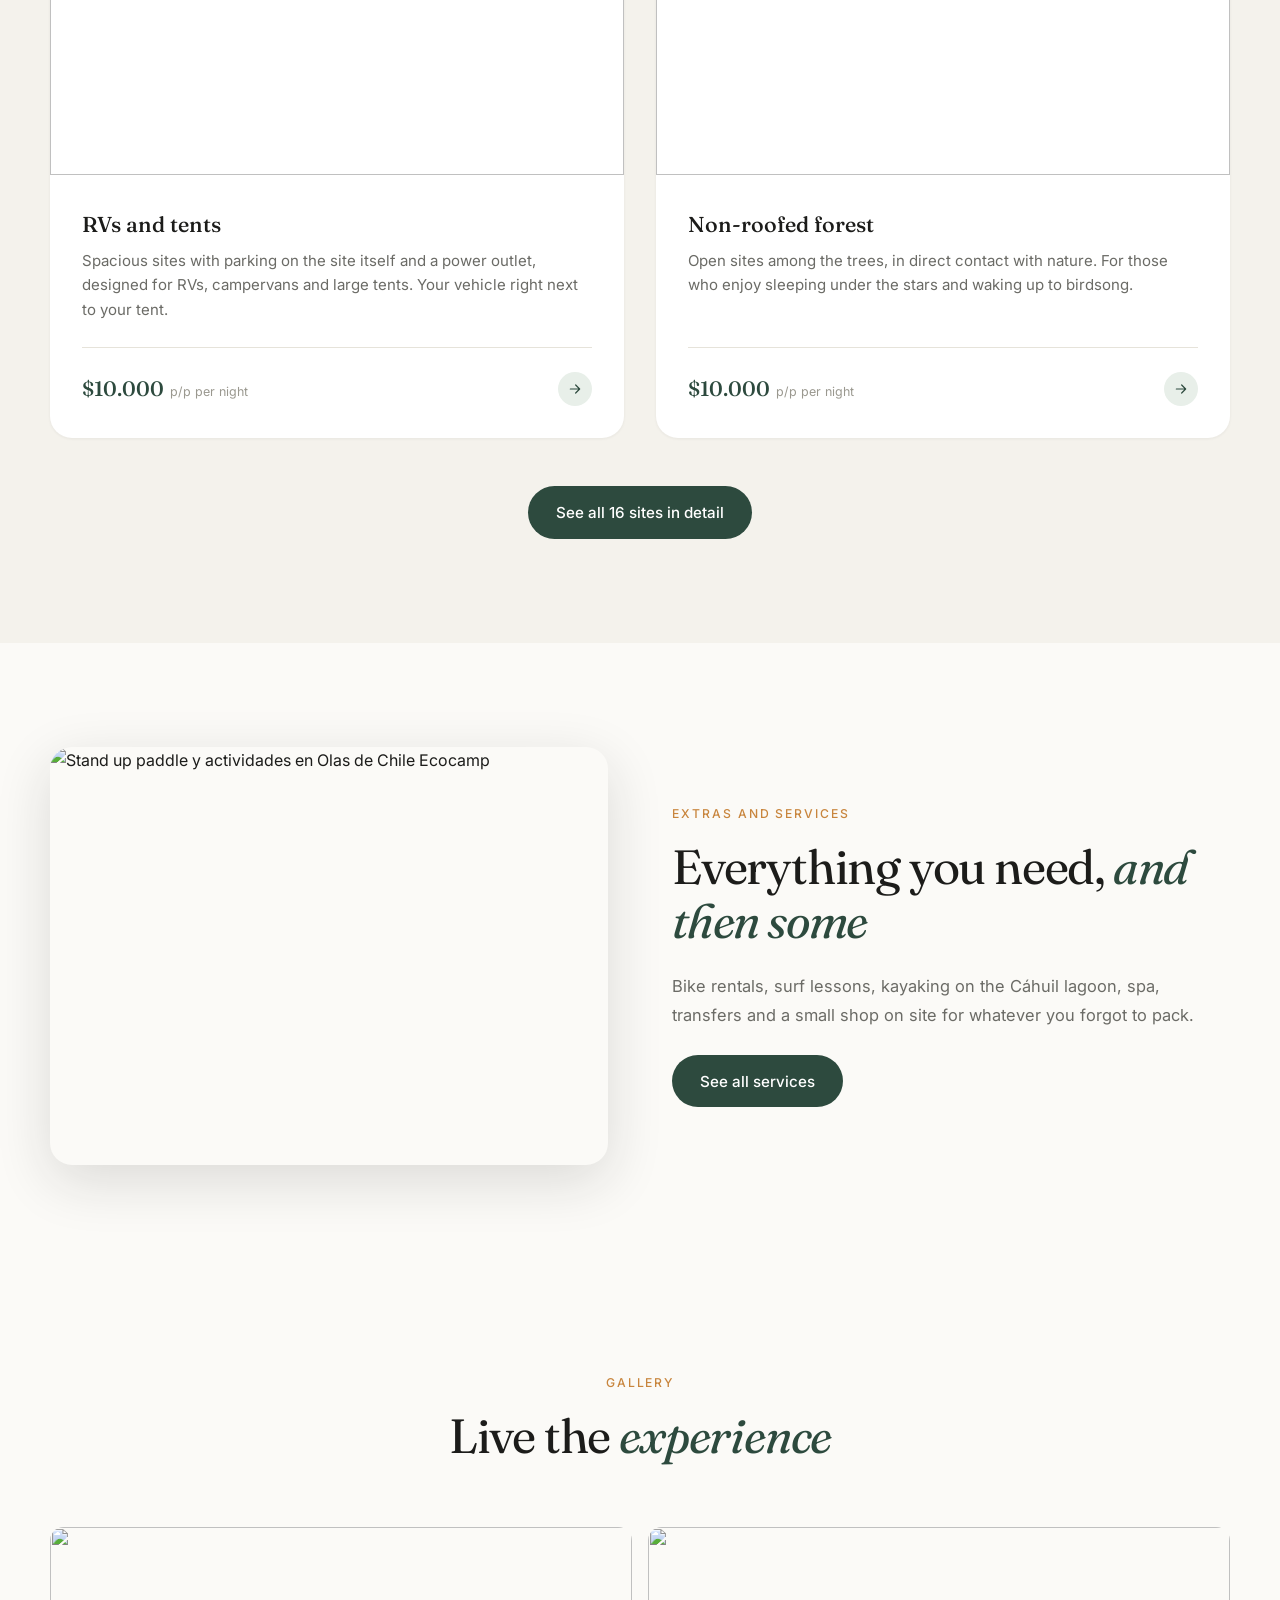
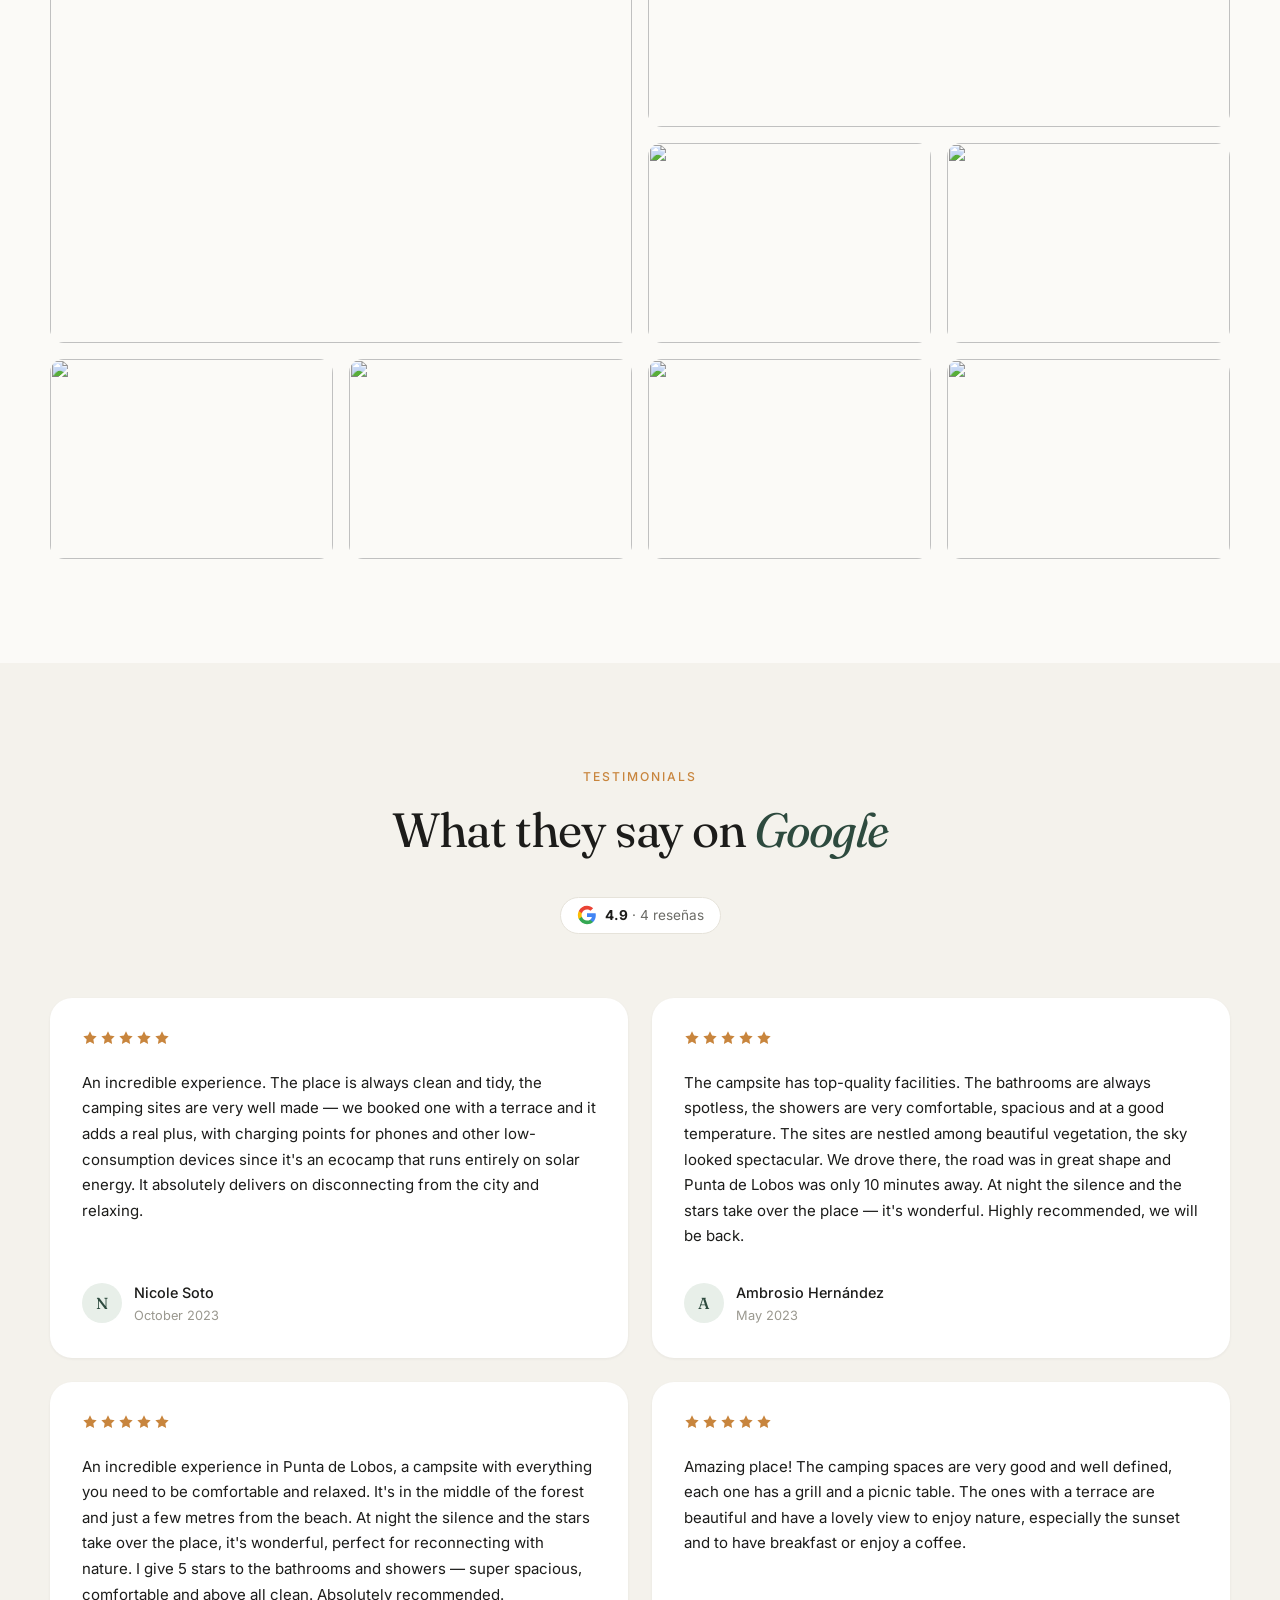
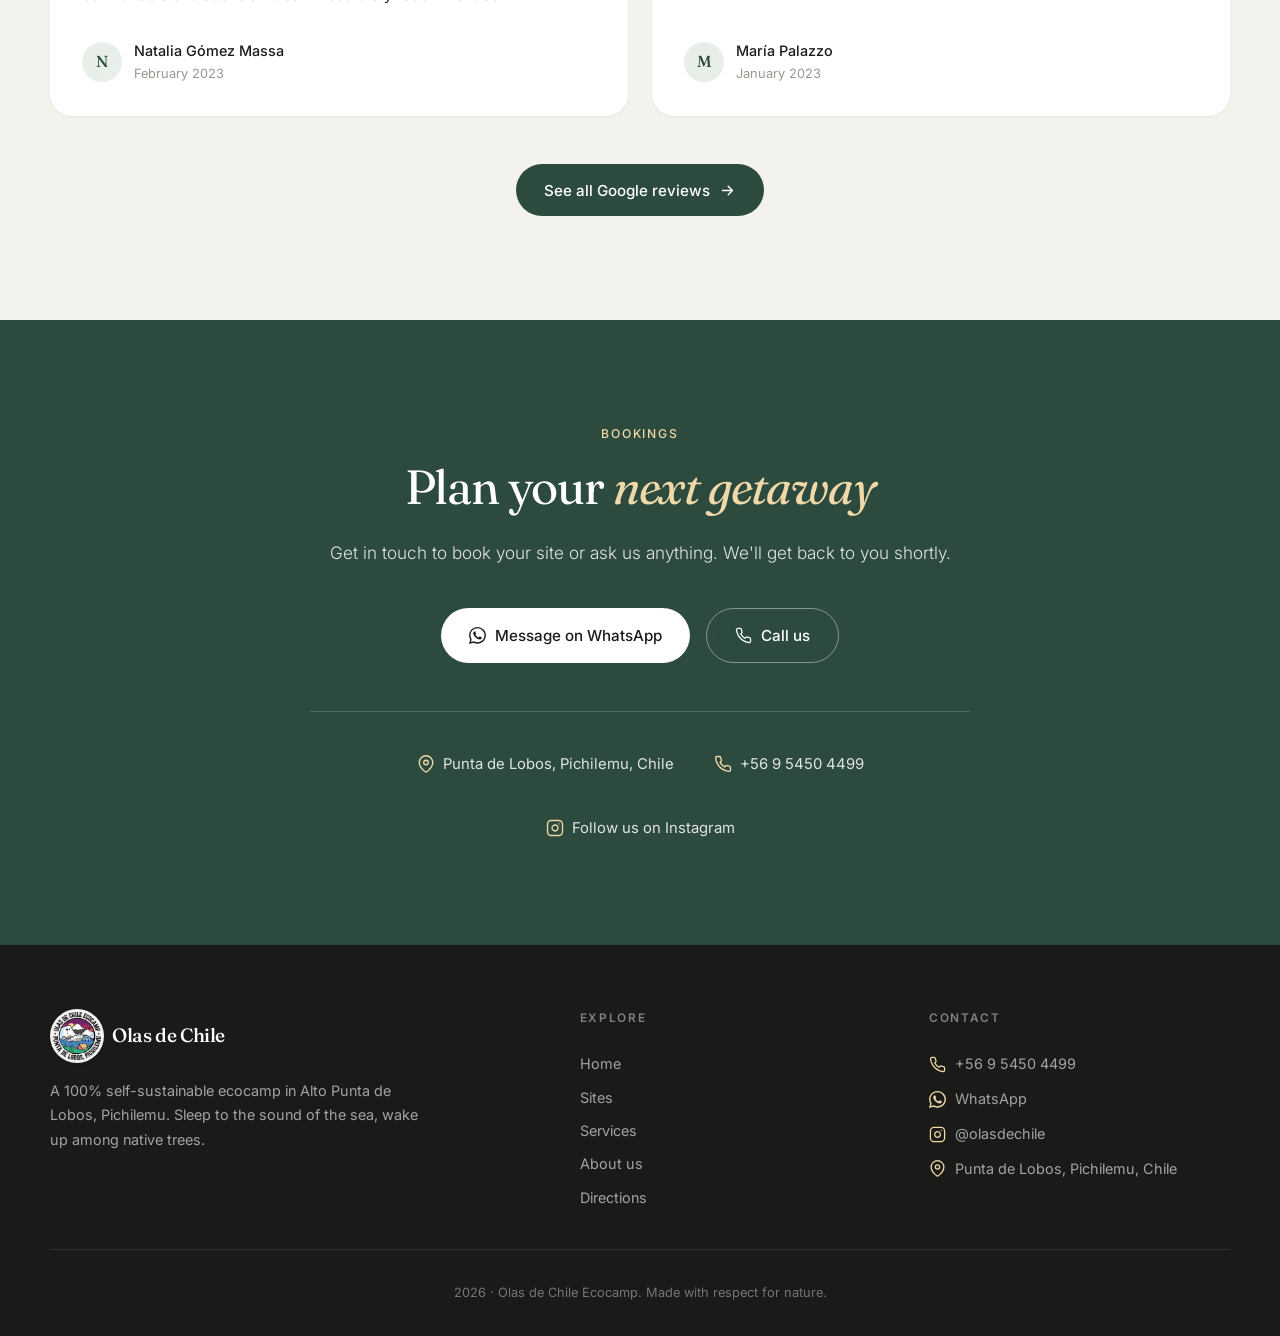
==== commit d5b989a3: "Hero: slideshow JS avec flèches, dots et auto-play + fix couleur WhatsApp footer" ====
--- a/index.html
+++ b/index.html
@@ -77,13 +77,20 @@
       <!-- HERO -->
       <section class="hero" id="hero">
         <div class="hero-bg">
-          <div class="hero-slides">
-            <div class="hero-slide active"><img src="https://static.wixstatic.com/media/d23542_9499eee315484ff78a5f3e06c20b9eb6~mv2.jpg/v1/fill/w_1800,h_1200,al_c,q_85,enc_avif,quality_auto/h1.jpg" alt="Vista panorámica de Olas de Chile Ecocamp" /></div>
-            <div class="hero-slide"><img src="https://static.wixstatic.com/media/d23542_e9f635844db84be79685ba75f5399fa1~mv2.jpg/v1/fill/w_1800,h_1200,al_c,q_85,enc_avif,quality_auto/h2.jpg" alt="Sitios de camping entre los árboles" loading="lazy" /></div>
-            <div class="hero-slide"><img src="https://static.wixstatic.com/media/d23542_9855a40635fa4be48c6cbeaa6e6af9bc~mv2.jpg/v1/fill/w_1800,h_1200,al_c,q_85,enc_avif,quality_auto/h3.jpg" alt="Atardecer en el ecocamp" loading="lazy" /></div>
-            <div class="hero-slide"><img src="https://static.wixstatic.com/media/d23542_9371199d588e4b18af4476bf680ae36a~mv2.jpg/v1/fill/w_1800,h_1200,al_c,q_85,enc_avif,quality_auto/h4.jpg" alt="Senderos del ecocamp" loading="lazy" /></div>
-            <div class="hero-slide"><img src="https://static.wixstatic.com/media/d23542_7c74444f0e554cb0be310a12ab44eb03~mv2.jpg/v1/fill/w_1800,h_1200,al_c,q_85,enc_avif,quality_auto/h5.jpg" alt="Bosque nativo en Olas de Chile" loading="lazy" /></div>
-          </div>
+          <div class="hero-slides" id="heroSlides">
+            <div class="hero-slide active"><img src="https://static.wixstatic.com/media/d23542_9499eee315484ff78a5f3e06c20b9eb6~mv2.jpg/v1/fill/w_1800,h_1200,al_c,q_85,enc_avif,quality_auto/h1.jpg" alt="Vista panorámica del ecocamp" /></div>
+            <div class="hero-slide"><img src="https://static.wixstatic.com/media/d23542_e9f635844db84be79685ba75f5399fa1~mv2.jpg/v1/fill/w_1800,h_1200,al_c,q_85,enc_avif,quality_auto/h2.jpg" alt="Sitios de camping entre árboles nativos" loading="lazy" /></div>
+            <div class="hero-slide"><img src="https://static.wixstatic.com/media/d23542_0890dc8045e0412bafccdac1443e4e88~mv2.jpg/v1/fill/w_1800,h_1200,al_c,q_85,enc_avif,quality_auto/h3.jpg" alt="Atardecer en Olas de Chile Ecocamp" loading="lazy" /></div>
+            <div class="hero-slide"><img src="https://static.wixstatic.com/media/d23542_7c74444f0e554cb0be310a12ab44eb03~mv2.jpg/v1/fill/w_1800,h_1200,al_c,q_85,enc_avif,quality_auto/h4.jpg" alt="Bosque nativo del ecocamp" loading="lazy" /></div>
+            <div class="hero-slide"><img src="https://static.wixstatic.com/media/d23542_9371199d588e4b18af4476bf680ae36a~mv2.jpg/v1/fill/w_1800,h_1200,al_c,q_85,enc_avif,quality_auto/h5.jpg" alt="Senderos entre los árboles" loading="lazy" /></div>
+          </div>
+          <button class="hero-arrow hero-prev" id="heroPrev" aria-label="Anterior">
+            <svg viewBox="0 0 24 24" fill="none" stroke="currentColor" stroke-width="2"><path d="M15 4l-8 8 8 8"/></svg>
+          </button>
+          <button class="hero-arrow hero-next" id="heroNext" aria-label="Siguiente">
+            <svg viewBox="0 0 24 24" fill="none" stroke="currentColor" stroke-width="2"><path d="M9 4l8 8-8 8"/></svg>
+          </button>
+          <div class="hero-dots" id="heroDots"></div>
         </div>
         <div class="hero-overlay"></div>
         <div class="hero-content">
--- a/style.css
+++ b/style.css
@@ -179,20 +179,36 @@
 .hero-slides { position: absolute; inset: 0; }
 .hero-slide {
   position: absolute; inset: 0; opacity: 0;
-  animation: heroFade 25s ease-in-out infinite;
-}
-.hero-slide:nth-child(1) { animation-delay: 0s; }
-.hero-slide:nth-child(2) { animation-delay: 5s; }
-.hero-slide:nth-child(3) { animation-delay: 10s; }
-.hero-slide:nth-child(4) { animation-delay: 15s; }
-.hero-slide:nth-child(5) { animation-delay: 20s; }
+  transition: opacity 1.2s ease-in-out;
+}
+.hero-slide.active { opacity: 1; z-index: 1; }
 .hero-slide img { width: 100%; height: 100%; object-fit: cover; }
 
-@keyframes heroFade {
-  0%, 16% { opacity: 1; }
-  20%, 96% { opacity: 0; }
-  100% { opacity: 1; }
-}
+.hero-arrow {
+  position: absolute; z-index: 3; top: 50%; transform: translateY(-50%);
+  width: 44px; height: 44px; border-radius: 50%; display: grid; place-items: center;
+  background: rgba(255,255,255,0.15); color: #fff;
+  backdrop-filter: blur(6px); -webkit-backdrop-filter: blur(6px);
+  border: 1px solid rgba(255,255,255,0.25);
+  transition: background 0.3s ease, transform 0.3s ease;
+  cursor: pointer;
+}
+.hero-arrow svg { width: 20px; height: 20px; }
+.hero-arrow:hover { background: rgba(255,255,255,0.28); transform: translateY(-50%) scale(1.08); }
+.hero-prev { left: 1rem; }
+.hero-next { right: 1rem; }
+
+.hero-dots {
+  position: absolute; z-index: 3; bottom: var(--s6); left: 50%; transform: translateX(-50%);
+  display: flex; gap: 0.6rem;
+}
+.hero-dot {
+  width: 8px; height: 8px; border-radius: 50%; border: 1.5px solid rgba(255,255,255,0.6);
+  background: transparent; cursor: pointer;
+  transition: background 0.3s ease, border-color 0.3s ease, transform 0.3s ease;
+  padding: 0;
+}
+.hero-dot.active { background: #fff; border-color: #fff; transform: scale(1.3); }
 .hero-overlay {
   position: absolute; inset: 0;
   background: linear-gradient(180deg, rgba(28,28,26,.45) 0%, rgba(28,28,26,.22) 42%, rgba(28,28,26,.62) 100%);
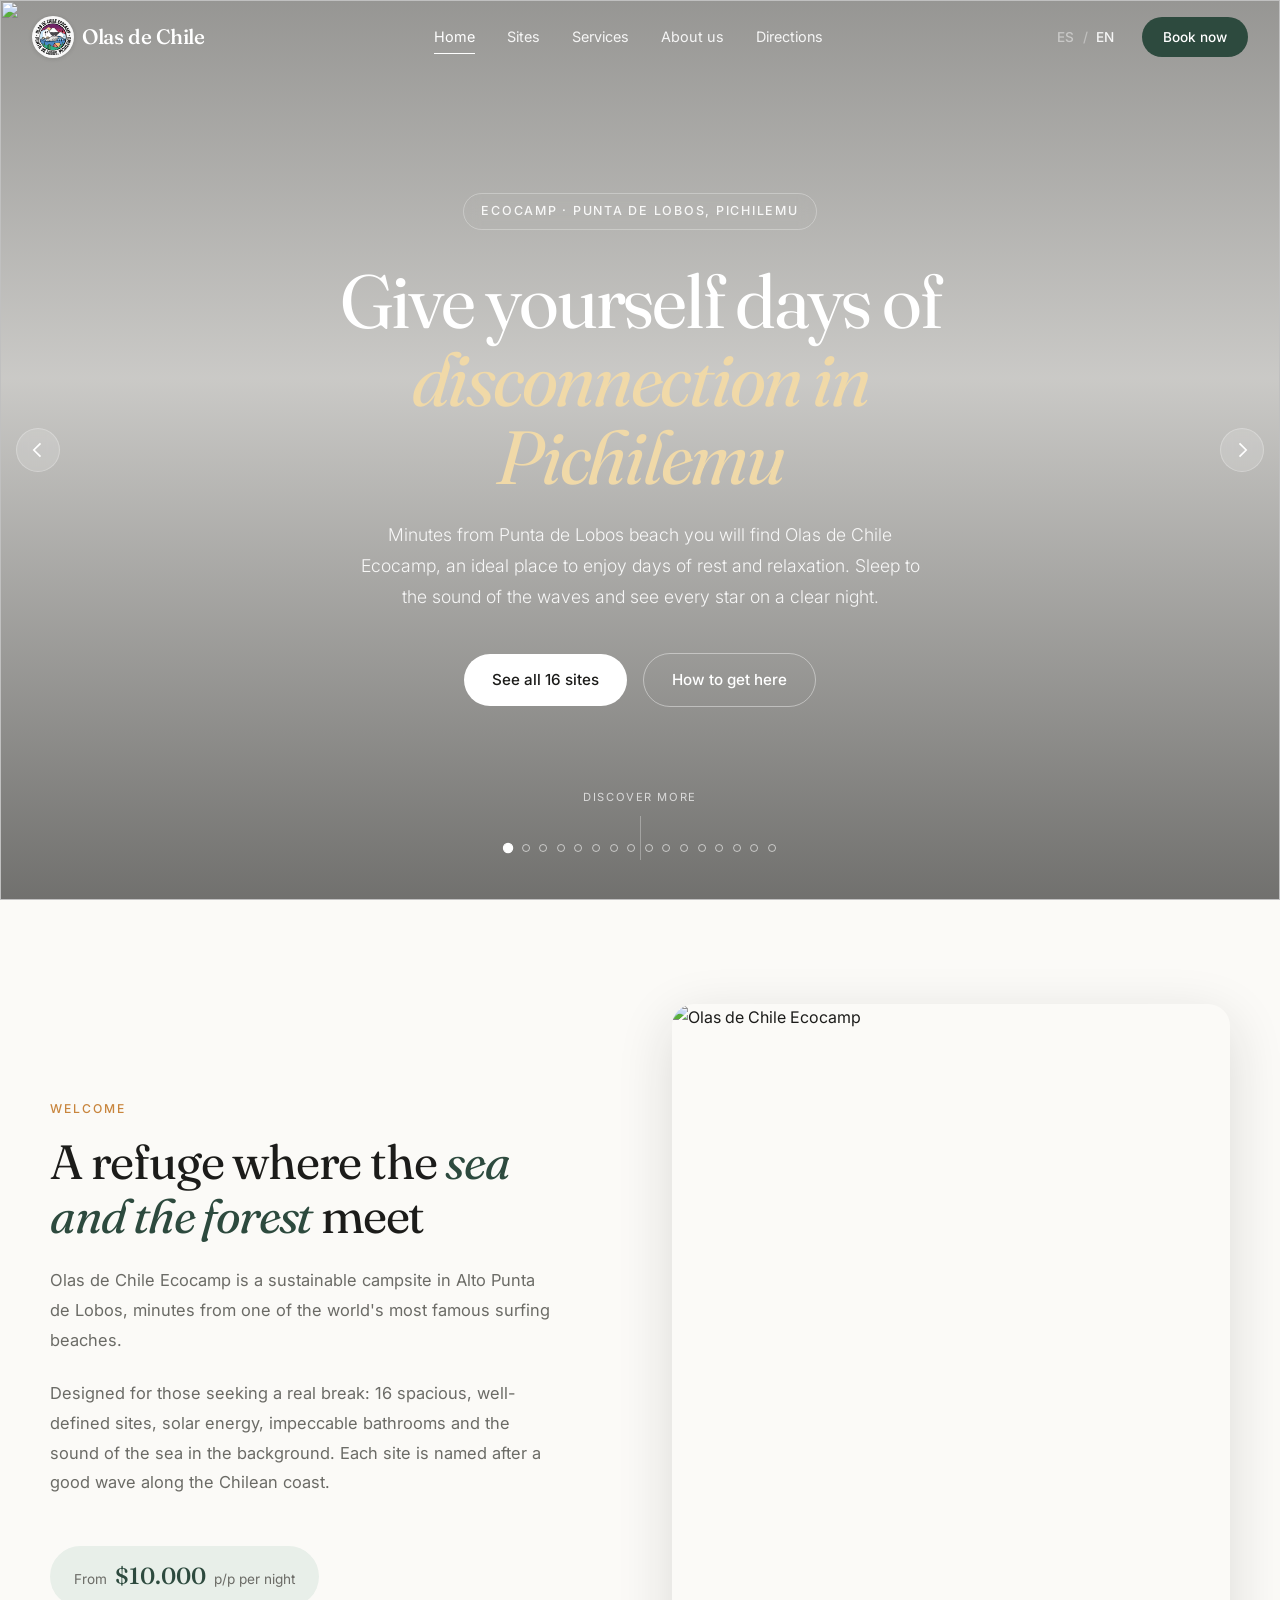
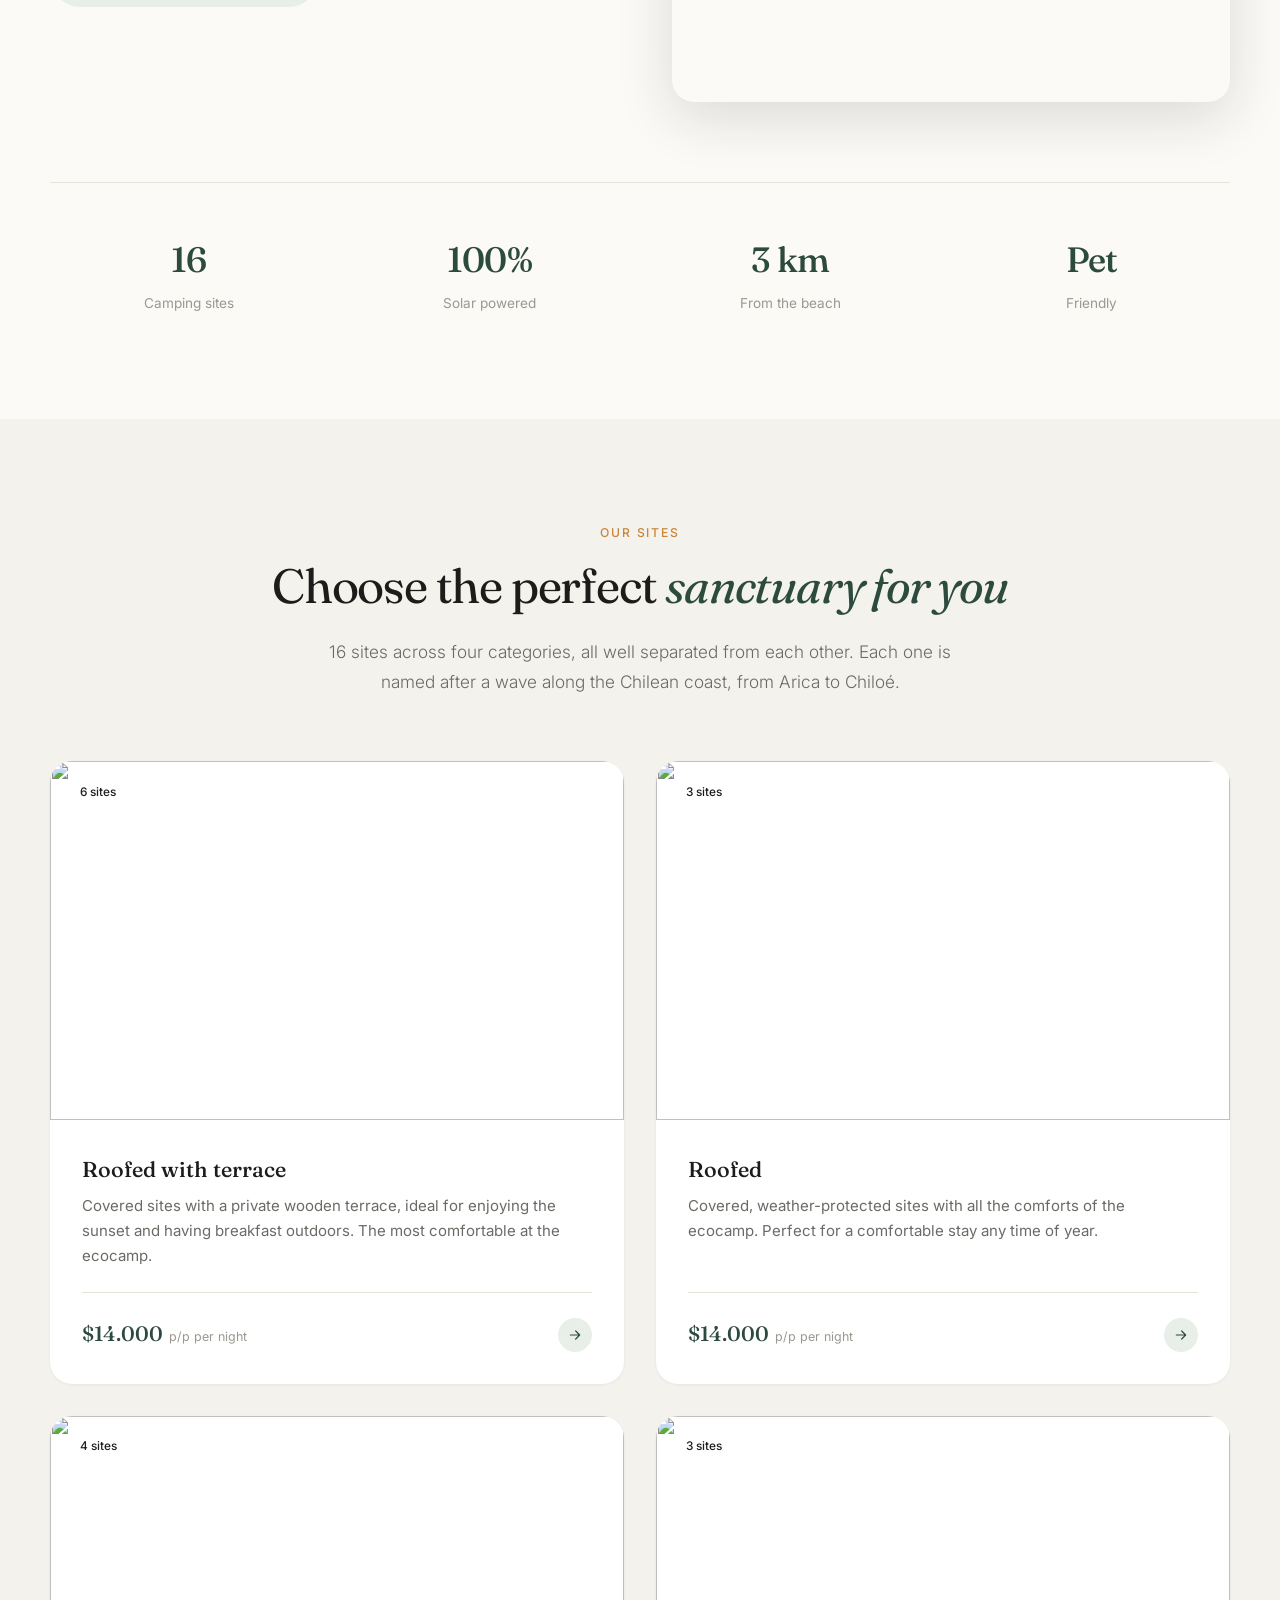
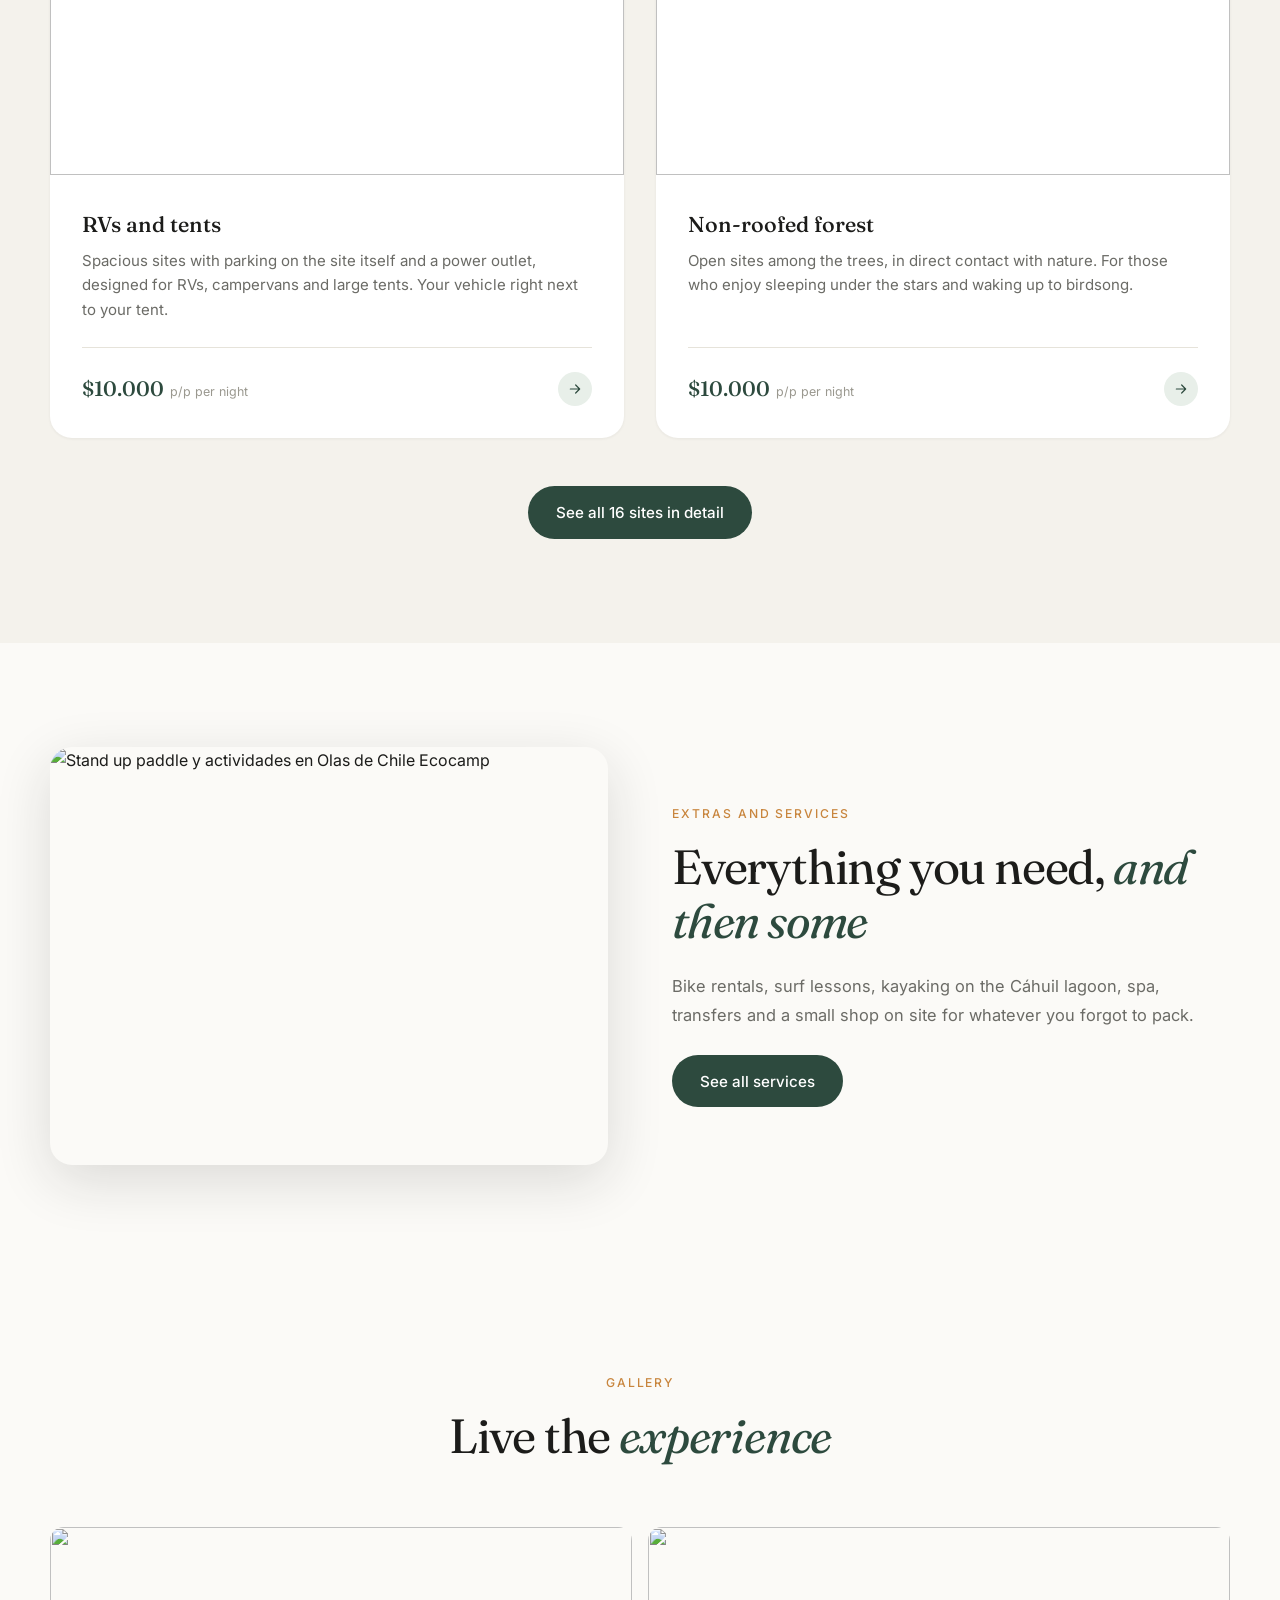
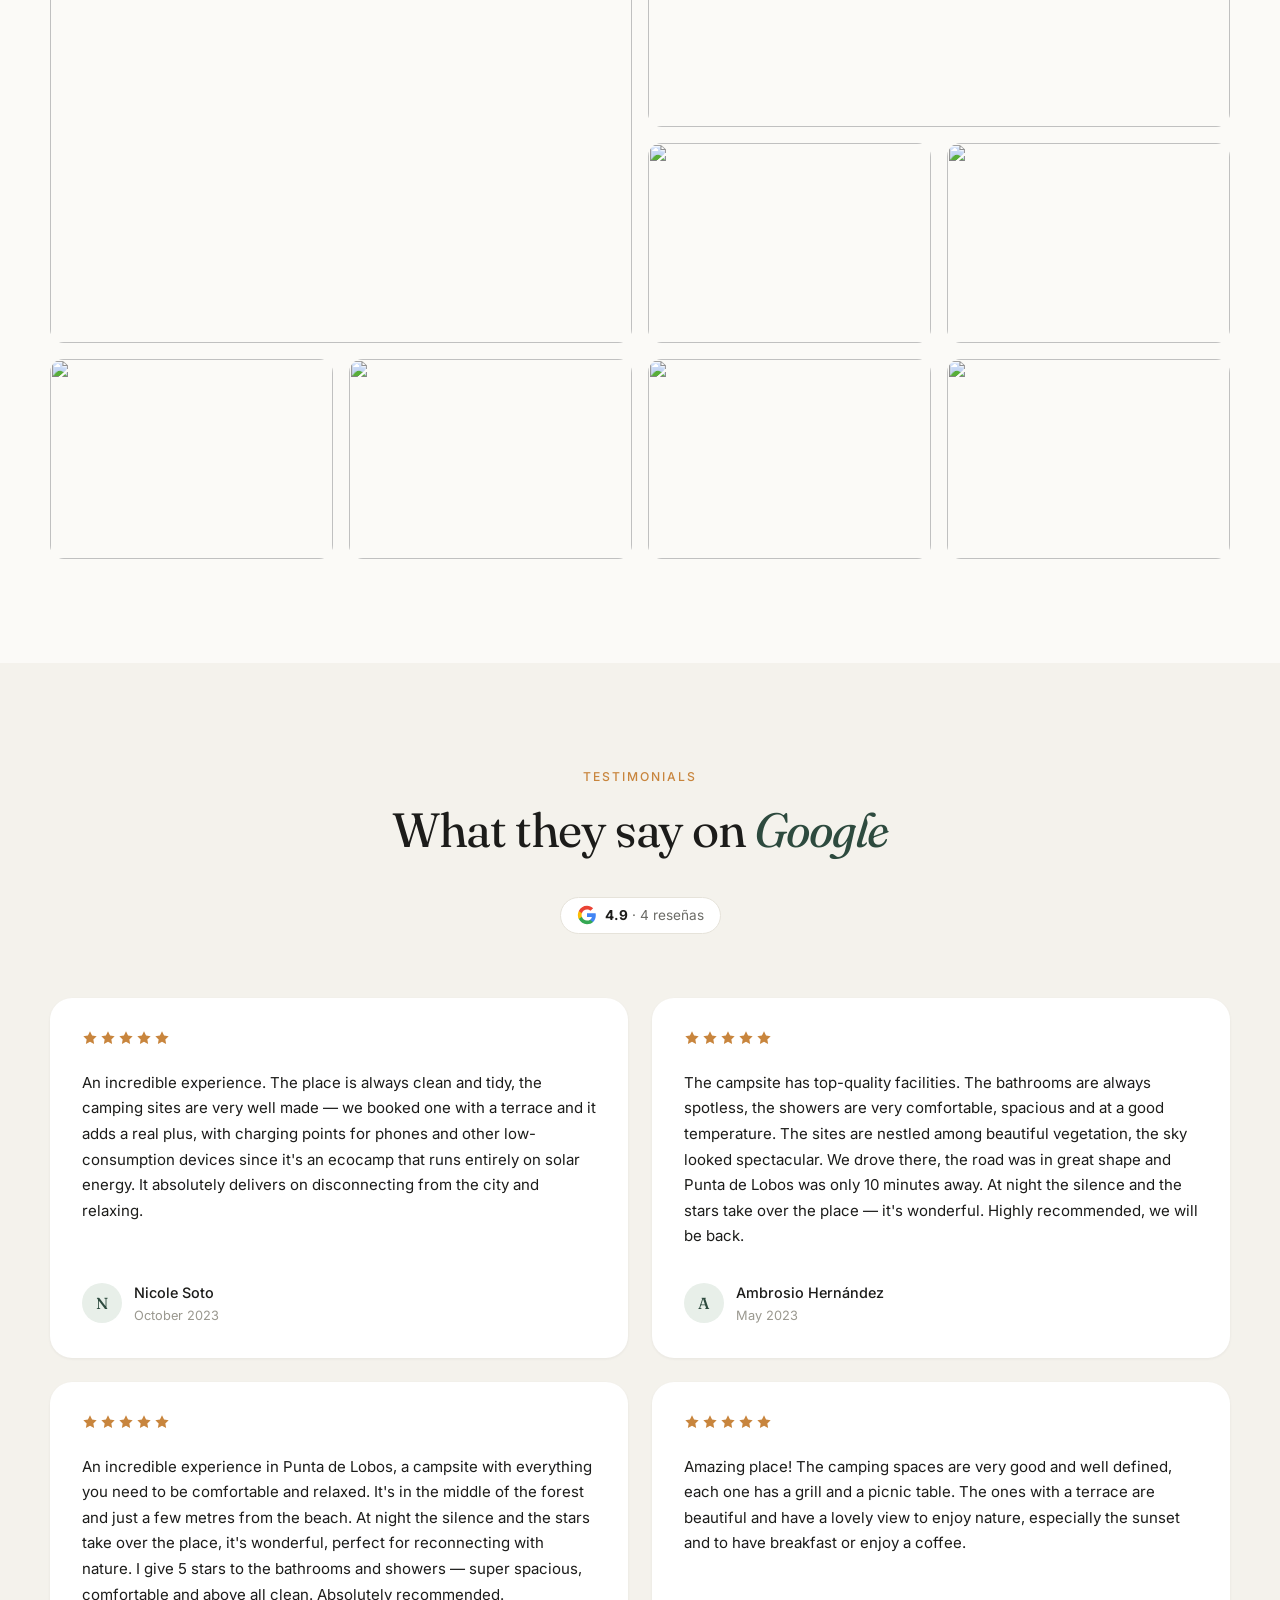
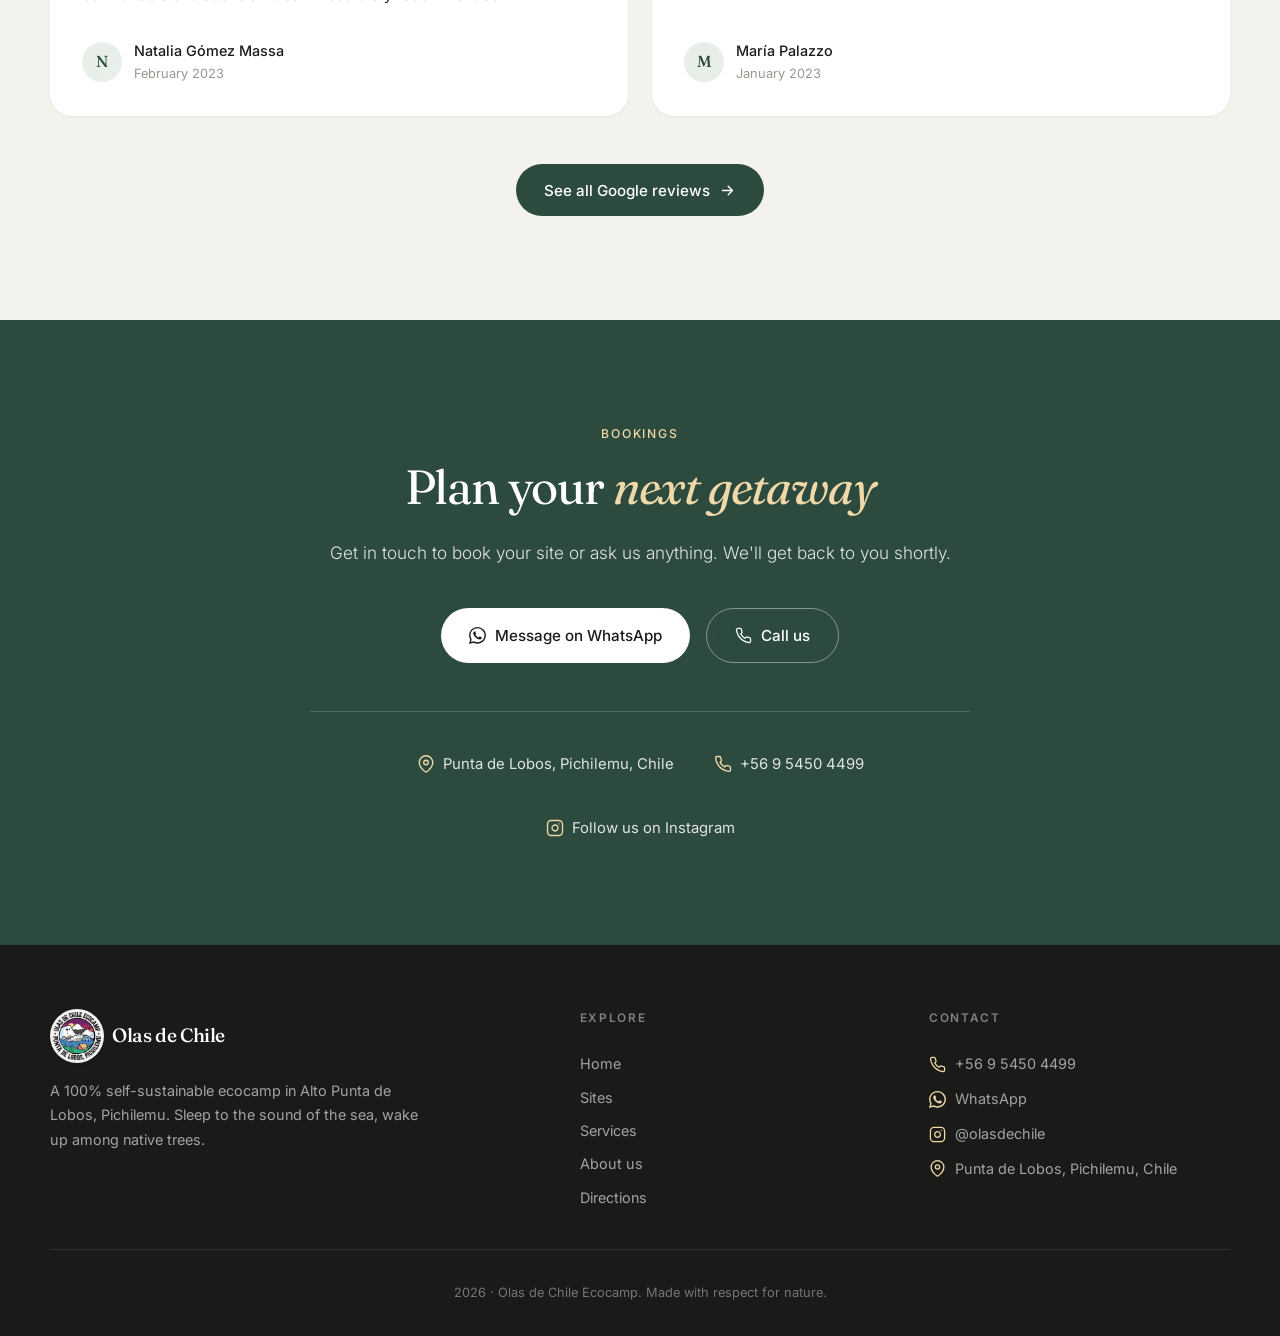
==== commit 355d5d20: "Coordonnées GPS corrigées + hero 16 photos dynamiques - Coordonnées précises via Nominatim: -34.4377" ====
--- a/index.html
+++ b/index.html
@@ -44,8 +44,8 @@
       },
       "geo": {
         "@type": "GeoCoordinates",
-        "latitude": -34.4135,
-        "longitude": -72.0385
+        "latitude": -34.4377,
+        "longitude": -72.0217
       },
       "priceRange": "CLP 10000 - 14000",
       "amenityFeature": [
@@ -77,13 +77,7 @@
       <!-- HERO -->
       <section class="hero" id="hero">
         <div class="hero-bg">
-          <div class="hero-slides" id="heroSlides">
-            <div class="hero-slide active"><img src="https://static.wixstatic.com/media/d23542_9499eee315484ff78a5f3e06c20b9eb6~mv2.jpg/v1/fill/w_1800,h_1200,al_c,q_85,enc_avif,quality_auto/h1.jpg" alt="Vista panorámica del ecocamp" /></div>
-            <div class="hero-slide"><img src="https://static.wixstatic.com/media/d23542_e9f635844db84be79685ba75f5399fa1~mv2.jpg/v1/fill/w_1800,h_1200,al_c,q_85,enc_avif,quality_auto/h2.jpg" alt="Sitios de camping entre árboles nativos" loading="lazy" /></div>
-            <div class="hero-slide"><img src="https://static.wixstatic.com/media/d23542_0890dc8045e0412bafccdac1443e4e88~mv2.jpg/v1/fill/w_1800,h_1200,al_c,q_85,enc_avif,quality_auto/h3.jpg" alt="Atardecer en Olas de Chile Ecocamp" loading="lazy" /></div>
-            <div class="hero-slide"><img src="https://static.wixstatic.com/media/d23542_7c74444f0e554cb0be310a12ab44eb03~mv2.jpg/v1/fill/w_1800,h_1200,al_c,q_85,enc_avif,quality_auto/h4.jpg" alt="Bosque nativo del ecocamp" loading="lazy" /></div>
-            <div class="hero-slide"><img src="https://static.wixstatic.com/media/d23542_9371199d588e4b18af4476bf680ae36a~mv2.jpg/v1/fill/w_1800,h_1200,al_c,q_85,enc_avif,quality_auto/h5.jpg" alt="Senderos entre los árboles" loading="lazy" /></div>
-          </div>
+          <div class="hero-slides" id="heroSlides"></div>
           <button class="hero-arrow hero-prev" id="heroPrev" aria-label="Anterior">
             <svg viewBox="0 0 24 24" fill="none" stroke="currentColor" stroke-width="2"><path d="M15 4l-8 8 8 8"/></svg>
           </button>
--- a/style.css
+++ b/style.css
@@ -560,9 +560,20 @@
 
 .map {
   border-radius: var(--r-lg); overflow: hidden; box-shadow: var(--sh-md);
-  aspect-ratio: 1/1; background: var(--surface-alt);
-}
-.map iframe { width: 100%; height: 100%; border: 0; filter: grayscale(0.15) contrast(0.96); }
+  aspect-ratio: 1/1; background: var(--surface-alt); display: flex; flex-direction: column;
+}
+.map iframe { width: 100%; flex: 1; border: 0; filter: grayscale(0.15) contrast(0.96); }
+.map-links {
+  display: flex; gap: 0.4rem; padding: var(--s2);
+  background: var(--surface); border-top: 1px solid var(--border);
+}
+.map-link {
+  flex: 1; text-align: center; padding: 0.4rem 0.6rem;
+  font-size: 0.78rem; font-weight: 500; border-radius: var(--r-sm);
+  background: var(--surface-alt); color: var(--muted);
+  transition: background 0.2s var(--ease), color 0.2s var(--ease);
+}
+.map-link:hover { background: var(--primary); color: #fff; }
 
 .rules-grid { display: grid; grid-template-columns: repeat(3, 1fr); gap: var(--s3); }
 .rule-card {
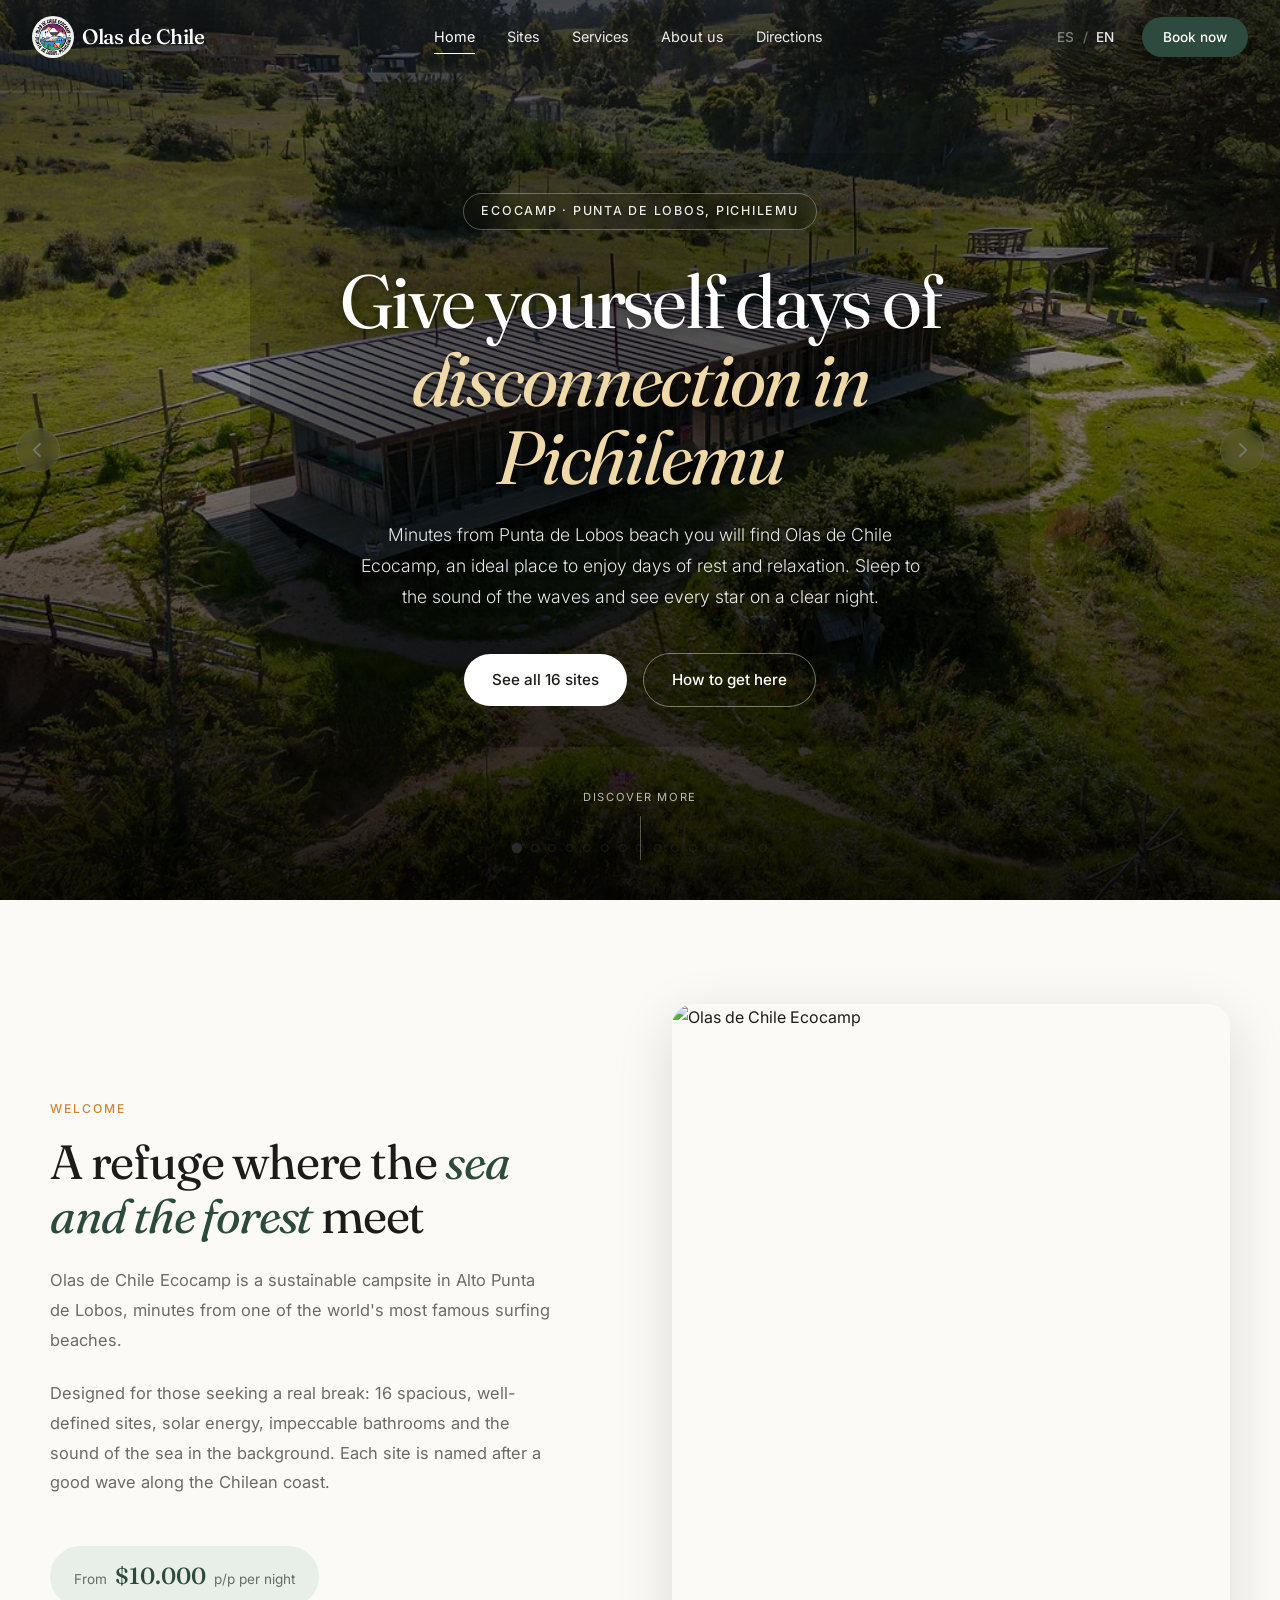
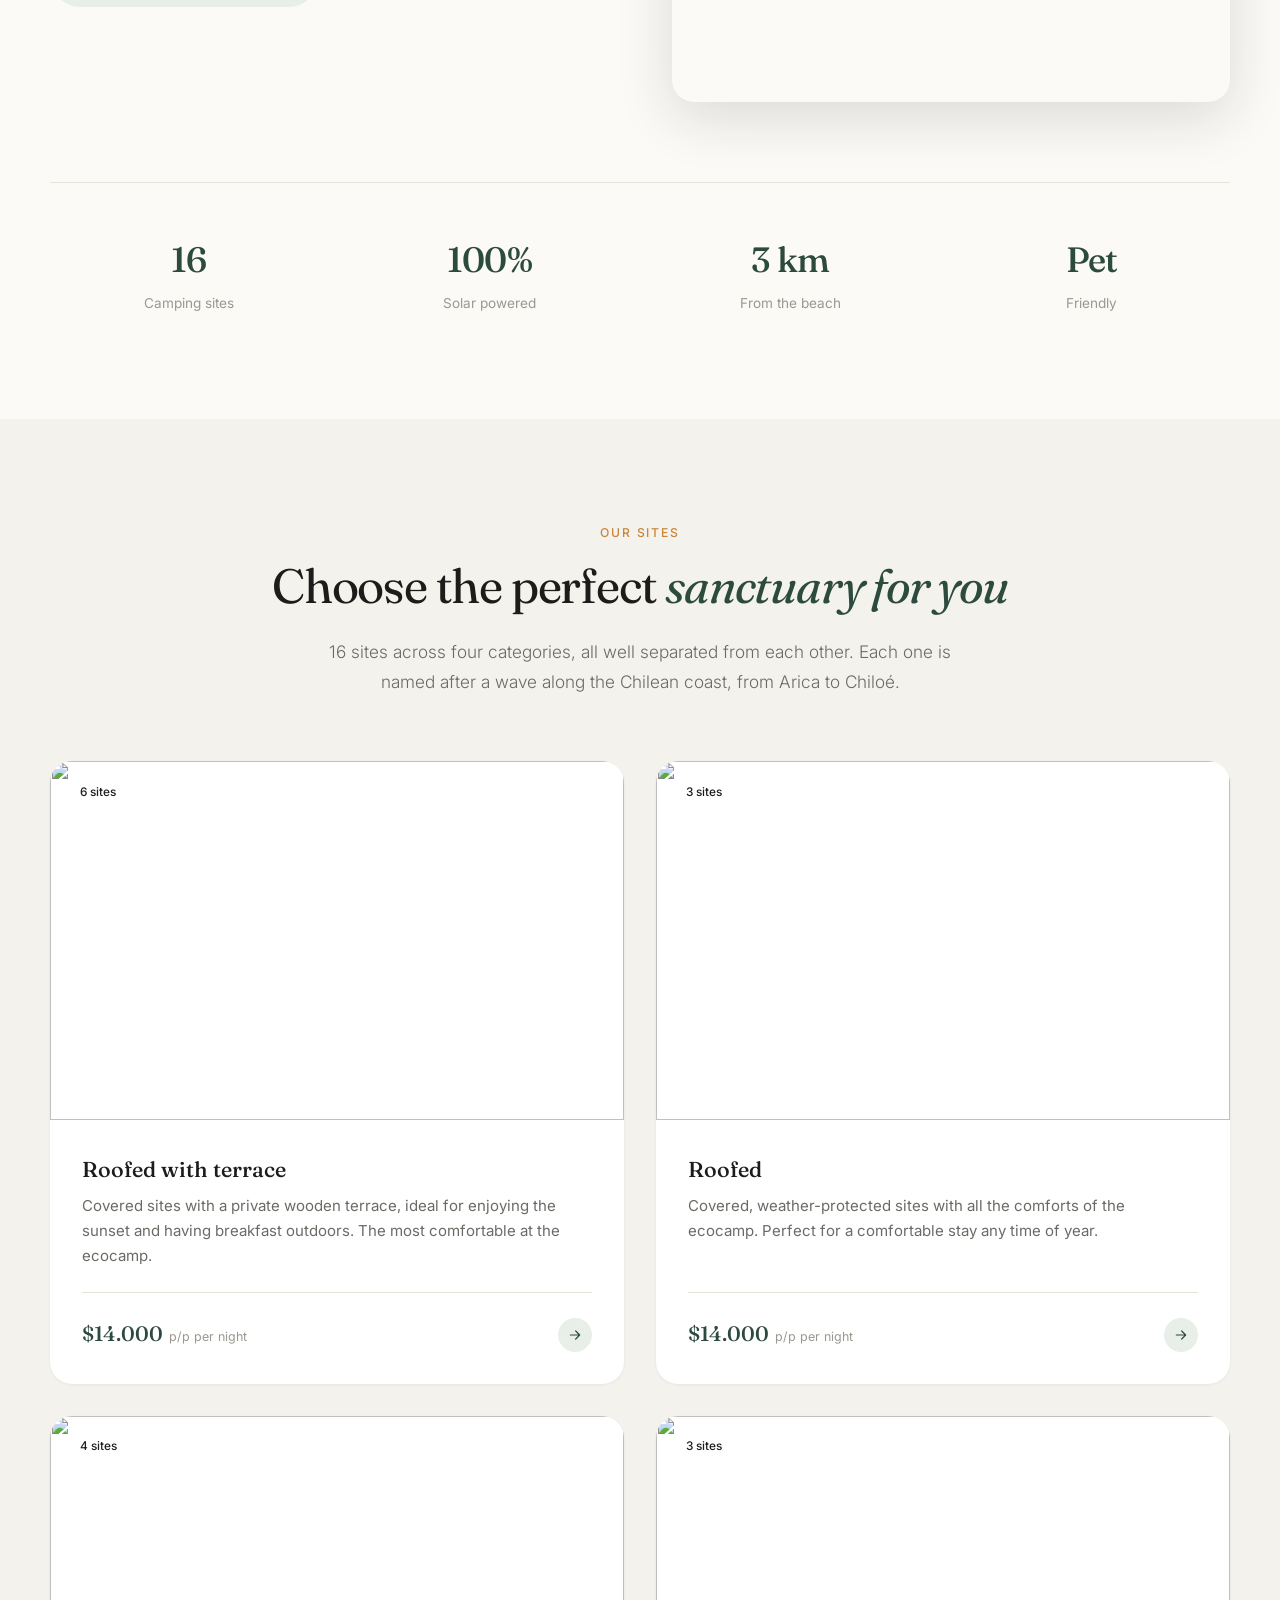
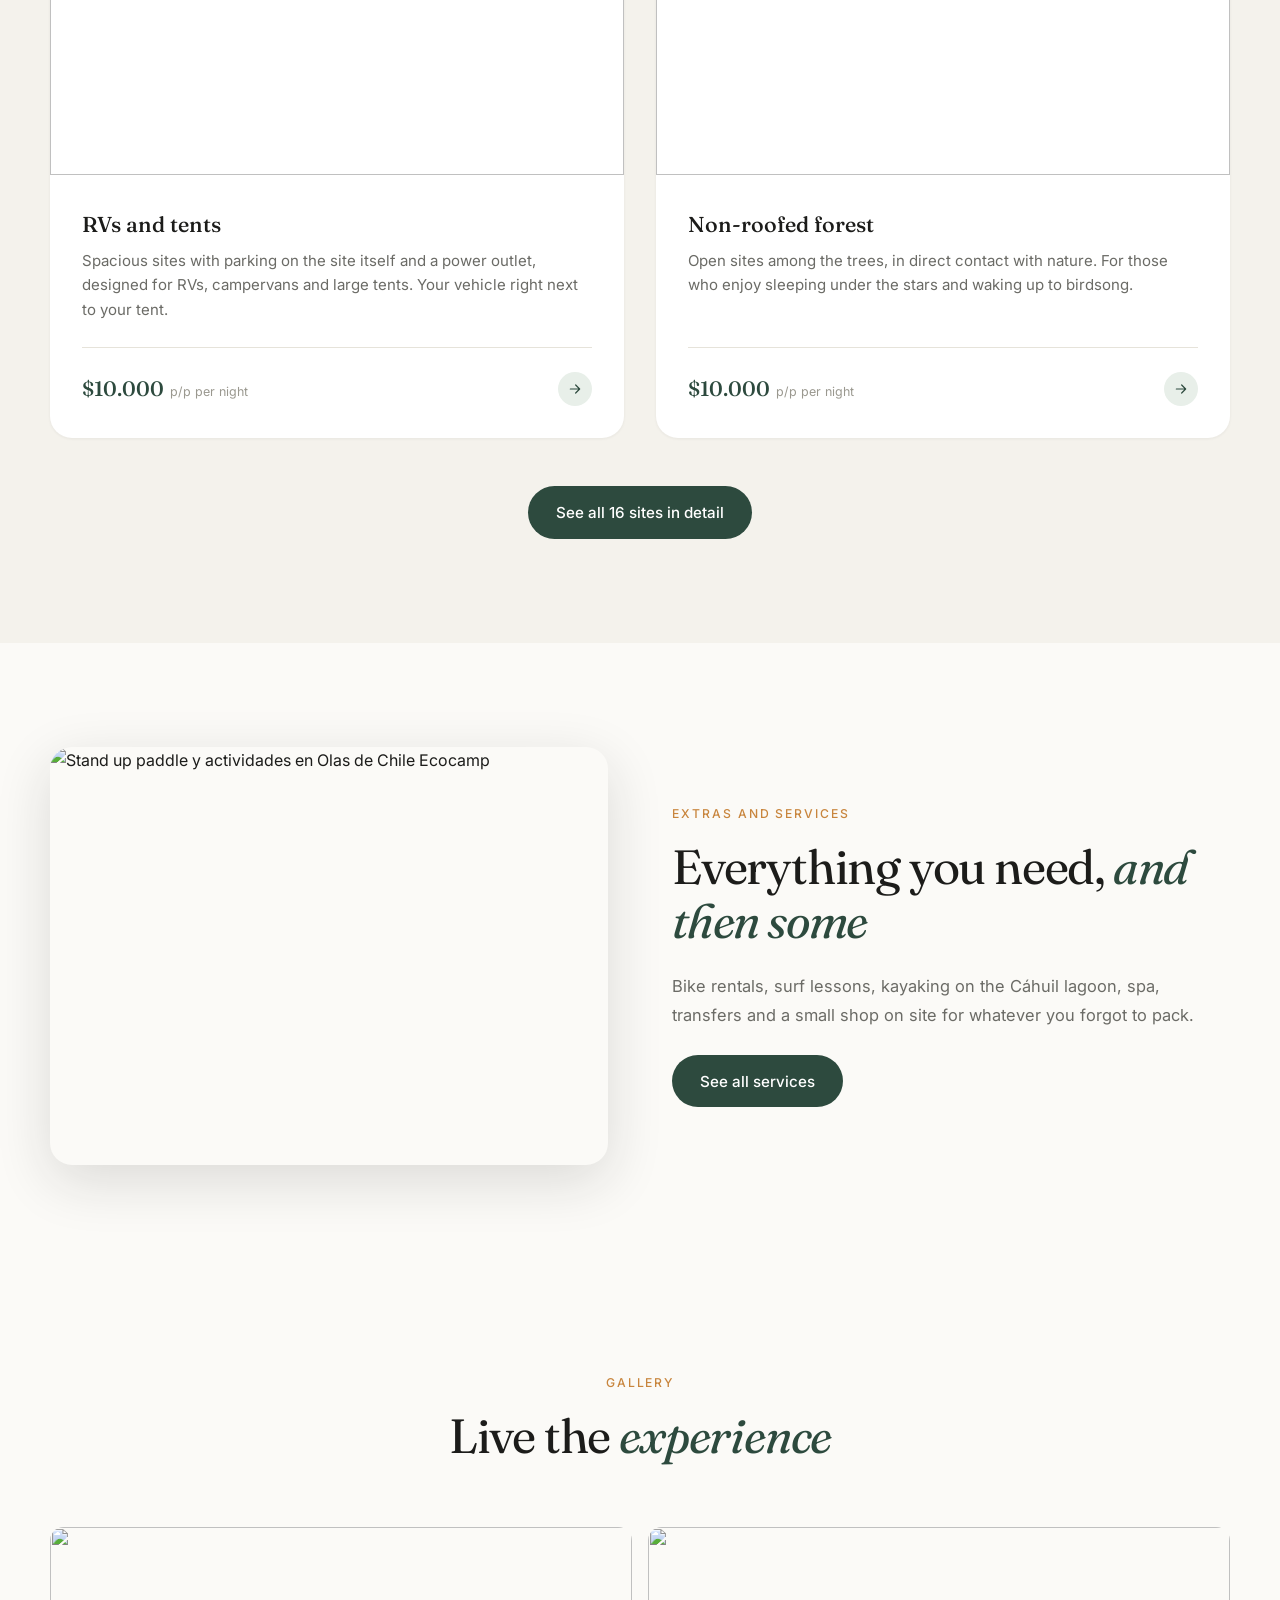
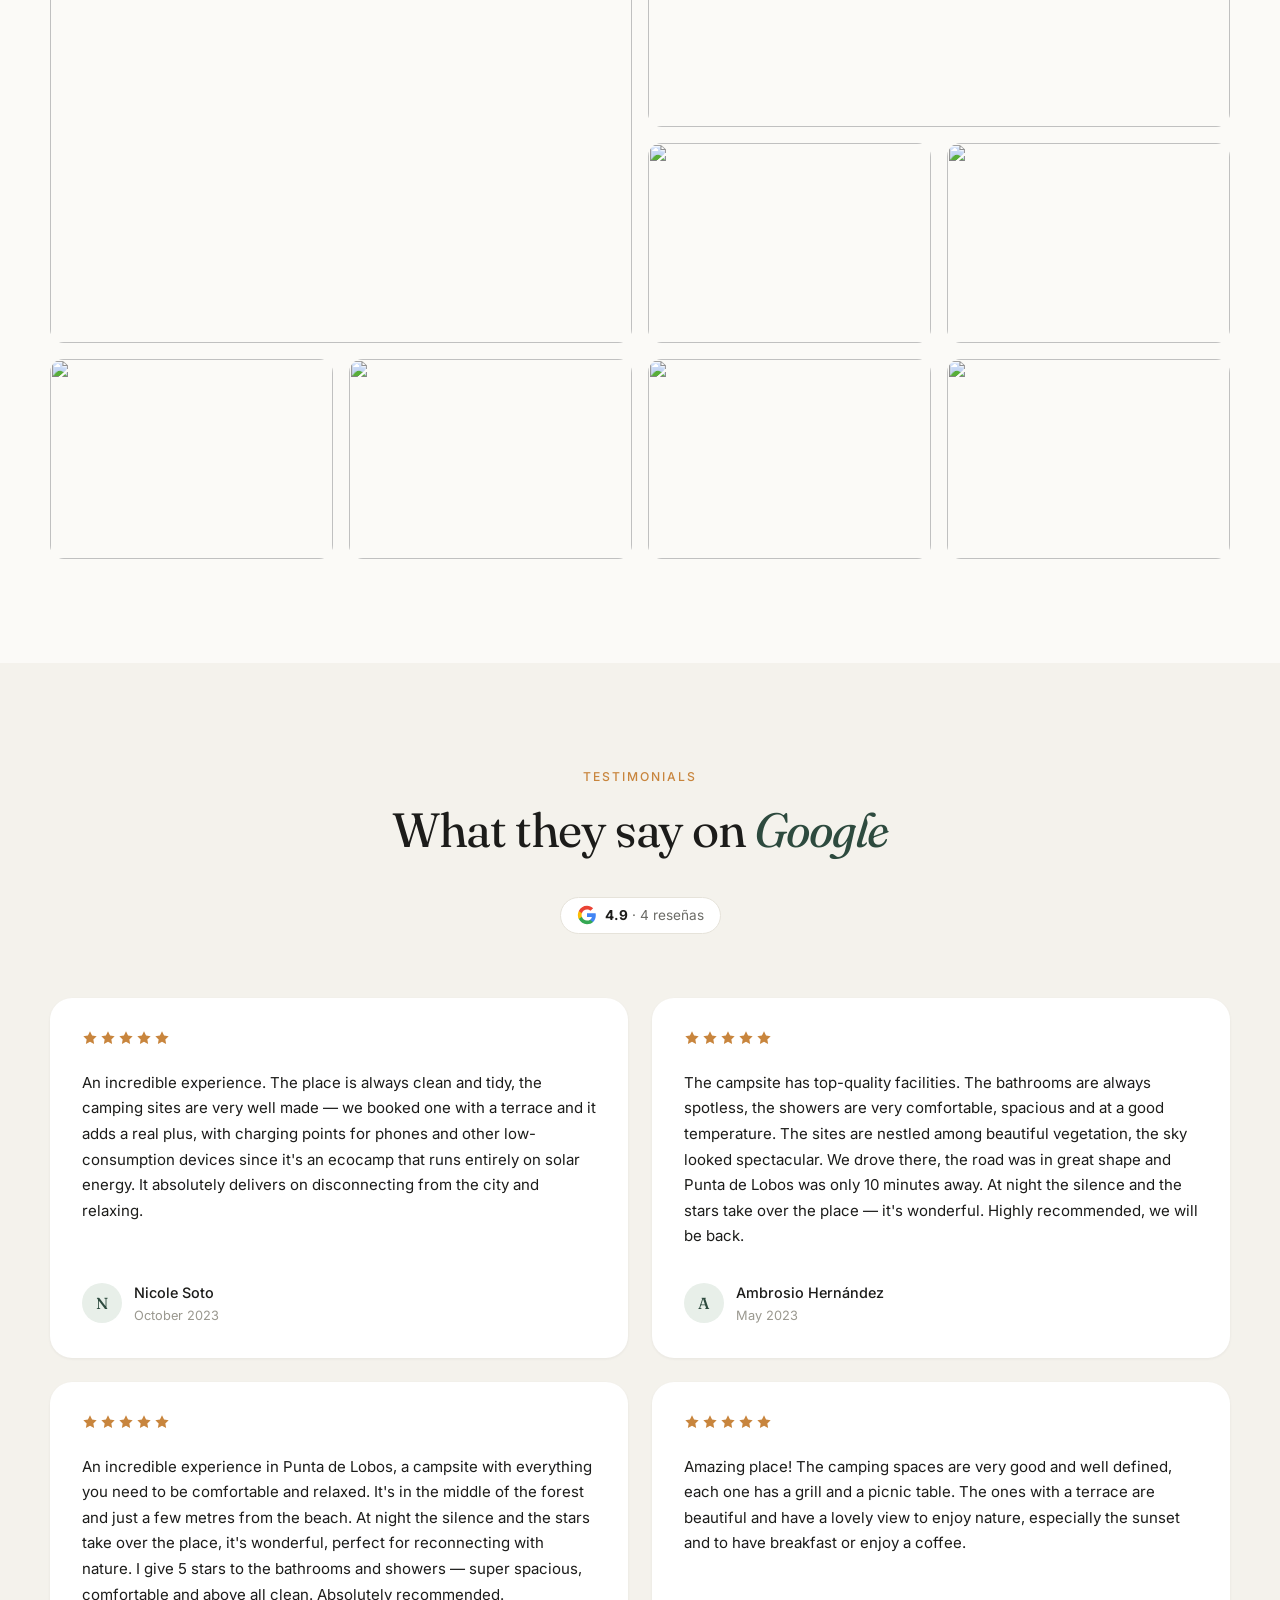
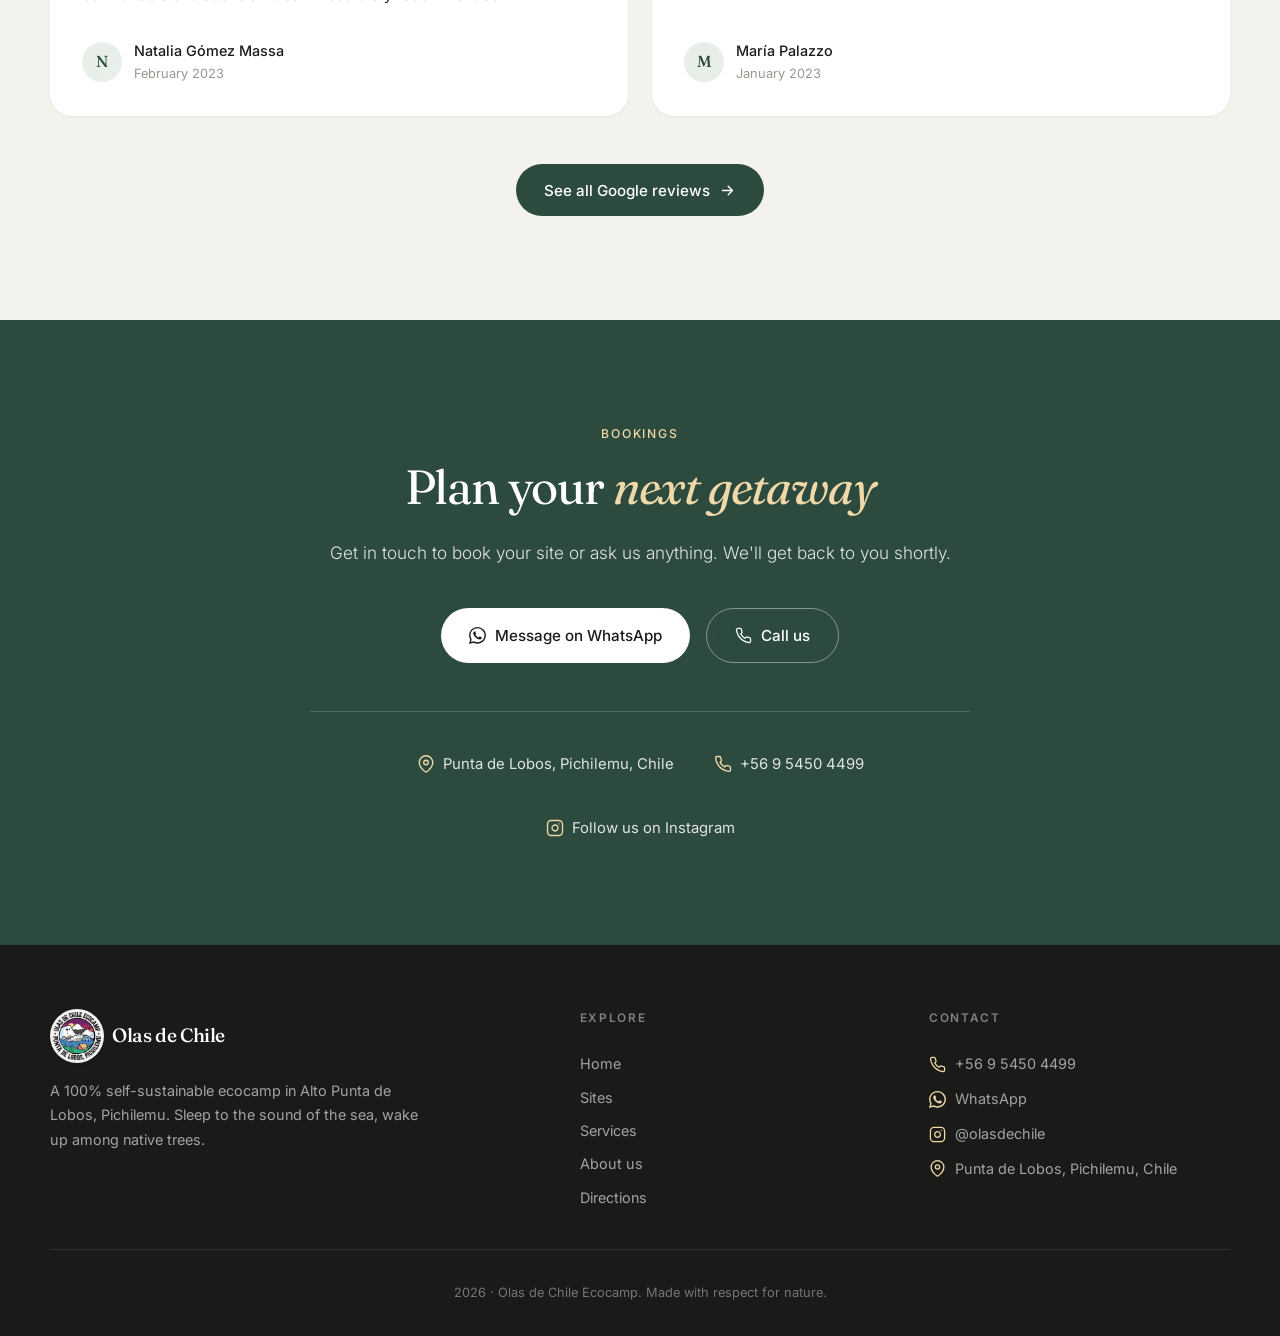
==== commit 6c59f1ad: "Solution robuste: overlay gradient + fond radial derrière le texte" ====
--- a/index.html
+++ b/index.html
@@ -88,15 +88,18 @@
         </div>
         <div class="hero-overlay"></div>
         <div class="hero-content">
-          <p class="hero-eyebrow" data-i18n="hero_eyebrow"></p>
-          <h1 class="hero-title">
-            <span data-i18n="hero_title_1"></span>
-            <em data-i18n="hero_title_2"></em>
-          </h1>
-          <p class="hero-subtitle" data-i18n="hero_subtitle"></p>
-          <div class="hero-actions">
-            <a href="sitios.html" class="btn btn-light" data-i18n="hero_cta_primary"></a>
-            <a href="indicaciones.html" class="btn btn-ghost" data-i18n="hero_cta_secondary"></a>
+          <div class="hero-content-bg"></div>
+          <div class="hero-content-inner">
+            <p class="hero-eyebrow" data-i18n="hero_eyebrow"></p>
+            <h1 class="hero-title">
+              <span data-i18n="hero_title_1"></span>
+              <em data-i18n="hero_title_2"></em>
+            </h1>
+            <p class="hero-subtitle" data-i18n="hero_subtitle"></p>
+            <div class="hero-actions">
+              <a href="sitios.html" class="btn btn-light" data-i18n="hero_cta_primary"></a>
+              <a href="indicaciones.html" class="btn btn-ghost" data-i18n="hero_cta_secondary"></a>
+            </div>
           </div>
         </div>
         <div class="hero-scroll">
--- a/style.css
+++ b/style.css
@@ -170,19 +170,24 @@
 .hero {
   position: relative; min-height: 100svh;
   display: flex; align-items: center; justify-content: center; text-align: center;
-  overflow: hidden;
-}
-.hero-bg { position: absolute; inset: 0; }
+  overflow: hidden; background-color: #1a1a14;
+}
+.hero-bg { position: absolute; inset: 0; z-index: 0; }
 .hero-bg img, .hero-bg picture { width: 100%; height: 100%; object-fit: cover; }
 
 /* Hero slideshow */
 .hero-slides { position: absolute; inset: 0; }
 .hero-slide {
   position: absolute; inset: 0; opacity: 0;
-  transition: opacity 1.2s ease-in-out;
+  transition: opacity 1.8s cubic-bezier(0.4, 0, 0.2, 1);
 }
 .hero-slide.active { opacity: 1; z-index: 1; }
-.hero-slide img { width: 100%; height: 100%; object-fit: cover; }
+.hero-slide img { 
+  width: 100%; height: 100%; object-fit: cover;
+  transform: scale(1.05);
+  transition: transform 7s cubic-bezier(0.25, 0.1, 0.25, 1);
+}
+.hero-slide.active img { transform: scale(1); }
 
 .hero-arrow {
   position: absolute; z-index: 3; top: 50%; transform: translateY(-50%);
@@ -210,10 +215,15 @@
 }
 .hero-dot.active { background: #fff; border-color: #fff; transform: scale(1.3); }
 .hero-overlay {
-  position: absolute; inset: 0;
-  background: linear-gradient(180deg, rgba(28,28,26,.45) 0%, rgba(28,28,26,.22) 42%, rgba(28,28,26,.62) 100%);
-}
-.hero-content { position: relative; z-index: 2; max-width: 780px; padding: 0 var(--s4); color: #fff; }
+  position: absolute; inset: 0; z-index: 1;
+  background: linear-gradient(180deg, rgba(0,0,0,.70) 0%, rgba(0,0,0,.45) 40%, rgba(0,0,0,.88) 100%);
+}
+.hero-content { position: relative; z-index: 2; max-width: 780px; padding: var(--s5) var(--s4); }
+.hero-content-bg {
+  position: absolute; inset: 0; z-index: -1;
+  background: radial-gradient(ellipse at center, rgba(0,0,0,.45) 0%, rgba(0,0,0,.30) 60%, transparent 100%);
+}
+.hero-content-inner { position: relative; color: #fff; }
 
 .hero-eyebrow {
   display: inline-block; margin-bottom: var(--s4);
@@ -221,18 +231,20 @@
   color: rgba(255, 255, 255, 0.9);
   padding: 0.45rem 1.1rem; border: 1px solid rgba(255, 255, 255, 0.3); border-radius: 100px;
   backdrop-filter: blur(8px); -webkit-backdrop-filter: blur(8px);
+  text-shadow: 0 1px 4px rgba(0,0,0,.45);
   opacity: 0; animation: fadeUp 1s var(--ease) 0.15s forwards;
 }
 .hero-title {
   font-family: var(--font-display); font-weight: 400;
   font-size: clamp(2.5rem, 6.5vw, 4.7rem); line-height: 1.04; letter-spacing: -0.03em;
-  margin-bottom: var(--s3);
+  margin-bottom: var(--s3); text-shadow: 0 2px 12px rgba(0,0,0,.5);
   opacity: 0; animation: fadeUp 1s var(--ease) 0.3s forwards;
 }
 .hero-title em { font-style: italic; display: block; color: var(--sand); }
 .hero-subtitle {
   max-width: 580px; margin: 0 auto var(--s5);
   font-size: 1.1rem; font-weight: 300; line-height: 1.75; color: rgba(255, 255, 255, 0.9);
+  text-shadow: 0 1px 6px rgba(0,0,0,.5);
   opacity: 0; animation: fadeUp 1s var(--ease) 0.45s forwards;
 }
 .hero-actions {
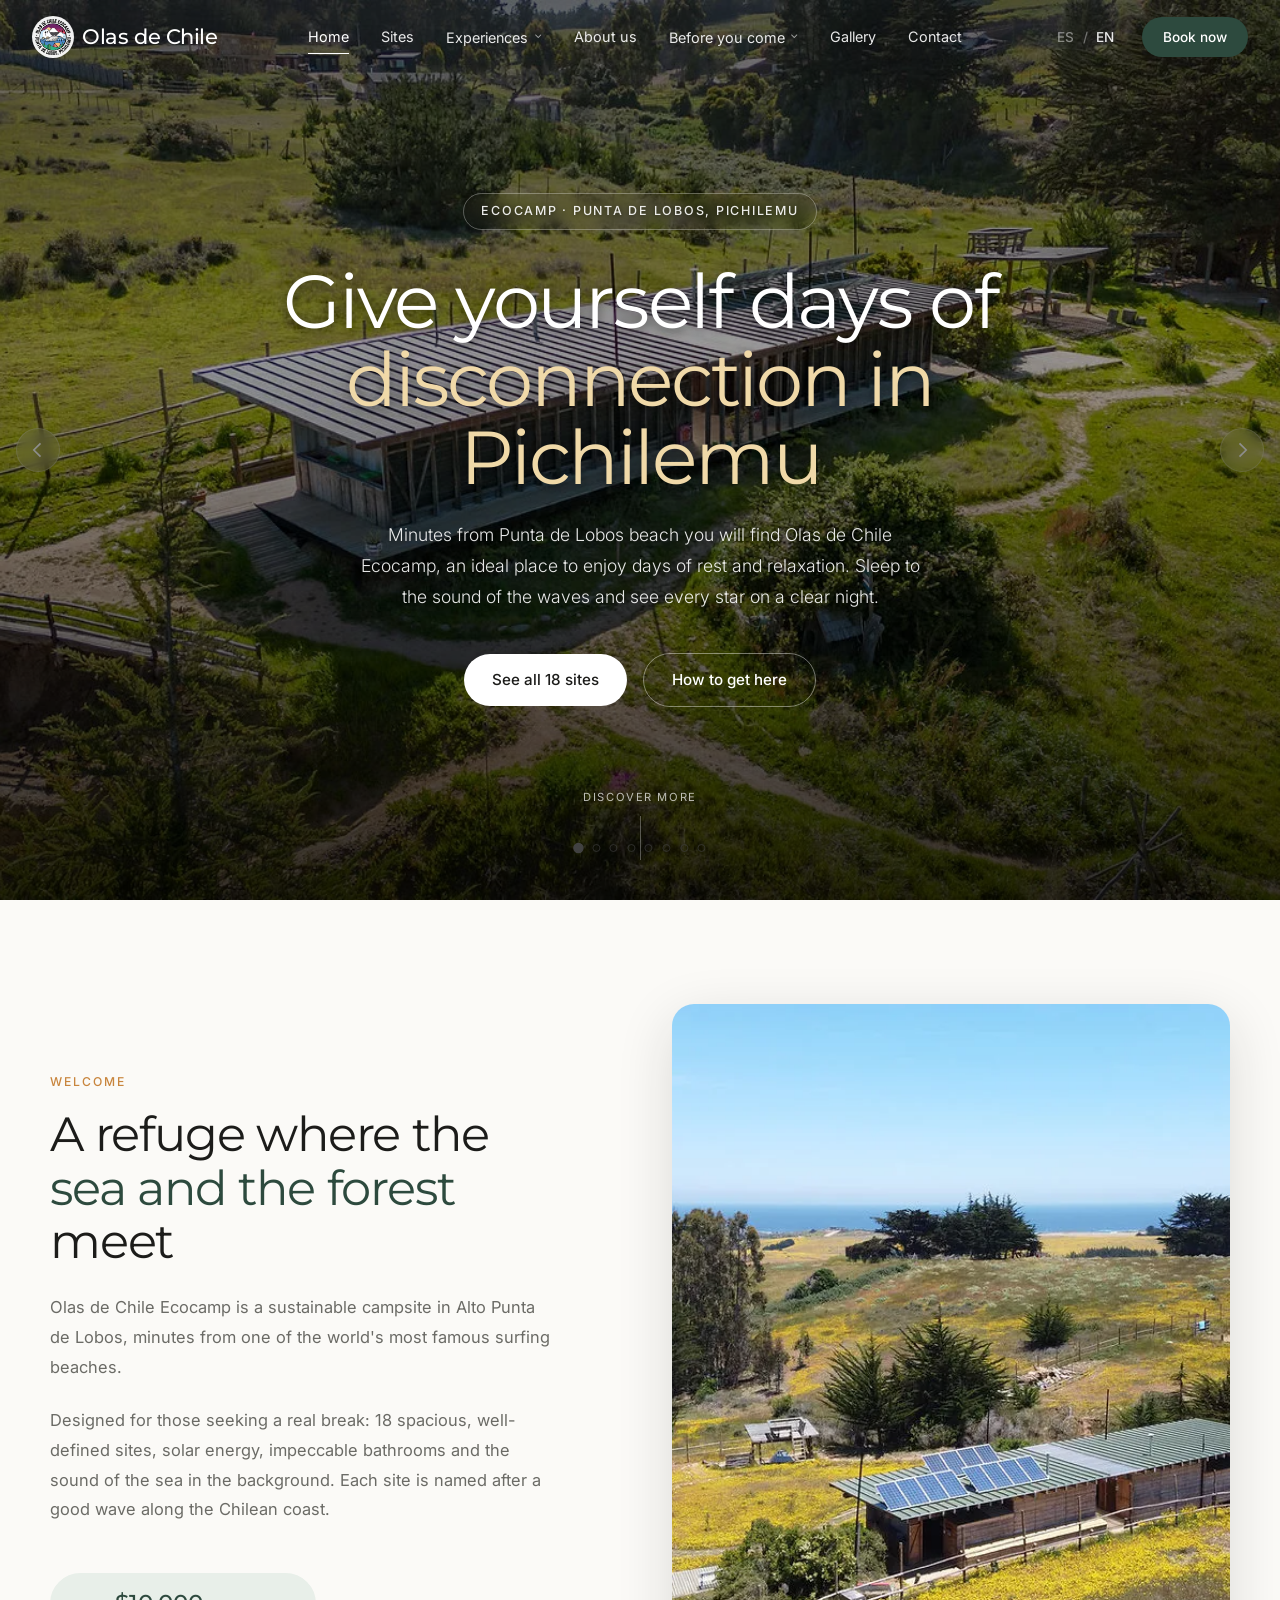
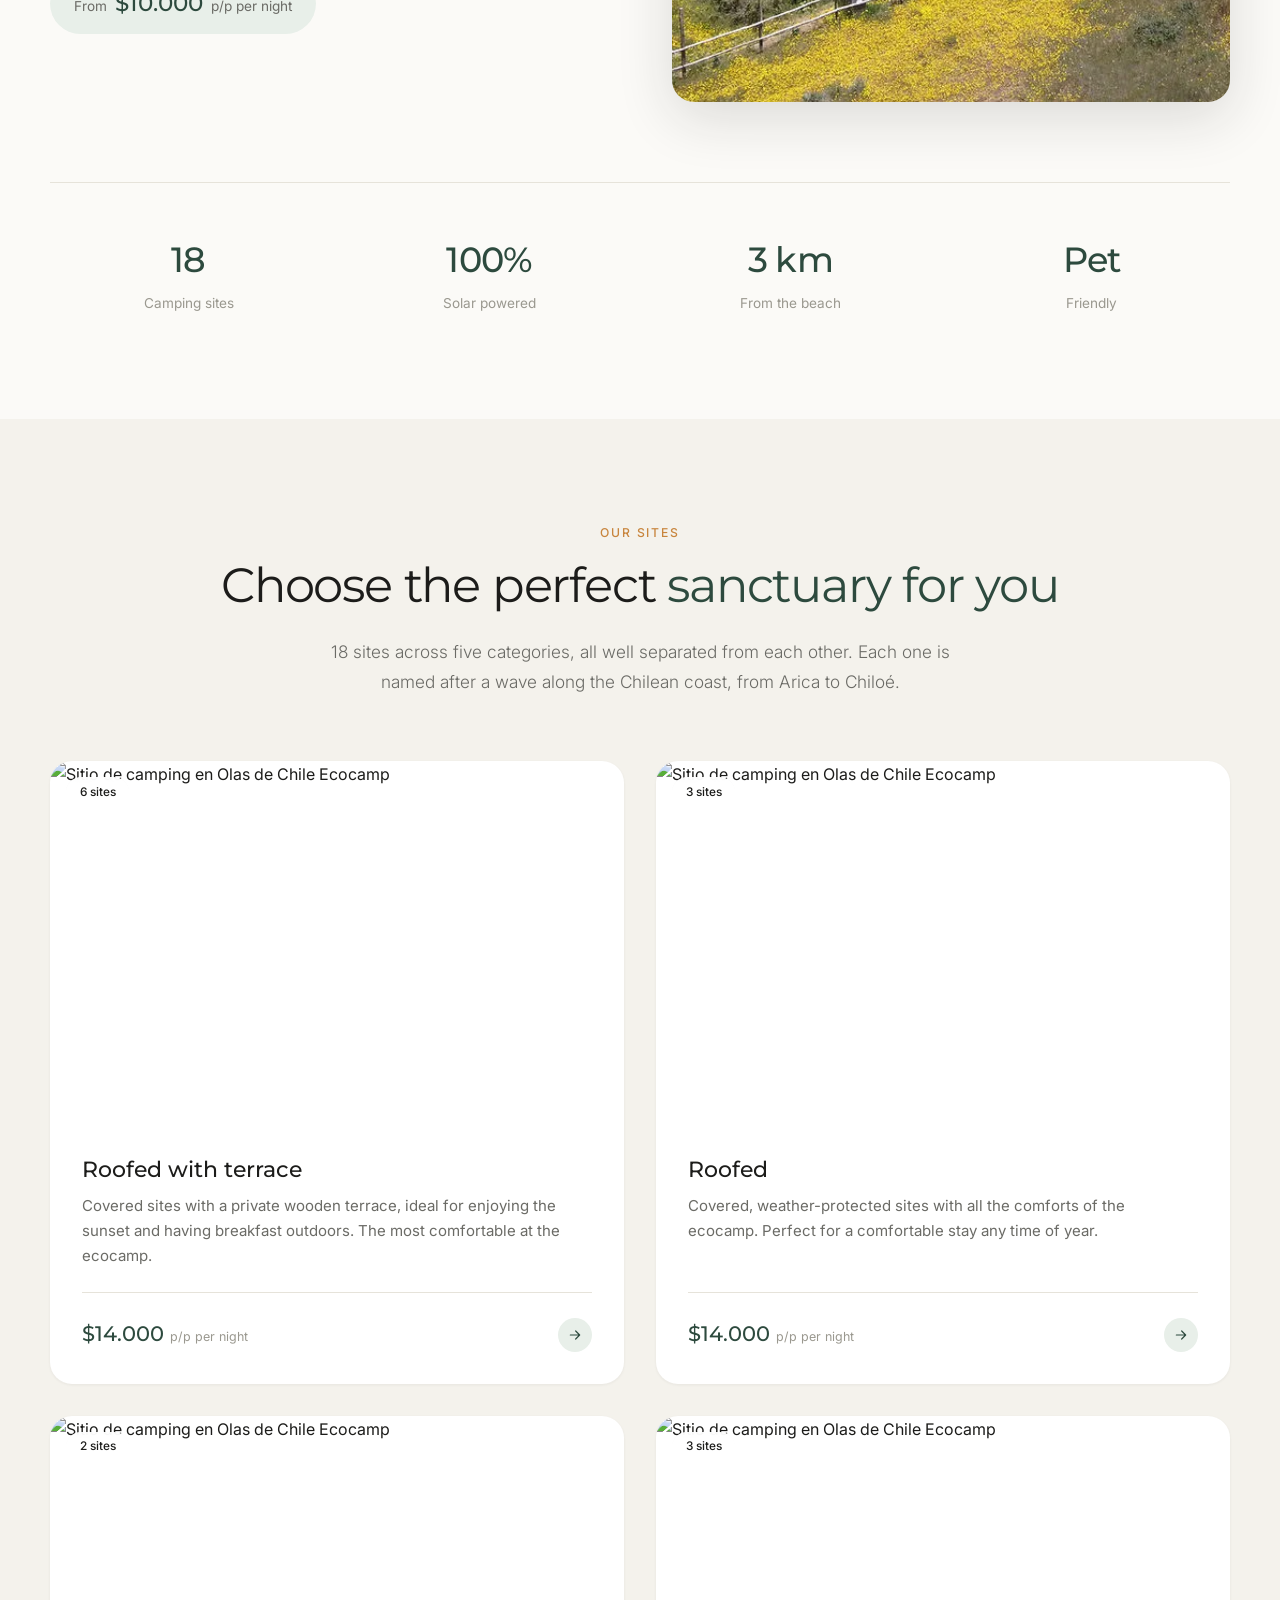
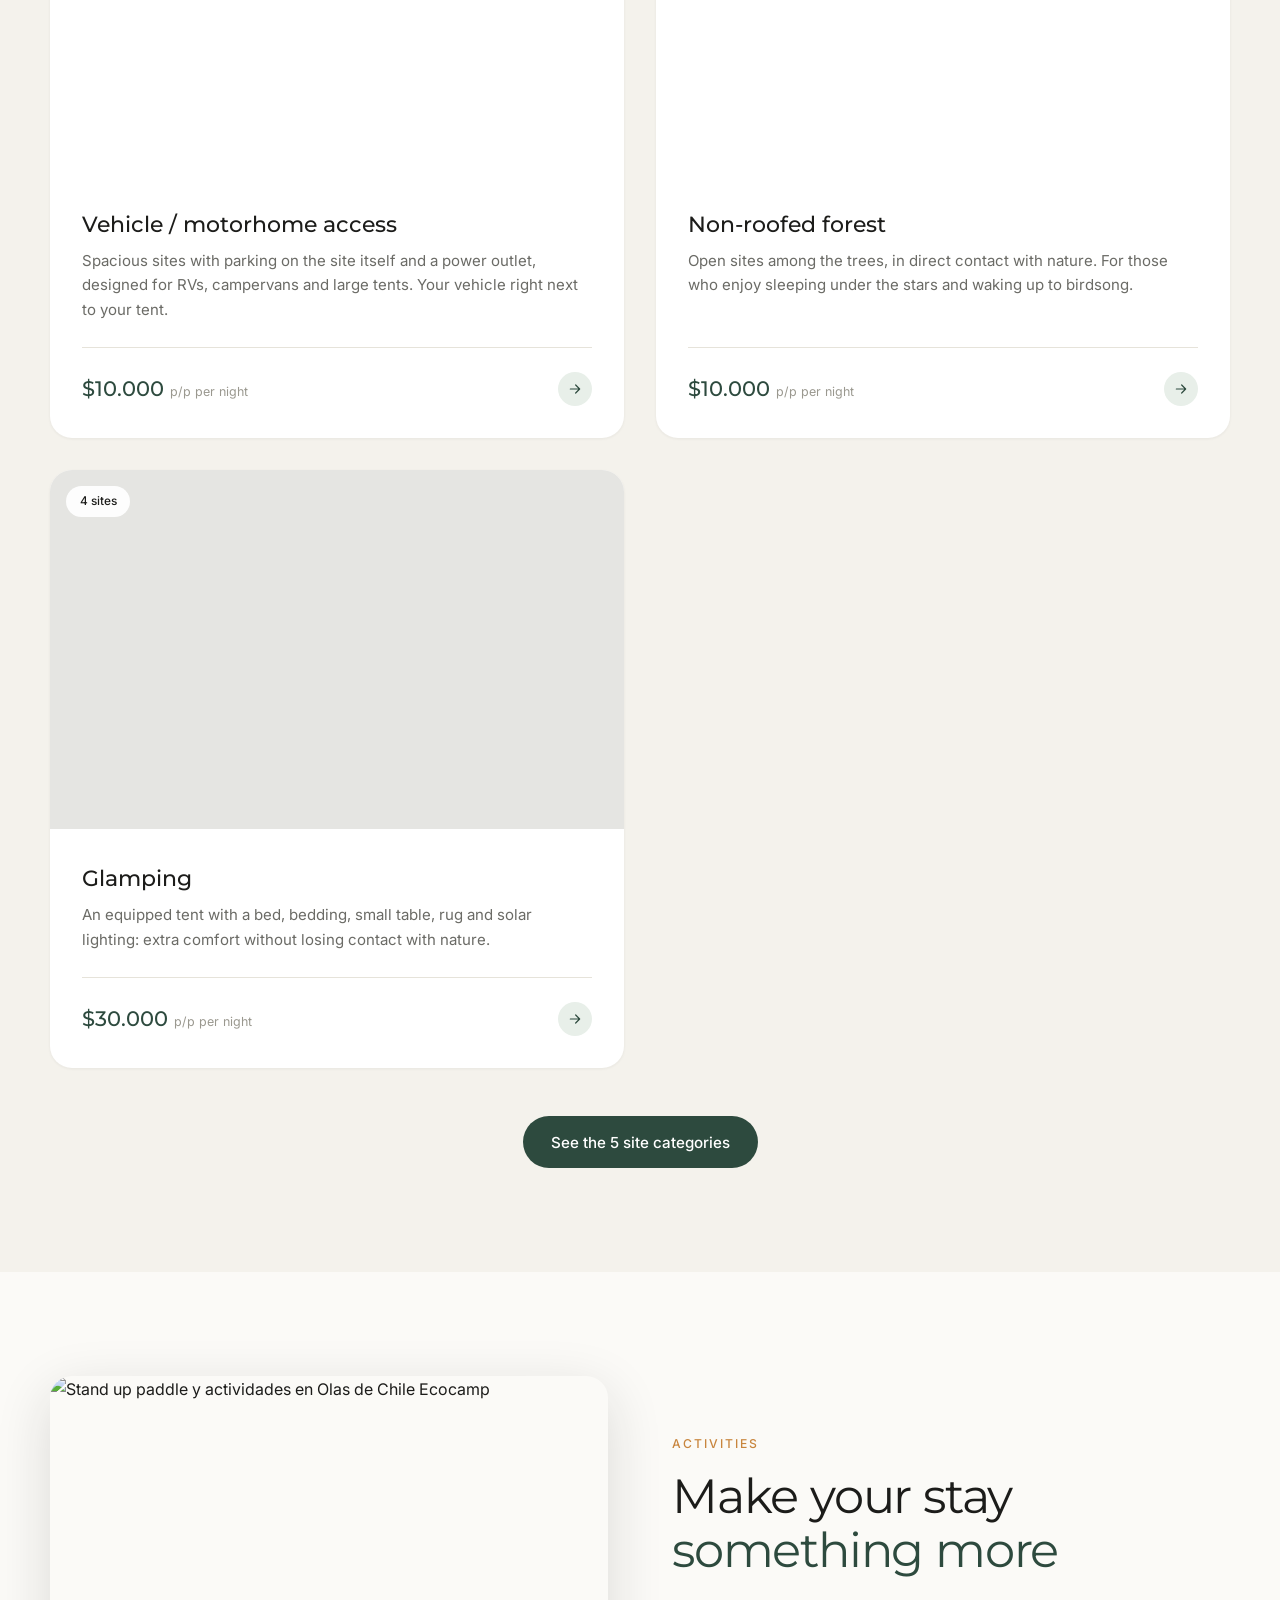
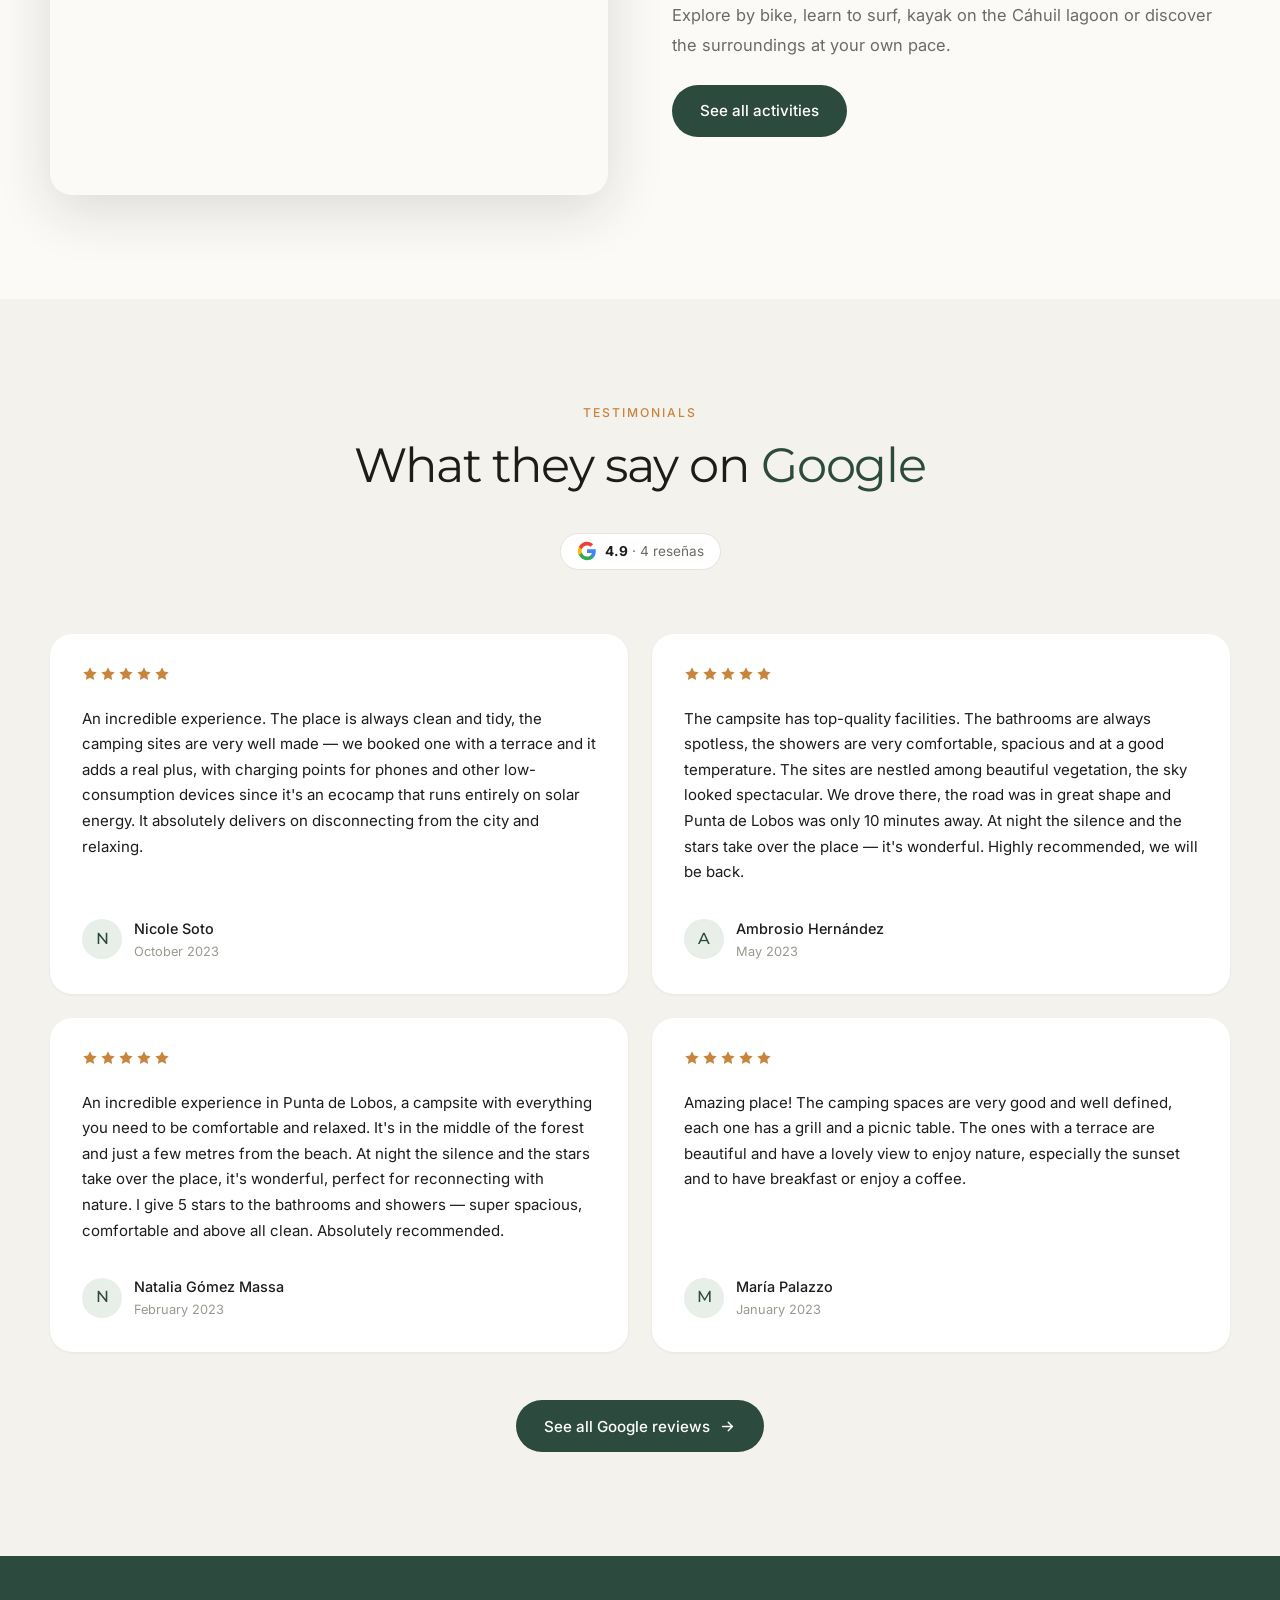
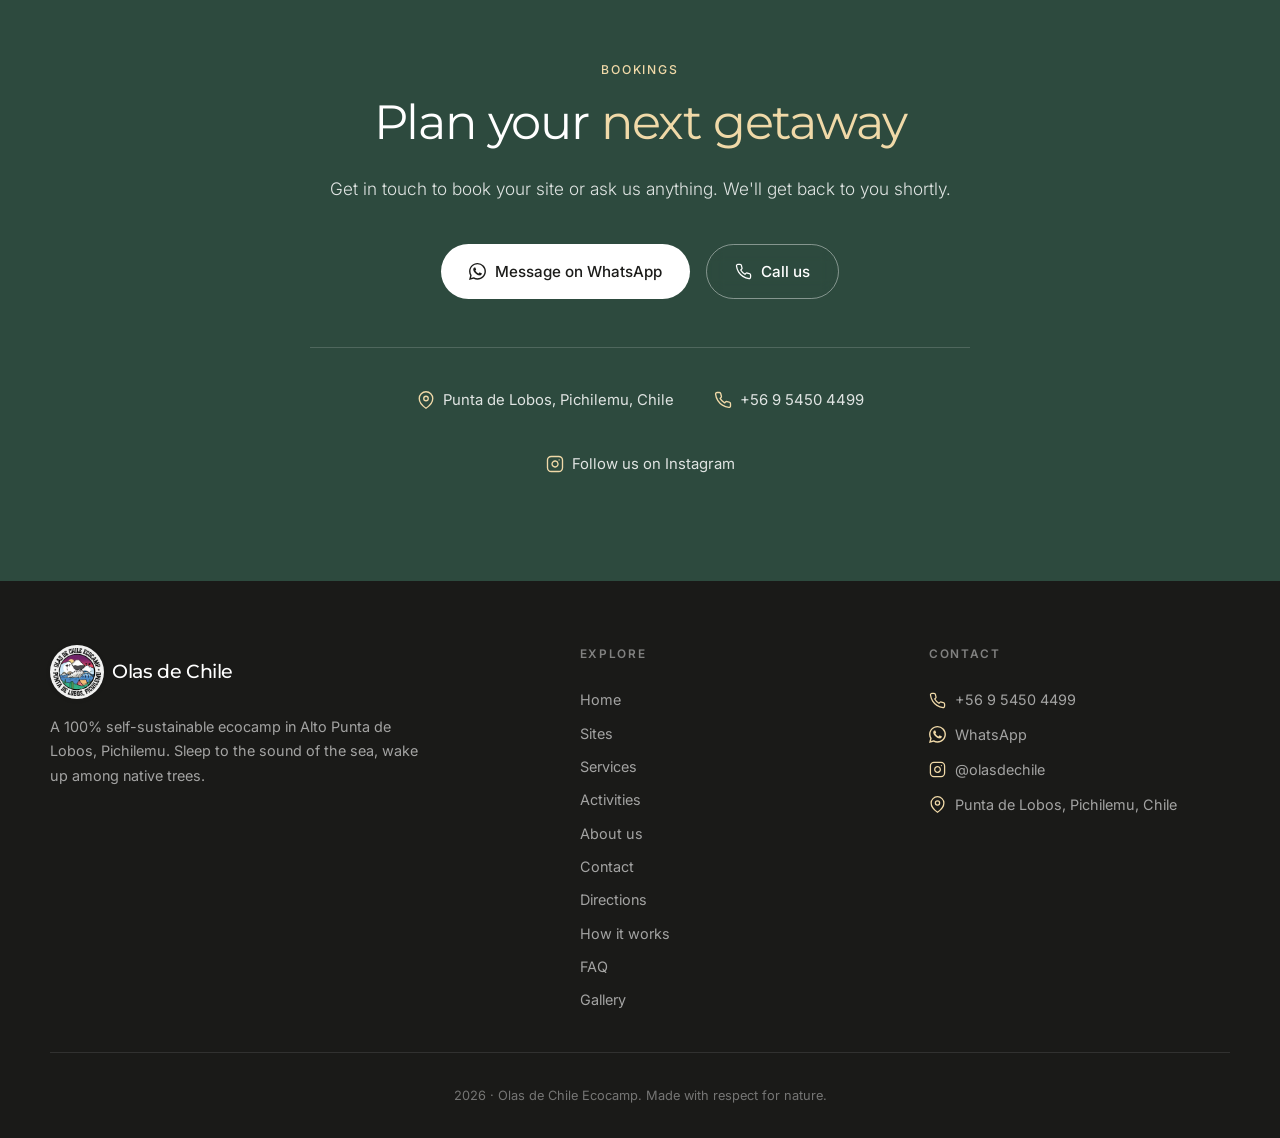
==== commit 839434b8: "Improve site content, navigation and SEO" ====
--- a/index.html
+++ b/index.html
@@ -4,7 +4,7 @@
     <meta charset="UTF-8" />
     <meta name="viewport" content="width=device-width, initial-scale=1.0" />
     <title>Olas de Chile Ecocamp — Camping ecológico en Punta de Lobos, Pichilemu</title>
-    <meta name="description" content="Camping ecológico 100% autosustentable en Alto Punta de Lobos, Pichilemu. 16 sitios techados y en el bosque, energía solar, pet friendly. A minutos de la playa." />
+    <meta name="description" content="Camping ecológico 100% autosustentable en Alto Punta de Lobos, Pichilemu. 18 sitios, glamping, energía solar y baños impecables. A minutos de la playa." />
     <meta name="keywords" content="camping Pichilemu, camping Punta de Lobos, ecocamp, camping ecológico, camping sustentable, camping solar, camping Chile, camping pet friendly" />
     <meta name="theme-color" content="#2d4a3e" />
     <meta name="robots" content="index, follow" />
@@ -16,23 +16,23 @@
     <meta property="og:locale" content="es_CL" />
     <meta property="og:site_name" content="Olas de Chile Ecocamp" />
     <meta property="og:title" content="Olas de Chile Ecocamp — Camping ecológico en Punta de Lobos, Pichilemu" />
-    <meta property="og:description" content="16 sitios de camping 100% autosustentable en Alto Punta de Lobos. Energía solar, bosque nativo, a minutos de la playa. Pet friendly. Desde $10.000 p/p." />
+    <meta property="og:description" content="18 sitios de camping 100% autosustentable en Alto Punta de Lobos. Glamping, energía solar, bosque nativo y baños impecables. Desde $10.000 p/p." />
     <meta property="og:image" content="https://static.wixstatic.com/media/d23542_9499eee315484ff78a5f3e06c20b9eb6~mv2.jpg/v1/fill/w_1200,h_630,al_c,q_85,enc_avif,quality_auto/og.jpg" />
     <meta property="og:url" content="https://www.olasdechile.com/" />
     <meta name="twitter:card" content="summary_large_image" />
     <meta name="twitter:title" content="Olas de Chile Ecocamp — Camping ecológico en Pichilemu" />
-    <meta name="twitter:description" content="16 sitios de camping 100% autosustentable en Alto Punta de Lobos. Energía solar, bosque nativo. Desde $10.000 p/p." />
+    <meta name="twitter:description" content="18 sitios de camping 100% autosustentable en Alto Punta de Lobos. Glamping, energía solar y bosque nativo. Desde $10.000 p/p." />
     <meta name="twitter:image" content="https://static.wixstatic.com/media/d23542_9499eee315484ff78a5f3e06c20b9eb6~mv2.jpg/v1/fill/w_1200,h_630,al_c,q_85,enc_avif,quality_auto/og.jpg" />
     <link rel="preconnect" href="https://fonts.googleapis.com" />
     <link rel="preconnect" href="https://fonts.gstatic.com" crossorigin />
-    <link href="https://fonts.googleapis.com/css2?family=Fraunces:ital,opsz,wght@0,9..144,400;0,9..144,500;0,9..144,600;1,9..144,400&family=Inter:wght@300;400;500;600&display=swap" rel="stylesheet" />
+    <link href="https://fonts.googleapis.com/css2?family=Montserrat:wght@400;500;600;700&family=Inter:wght@300;400;500;600&display=swap" rel="stylesheet" />
     <link rel="stylesheet" href="style.css" />
     <script type="application/ld+json">
     {
       "@context": "https://schema.org",
       "@type": "Campground",
       "name": "Olas de Chile Ecocamp",
-      "description": "Camping ecológico 100% autosustentable en Alto Punta de Lobos, Pichilemu. 16 sitios con energía solar, bosque nativo y pet friendly.",
+      "description": "Camping ecológico 100% autosustentable en Alto Punta de Lobos, Pichilemu. 18 sitios, glamping, energía solar, bosque nativo y pet friendly.",
       "url": "https://www.olasdechile.com/",
       "telephone": "+56954504499",
       "address": {
@@ -88,7 +88,6 @@
         </div>
         <div class="hero-overlay"></div>
         <div class="hero-content">
-          <div class="hero-content-bg"></div>
           <div class="hero-content-inner">
             <p class="hero-eyebrow" data-i18n="hero_eyebrow"></p>
             <h1 class="hero-title">
@@ -98,7 +97,7 @@
             <p class="hero-subtitle" data-i18n="hero_subtitle"></p>
             <div class="hero-actions">
               <a href="sitios.html" class="btn btn-light" data-i18n="hero_cta_primary"></a>
-              <a href="indicaciones.html" class="btn btn-ghost" data-i18n="hero_cta_secondary"></a>
+              <a href="contacto.html" class="btn btn-ghost" data-i18n="hero_cta_secondary"></a>
             </div>
           </div>
         </div>
@@ -127,7 +126,7 @@
             </p>
           </div>
           <figure class="intro-image reveal d2">
-            <img src="https://static.wixstatic.com/media/d23542_e9f635844db84be79685ba75f5399fa1~mv2.jpg/v1/fill/w_1000,h_1250,al_c,q_85,enc_avif,quality_auto/intro.jpg" alt="Olas de Chile Ecocamp" loading="lazy" />
+            <img src="assets/hero/d23542_31ed67444e5f4d5cab55cbf48c7d71ae~mv2.webp" alt="Olas de Chile Ecocamp" loading="lazy" />
           </figure>
         </div>
         <div class="wrap stats reveal">
@@ -163,19 +162,8 @@
             <p class="eyebrow" data-i18n="svc_teaser_eyebrow"></p>
             <h2 class="title"><span data-i18n="svc_teaser_title_1"></span> <em data-i18n="svc_teaser_title_2"></em></h2>
             <p class="body" data-i18n="svc_teaser_lead"></p>
-            <p><a class="btn btn-dark" href="servicios.html" data-i18n="svc_teaser_cta"></a></p>
+            <p><a class="btn btn-dark" href="actividades.html" data-i18n="svc_teaser_cta"></a></p>
           </div>
-        </div>
-      </section>
-
-      <!-- GALERIE -->
-      <section class="section gallery" id="gallery">
-        <div class="wrap">
-          <header class="section-head center reveal">
-            <p class="eyebrow" data-i18n="gallery_eyebrow"></p>
-            <h2 class="title"><span data-i18n="gallery_title_1"></span> <em data-i18n="gallery_title_2"></em></h2>
-          </header>
-          <div class="gallery-grid reveal d2" id="galleryGrid"></div>
         </div>
       </section>
 
@@ -207,7 +195,9 @@
 
     <div class="lightbox" id="lightbox" hidden>
       <button class="lightbox-close" id="lightboxClose" aria-label="Close">&times;</button>
+      <button class="lightbox-prev" id="lightboxPrev" aria-label="Previous photo">&#8592;</button>
       <img id="lightboxImg" src="" alt="" />
+      <button class="lightbox-next" id="lightboxNext" aria-label="Next photo">&#8594;</button>
     </div>
 
     <script src="translations.js"></script>
--- a/style.css
+++ b/style.css
@@ -19,7 +19,7 @@
   --accent: #c8853d;
   --accent-soft: #f6ecdc;
 
-  --font-display: "Fraunces", Georgia, "Times New Roman", serif;
+  --font-display: "Montserrat", Arial, sans-serif;
   --font-body: "Inter", system-ui, -apple-system, sans-serif;
 
   --s1: 0.5rem;  --s2: 1rem;   --s3: 1.5rem; --s4: 2rem;
@@ -101,6 +101,15 @@
 .logo-mark img { width: 100%; height: 100%; object-fit: contain; }
 
 .nav-links { display: flex; align-items: center; gap: var(--s4); }
+.nav-dropdown { position: relative; }
+.nav-dropdown::after { content: ""; position: absolute; left: -0.5rem; right: -0.5rem; top: 100%; height: 0.75rem; }
+.nav-dropdown-toggle { border: 0; background: none; cursor: pointer; padding: 0; }
+.nav-dropdown-toggle::before { content: "⌄"; margin-left: 0.35rem; float: right; font-size: 0.75em; opacity: 0.7; }
+.nav-dropdown-menu { position: absolute; top: calc(100% + 0.65rem); left: 50%; transform: translateX(-50%) translateY(-6px); display: flex; flex-direction: column; min-width: 190px; padding: 0.5rem; background: var(--bg); border: 1px solid var(--border); border-radius: var(--r-md); box-shadow: var(--sh-lg); opacity: 0; visibility: hidden; pointer-events: none; transition: opacity var(--dur) var(--ease), transform var(--dur) var(--ease), visibility var(--dur) var(--ease); }
+.nav-dropdown:hover .nav-dropdown-menu, .nav-dropdown:focus-within .nav-dropdown-menu, .nav-dropdown.open .nav-dropdown-menu { opacity: 1; visibility: visible; pointer-events: auto; transform: translateX(-50%) translateY(0); }
+.nav-dropdown-link { padding: 0.65rem 0.8rem; color: var(--muted); border-radius: var(--r-sm); white-space: nowrap; }
+.nav-dropdown-link:hover, .nav-dropdown-link.active { color: var(--text); background: var(--alt); }
+.nav-dropdown.active .nav-dropdown-toggle { font-weight: 500; }
 .nav-link {
   position: relative; font-size: 0.9rem; color: rgba(255, 255, 255, 0.9);
   transition: color var(--dur) var(--ease);
@@ -146,12 +155,18 @@
 .mobile-menu {
   position: fixed; top: var(--nav-h); left: 0; right: 0; z-index: 99;
   display: flex; flex-direction: column; gap: var(--s2);
+  max-height: calc(100vh - var(--nav-h));
+  max-height: calc(100dvh - var(--nav-h));
+  overflow-y: auto; -webkit-overflow-scrolling: touch;
   padding: var(--s4); background: var(--bg); box-shadow: var(--sh-lg);
   transform: translateY(-110%); opacity: 0; pointer-events: none;
   transition: transform var(--dur) var(--ease), opacity var(--dur) var(--ease);
 }
 .mobile-menu.open { transform: translateY(0); opacity: 1; pointer-events: auto; }
 .mobile-menu a { font-size: 1.05rem; padding: 0.6rem 0; border-bottom: 1px solid var(--border); }
+.mobile-menu-group { display: flex; flex-direction: column; }
+.mobile-menu-group strong { padding: 0.6rem 0 0.2rem; color: var(--primary); font-size: 0.78rem; letter-spacing: 0.08em; text-transform: uppercase; }
+.mobile-menu-group a { padding-left: 0.75rem; }
 .mobile-menu a[aria-current] { font-weight: 500; color: var(--primary); }
 .mobile-menu .nav-cta {
   display: flex; align-items: center; justify-content: center; gap: 0.5rem;
@@ -216,13 +231,10 @@
 .hero-dot.active { background: #fff; border-color: #fff; transform: scale(1.3); }
 .hero-overlay {
   position: absolute; inset: 0; z-index: 1;
-  background: linear-gradient(180deg, rgba(0,0,0,.70) 0%, rgba(0,0,0,.45) 40%, rgba(0,0,0,.88) 100%);
+  pointer-events: none;
+  background: linear-gradient(180deg, rgba(0,0,0,.60) 0%, rgba(0,0,0,.38) 40%, rgba(0,0,0,.78) 100%);
 }
 .hero-content { position: relative; z-index: 2; max-width: 780px; padding: var(--s5) var(--s4); }
-.hero-content-bg {
-  position: absolute; inset: 0; z-index: -1;
-  background: radial-gradient(ellipse at center, rgba(0,0,0,.45) 0%, rgba(0,0,0,.30) 60%, transparent 100%);
-}
 .hero-content-inner { position: relative; color: #fff; }
 
 .hero-eyebrow {
@@ -240,7 +252,7 @@
   margin-bottom: var(--s3); text-shadow: 0 2px 12px rgba(0,0,0,.5);
   opacity: 0; animation: fadeUp 1s var(--ease) 0.3s forwards;
 }
-.hero-title em { font-style: italic; display: block; color: var(--sand); }
+.hero-title em { font-style: normal; display: block; color: var(--sand); }
 .hero-subtitle {
   max-width: 580px; margin: 0 auto var(--s5);
   font-size: 1.1rem; font-weight: 300; line-height: 1.75; color: rgba(255, 255, 255, 0.9);
@@ -323,7 +335,7 @@
   font-size: clamp(2rem, 4vw, 3rem); line-height: 1.12; letter-spacing: -0.025em;
   margin-bottom: var(--s3);
 }
-.title em { font-style: italic; color: var(--primary); }
+.title em { font-style: normal; color: var(--primary); }
 .lead { max-width: 640px; font-size: 1.08rem; font-weight: 300; line-height: 1.75; color: var(--muted); }
 .body { font-size: 1.03rem; line-height: 1.8; color: var(--muted); margin-bottom: var(--s3); }
 
@@ -374,6 +386,7 @@
 .cat-card:hover { box-shadow: var(--sh-lg); transform: translateY(-5px); }
 .cat-media { position: relative; aspect-ratio: 16/10; overflow: hidden; }
 .cat-media img { width: 100%; height: 100%; object-fit: cover; transition: transform 1s var(--ease); }
+.media-placeholder { width: 100%; height: 100%; min-height: 220px; background: #e5e5e2; }
 .cat-card:hover .cat-media img { transform: scale(1.06); }
 .cat-count {
   position: absolute; top: 1rem; left: 1rem;
@@ -440,6 +453,13 @@
 .am-no svg { color: #c4a29a; }
 
 .site-grid { display: grid; grid-template-columns: repeat(3, 1fr); gap: var(--s3); }
+.important-notice { display: flex; align-items: center; justify-content: center; gap: .65rem; max-width: 760px; margin: 0 auto; padding: 1rem 1.25rem; border: 1px solid var(--sand); border-radius: var(--r-md); background: rgba(221, 198, 157, .22); color: var(--primary); text-align: center; }
+.important-notice strong { font-weight: 600; }
+.service-comfort { max-width: 760px; margin: var(--s3) auto 0; text-align: center; }
+.how-overview { padding-top: var(--s5); padding-bottom: var(--s6); }
+.mv-grid.how-grid { grid-template-columns: repeat(2, minmax(0, 340px)); justify-content: center; margin-top: var(--s4); }
+.mv-grid.team-grid { grid-template-columns: repeat(2, minmax(0, 420px)); justify-content: center; }
+.chip-count { margin-left: .35rem; opacity: .7; font-variant-numeric: tabular-nums; }
 .site-card {
   display: flex; flex-direction: column;
   padding: var(--s3); background: var(--surface);
@@ -511,6 +531,7 @@
 .story-grid { display: grid; grid-template-columns: 1.15fr 0.85fr; gap: var(--s7); align-items: center; }
 .story-img { border-radius: var(--r-lg); overflow: hidden; aspect-ratio: 4/5; box-shadow: var(--sh-lg); }
 .story-img img { width: 100%; height: 100%; object-fit: cover; }
+.story-placeholder { background: #e7e7e5; }
 
 .mv-grid { display: grid; grid-template-columns: repeat(3, 1fr); gap: var(--s3); }
 .mv-card {
@@ -519,6 +540,16 @@
 }
 .mv-card h3 { font-family: var(--font-display); font-size: 1.4rem; font-weight: 500; margin-bottom: var(--s2); }
 .mv-card p { font-size: 0.96rem; line-height: 1.75; color: var(--muted); }
+.partner-promo { display: grid; grid-template-columns: minmax(0, 1fr) minmax(0, 1fr); align-items: center; gap: var(--s7); padding: var(--s4); background: var(--surface); border: 1px solid var(--border); border-radius: var(--r-lg); overflow: hidden; }
+.partner-image { min-height: 320px; border-radius: var(--r-md); overflow: hidden; background: #e7e7e5; }
+.partner-image img { width: 100%; height: 100%; min-height: 320px; object-fit: cover; }
+.partner-copy { padding: var(--s3) var(--s4) var(--s3) 0; }
+.partner-copy .title { margin-bottom: var(--s3); }
+.partner-copy .lead { margin-bottom: var(--s4); }
+.team-card { overflow: hidden; padding: 0 0 var(--s5); }
+.team-card h3, .team-card p { margin-left: var(--s4); margin-right: var(--s4); }
+.team-card h3 { margin-top: var(--s4); }
+.team-photo { display: block; width: 100%; aspect-ratio: 4 / 5; object-fit: cover; object-position: center 38%; }
 
 .eco-section { background: var(--primary); color: #fff; }
 .eco-section .eyebrow { color: var(--sand); }
@@ -842,6 +873,9 @@
 .lightbox-close {
   position: absolute; top: 1rem; right: 1.4rem; font-size: 2.4rem; line-height: 1; color: #fff; opacity: 0.75;
 }
+.lightbox-prev, .lightbox-next { position: fixed; top: 50%; transform: translateY(-50%); border: 0; background: rgba(255,255,255,.14); color: #fff; font-size: 2rem; width: 3rem; height: 3rem; border-radius: 50%; cursor: pointer; }
+.lightbox-prev { left: 2rem; }
+.lightbox-next { right: 2rem; }
 .lightbox-close:hover { opacity: 1; }
 @keyframes fadeIn { from { opacity: 0; } to { opacity: 1; } }
 
@@ -876,11 +910,12 @@
 
 @media (max-width: 980px) {
   .intro-grid, .svc-teaser-grid, .directions-grid, .story-grid,
-  .cat-block-head { grid-template-columns: 1fr; gap: var(--s5); }
+  .cat-block-head, .partner-promo { grid-template-columns: 1fr; gap: var(--s5); }
   .wave-map-layout { grid-template-columns: 1fr; }
   .wave-map-fig { max-width: 260px; margin: 0 auto; }
   .dir-photos { grid-template-columns: 1fr; }
   .intro-image, .story-img { aspect-ratio: 16/10; order: -1; }
+  .partner-copy { padding: 0 var(--s2) var(--s2); }
   .intro-text { max-width: none; }
   .cat-grid, .testimonials-grid { grid-template-columns: 1fr; }
   .gallery-grid { grid-template-columns: repeat(2, 1fr); grid-auto-rows: 190px; }
